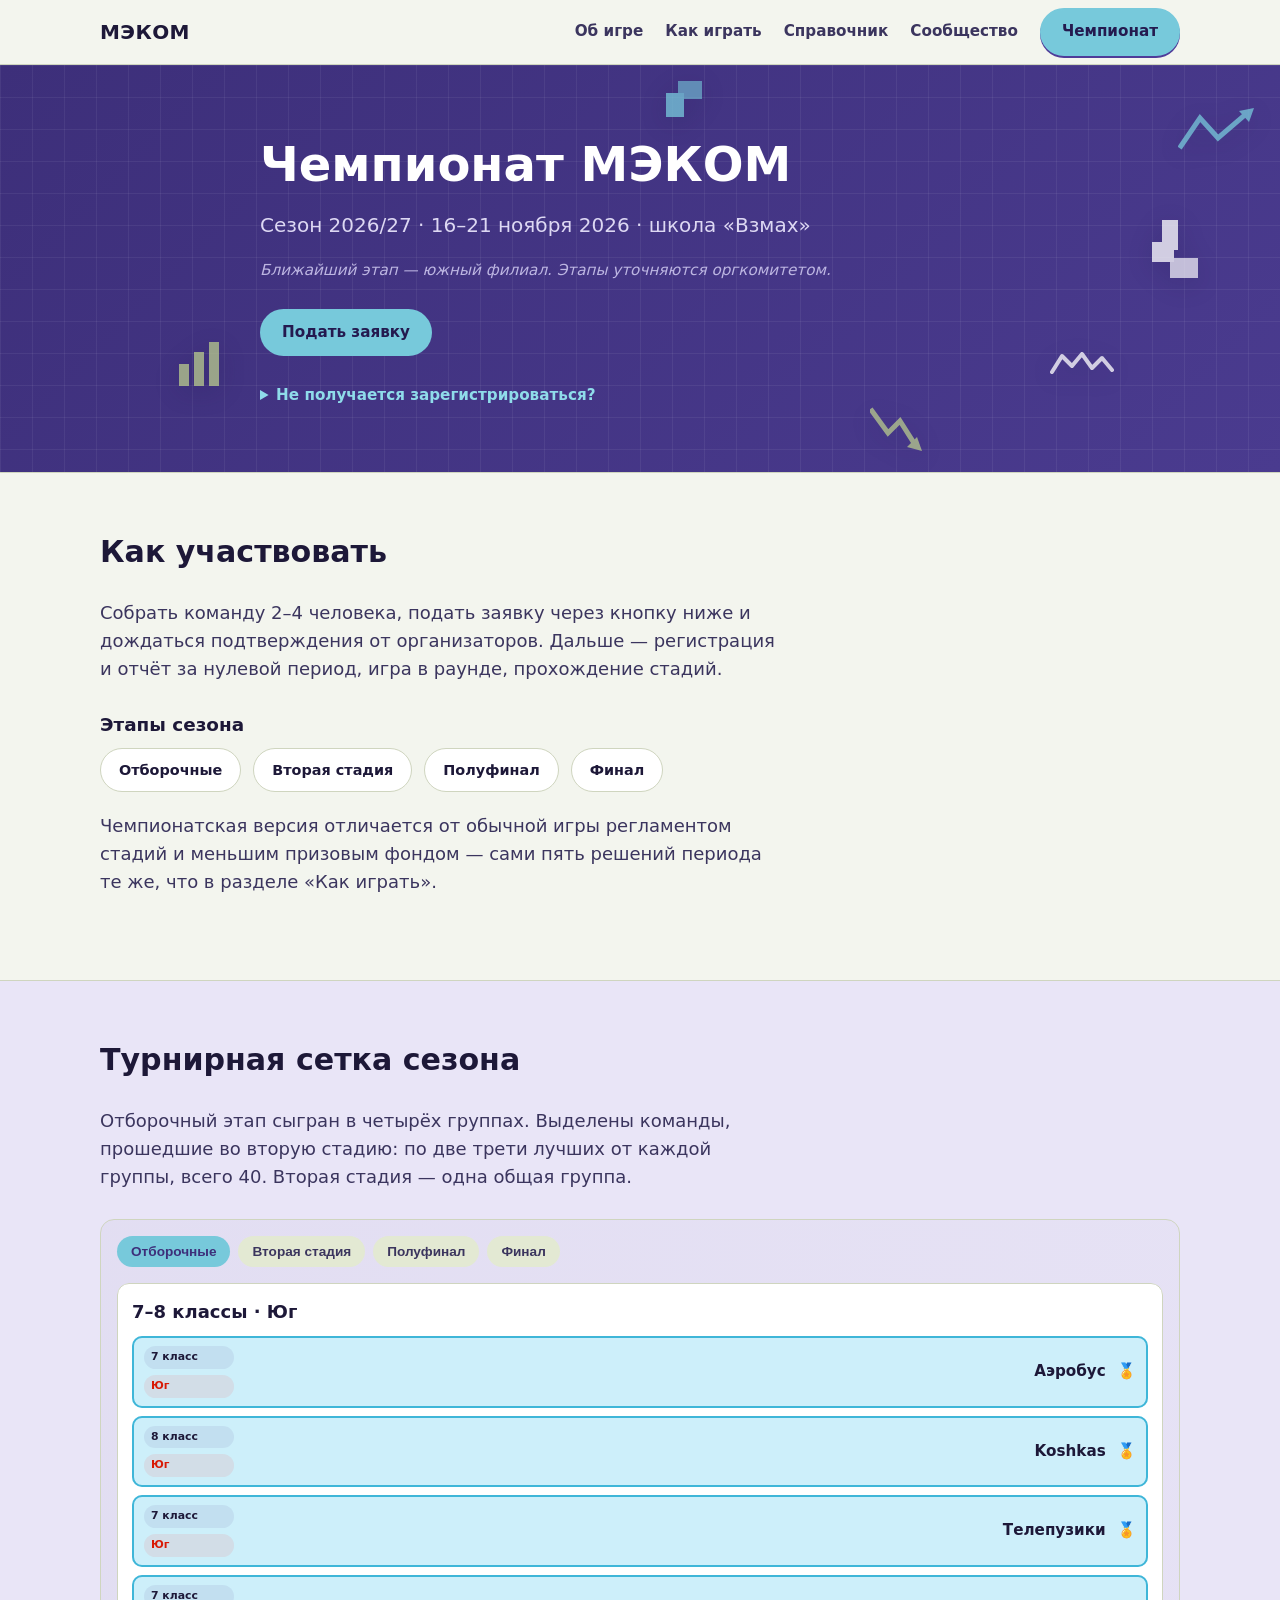
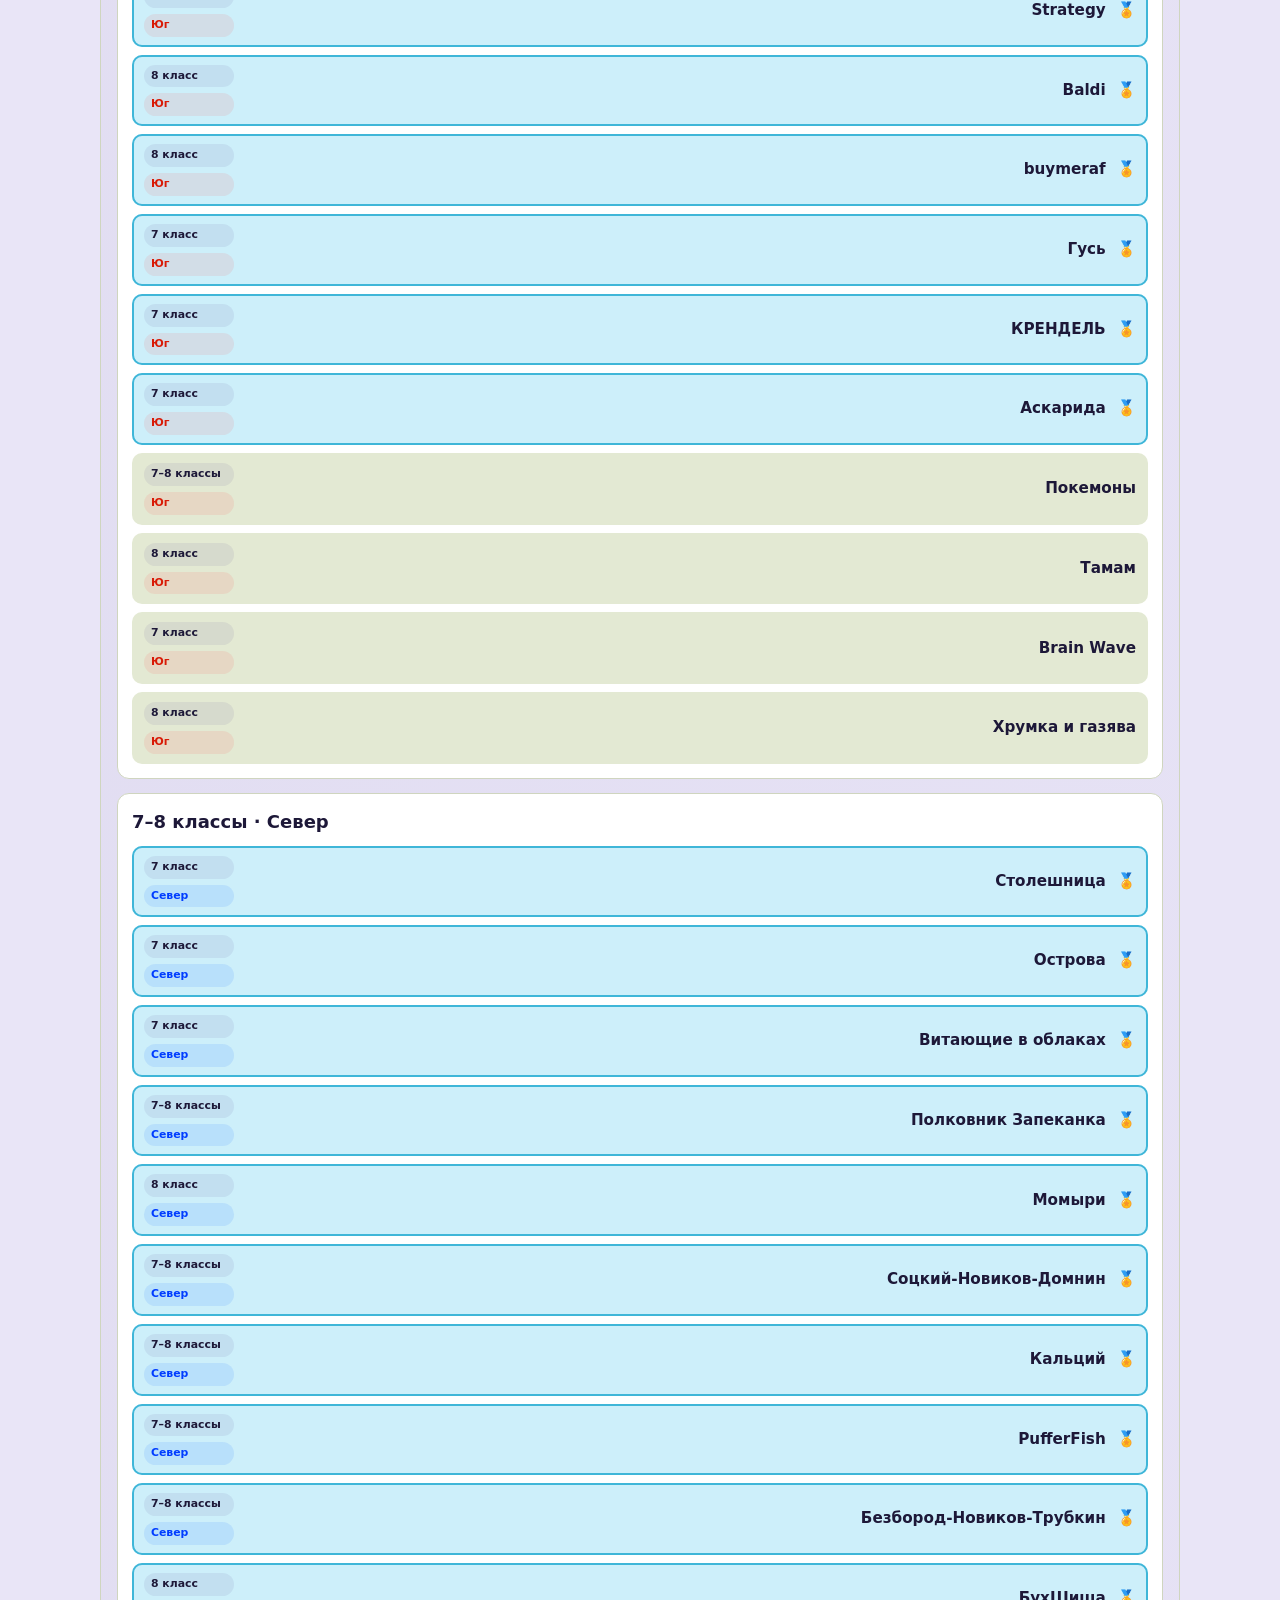
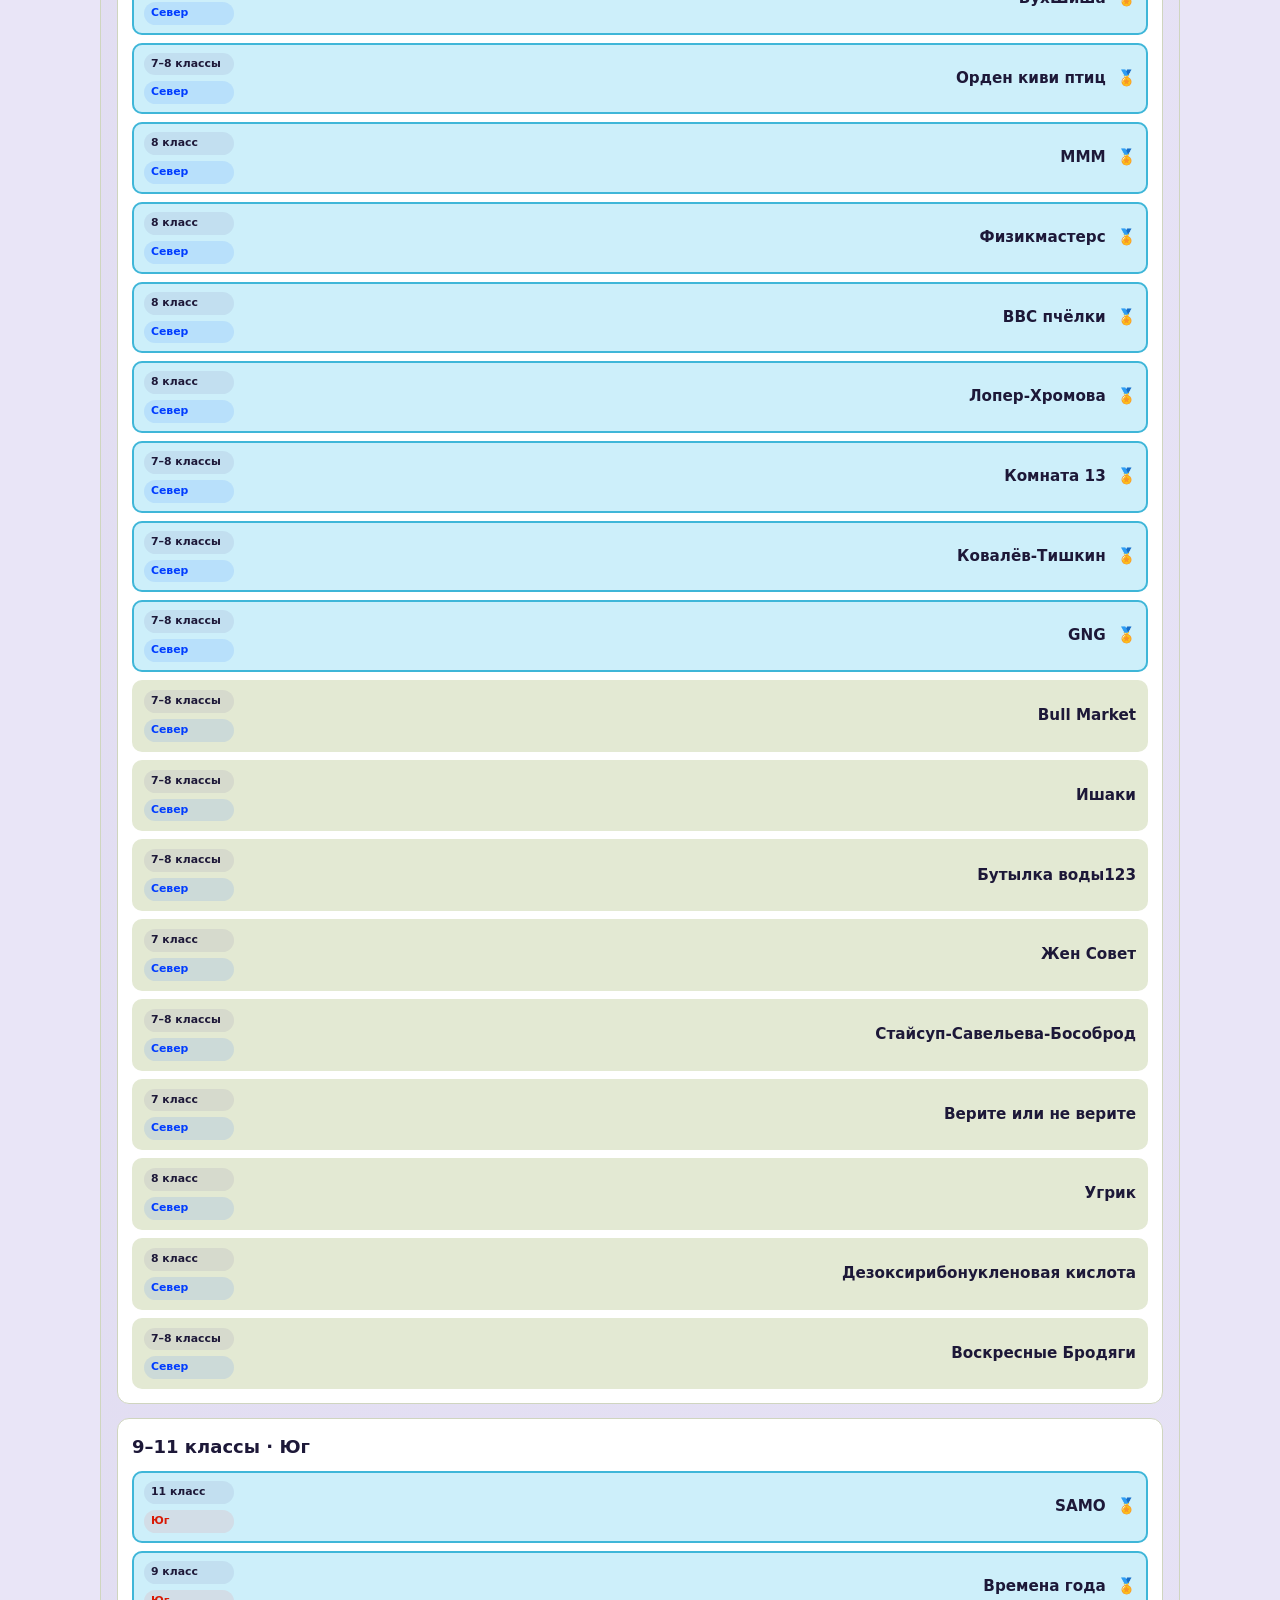
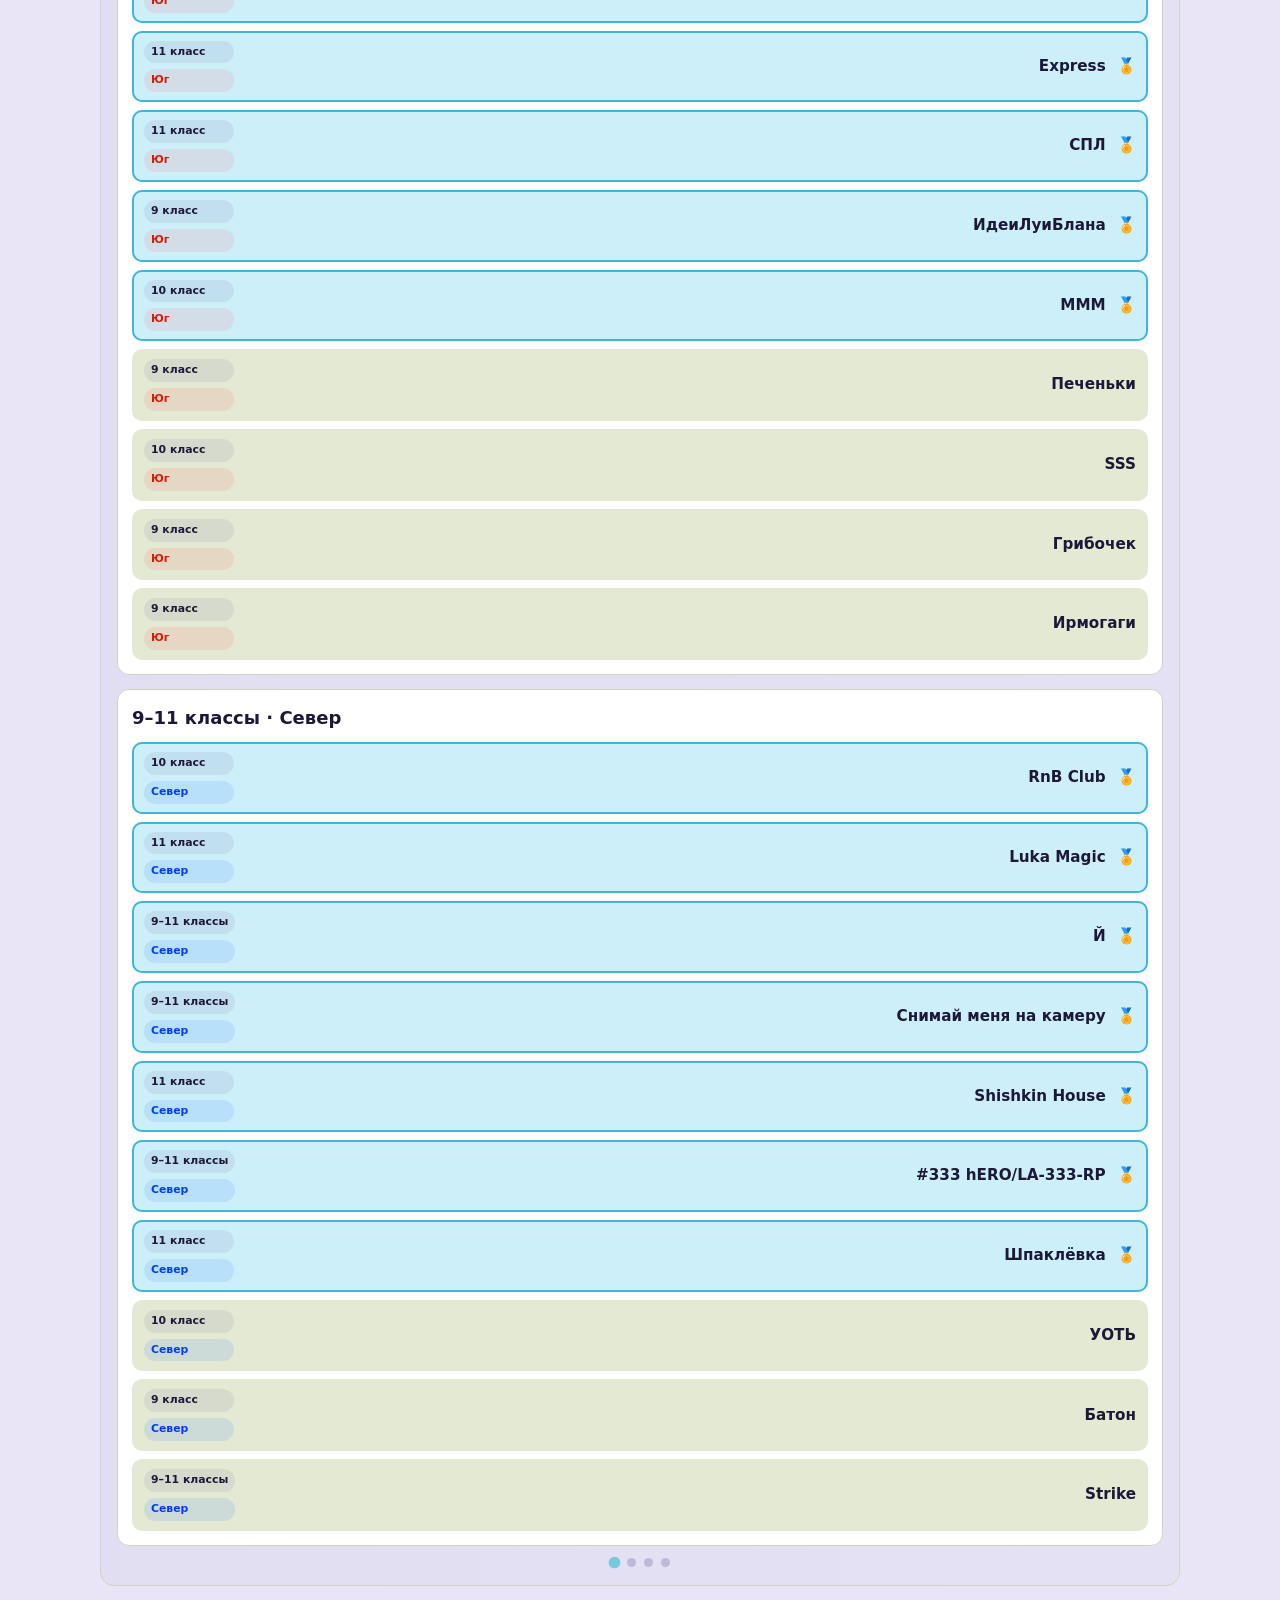
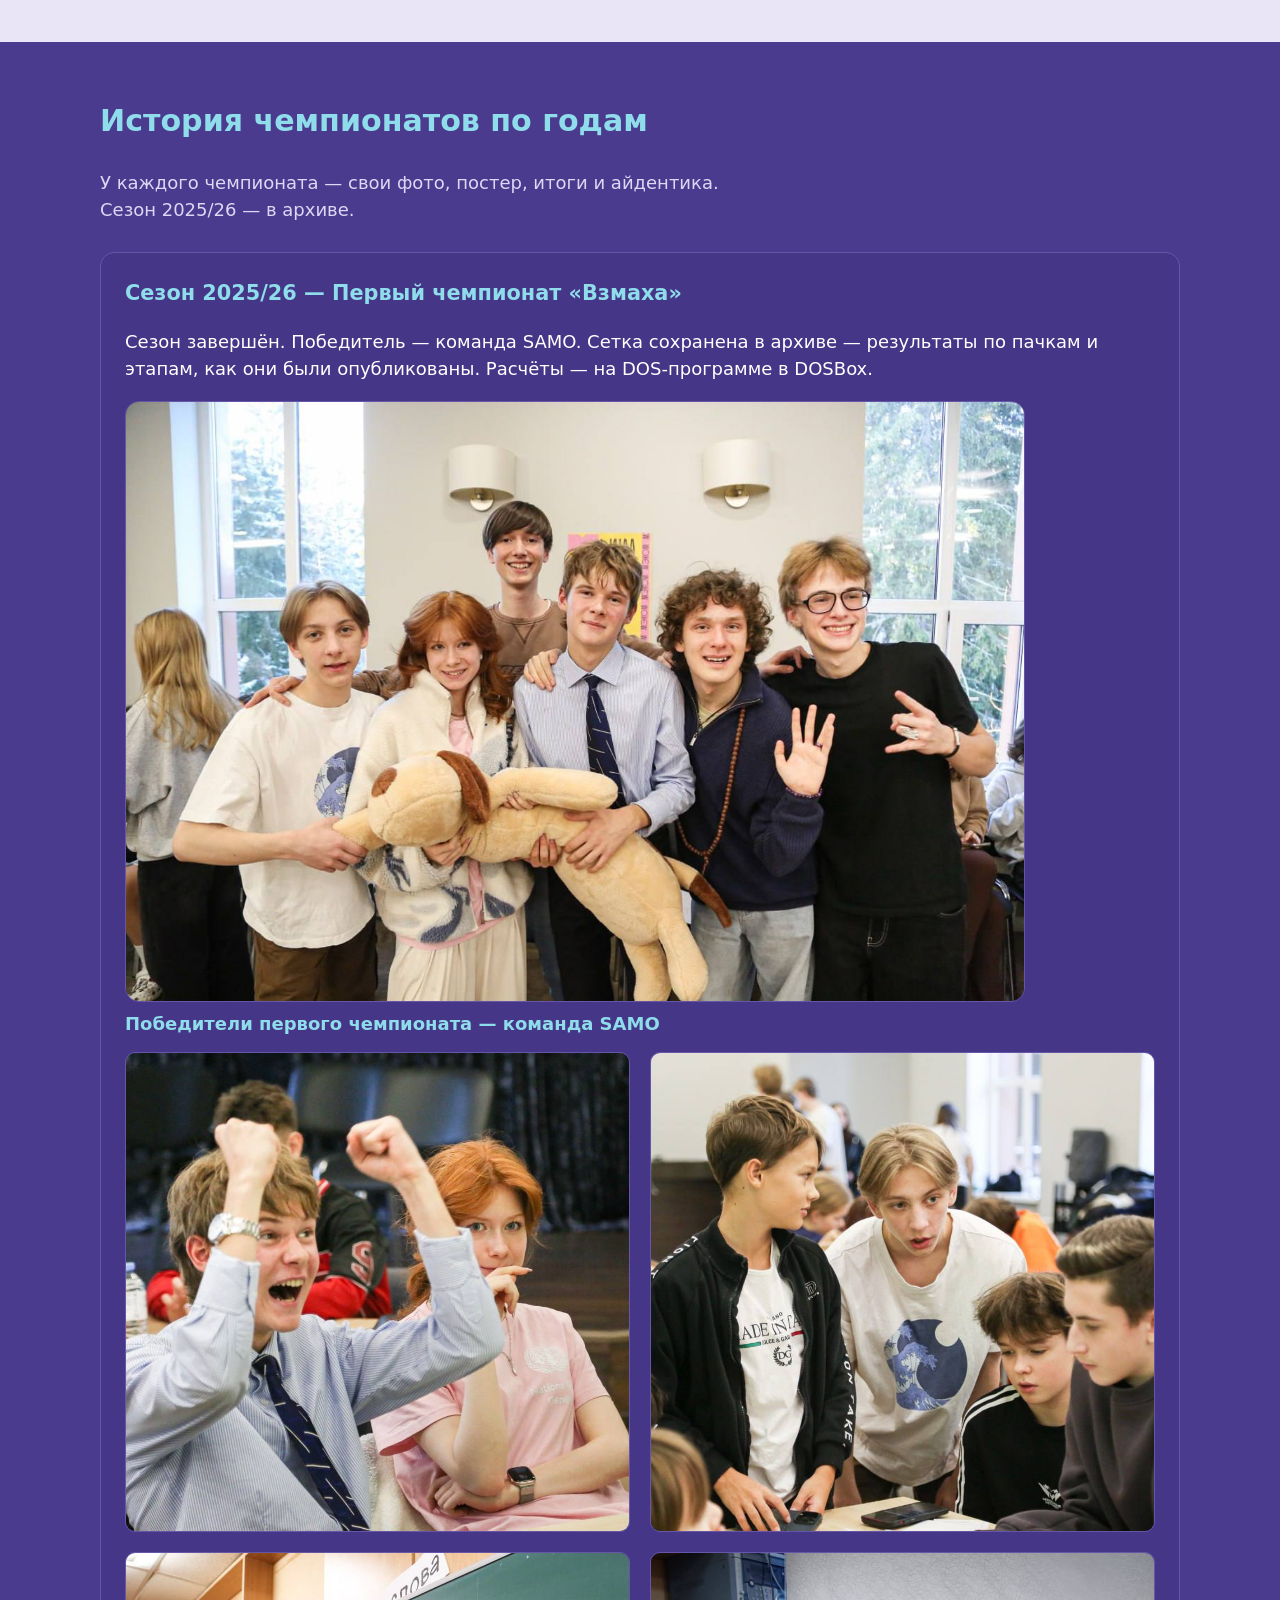
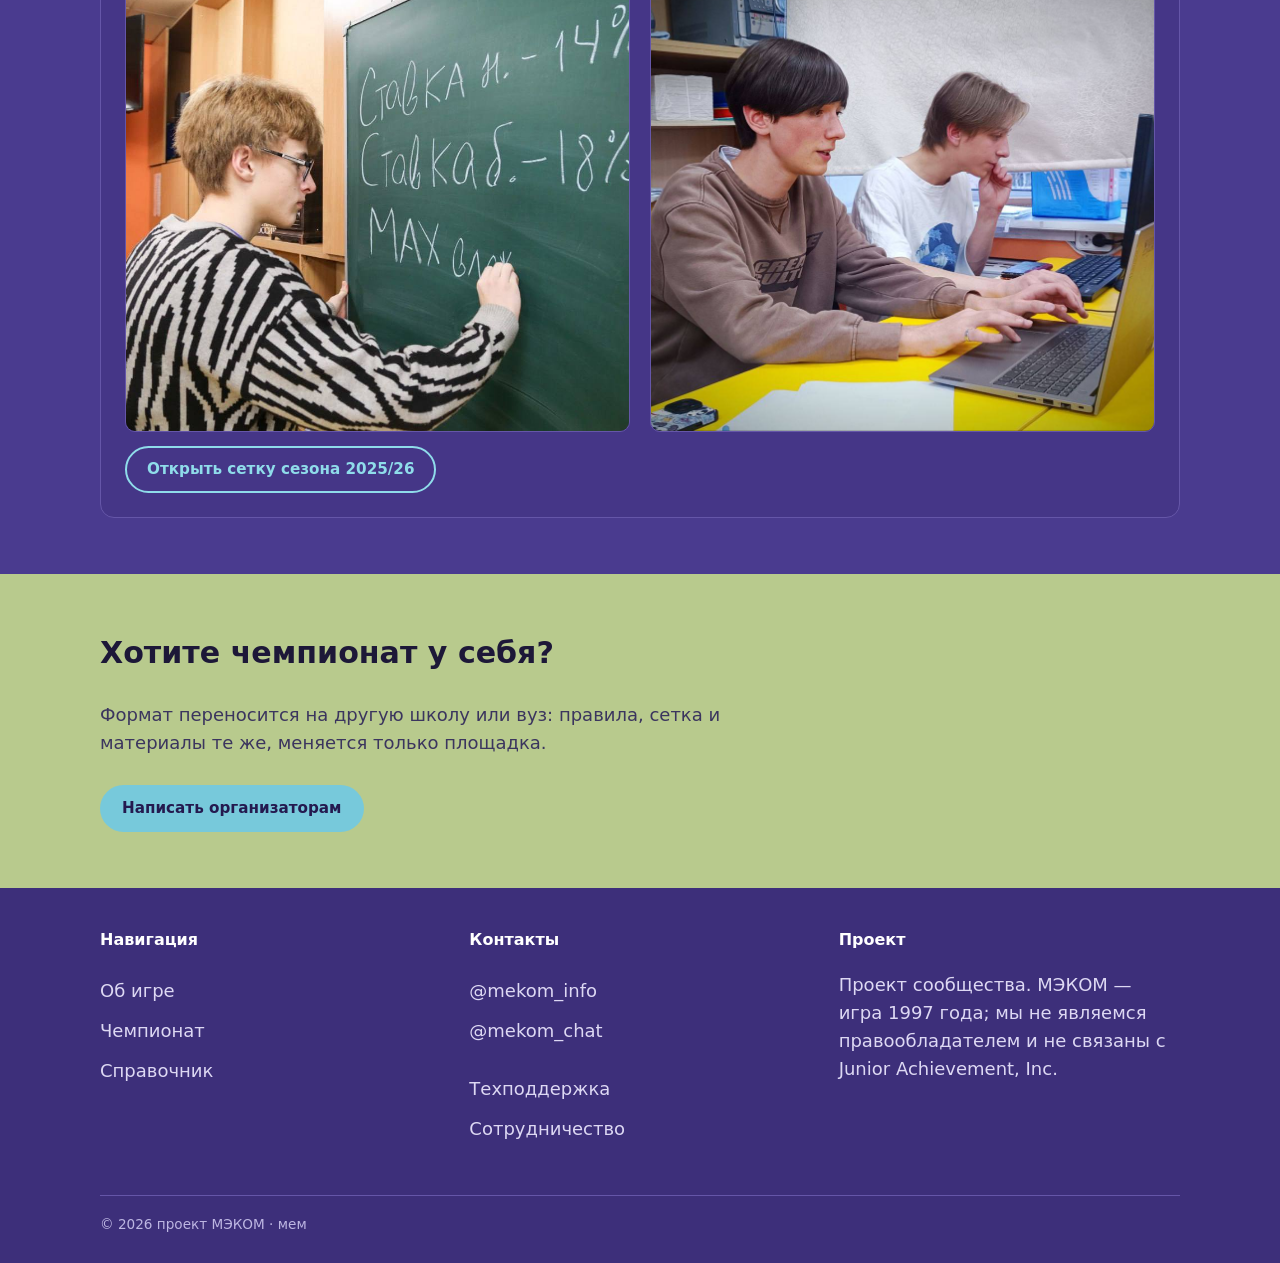
==== championship/index.html @ 0b6e0a15 "Сезон 2026/27: настоящие классы команд из формы регистрации (41 из 60)" ====
<!DOCTYPE html>
<html lang="ru">
<head>
<meta charset="UTF-8">
<meta name="viewport" content="width=device-width, initial-scale=1">
<title>Чемпионат МЭКОМ — как участвовать, история</title>
<meta name="description" content="Чемпионат МЭКОМ: как подать заявку, этапы, история турниров по годам.">
<link rel="icon" href="../assets/favicon.svg">
<link rel="stylesheet" href="../assets/css/tokens.css?v=20261115e">
<link rel="stylesheet" href="../assets/css/style.css?v=20261116a">
<link rel="stylesheet" href="../assets/css/archive-2025-26.css?v=20261116b">
</head>
<body>

<header class="site-header">
  <div class="wrap">
    <a class="logo" href="../">МЭКОМ</a>
    <button type="button" class="nav-toggle" aria-expanded="false" aria-controls="main-nav" aria-label="Открыть меню">☰</button>
    <nav class="main-nav" id="main-nav" aria-label="Основная навигация">
      <a class="btn btn-accent" href="./" aria-current="page">Чемпионат</a>
      <a href="../#about">Об игре</a>
      <a href="../#decisions">Как играть</a>
      <a href="../docs/">Справочник</a>
      <a href="../#community">Сообщество</a>
    </nav>
  </div>
</header>

<main>

  <section class="hero" aria-labelledby="champ-title">
    <div class="photo-placeholder" aria-hidden="true">
      [ФОТО: кадр чемпионата для шапки раздела, горизонтальное, ≥1600px]
    </div>
    <div class="floaters" aria-hidden="true">
      <svg class="floater" width="46" height="58" viewBox="0 0 46 58" aria-hidden="true"><rect x="10" y="0" width="16" height="30" fill="#ffffff"/><rect x="0" y="22" width="22" height="20" fill="#ffffff"/><rect x="18" y="38" width="28" height="20" fill="#ffffff" opacity="0.9"/></svg>
      <svg class="floater" width="78" height="46" viewBox="0 0 78 46" aria-hidden="true"><polyline points="3,40 22,12 40,32 68,8" fill="none" stroke="#77c9db" stroke-width="5" stroke-linejoin="miter" stroke-linecap="square"/><polygon points="76,2 61,5 71,16" fill="#77c9db"/></svg>
      <svg class="floater" width="40" height="44" viewBox="0 0 40 44" aria-hidden="true"><rect x="0" y="22" width="10" height="22" fill="#b8ca8d"/><rect x="15" y="10" width="10" height="34" fill="#b8ca8d"/><rect x="30" y="0" width="10" height="44" fill="#b8ca8d"/></svg>
      <svg class="floater" width="64" height="26" viewBox="0 0 64 26" aria-hidden="true"><polyline points="2,22 12,6 22,16 32,4 42,18 52,8 62,20" fill="none" stroke="#ffffff" stroke-width="4" stroke-linejoin="round" stroke-linecap="round"/></svg>
      <svg class="floater" width="36" height="36" viewBox="0 0 36 36" aria-hidden="true"><rect x="0" y="12" width="18" height="24" fill="#77c9db"/><rect x="12" y="0" width="24" height="18" fill="#77c9db" opacity="0.8"/></svg>
      <svg class="floater" width="54" height="46" viewBox="0 0 54 46" aria-hidden="true"><polyline points="2,4 18,26 30,14 44,36" fill="none" stroke="#b8ca8d" stroke-width="5" stroke-linecap="square"/><polygon points="52,44 37,40 47,30" fill="#b8ca8d"/></svg>
    </div>
    <div class="wrap">
      <h1 id="champ-title">Чемпионат МЭКОМ</h1>
      <p data-season>Сезон — загрузка…</p>
      <p class="fine" data-season-note></p>
      <div class="cta-row">
        <a class="btn btn-primary" data-reg-cta  href="https://docs.google.com/forms/d/e/1FAIpQLSedo7W8tZlgb4xTniDwnhxRV82AyKRjl4vc0ACAYrjb_h3Oyg/viewform" target="_blank" rel="noopener">Подать заявку</a>
      </div>
      <details class="fallback-reg">
        <summary>Не получается зарегистрироваться?</summary>
        <p class="fine">1. <span data-site="fallback-note">Если Google Форма не открывается — подайте заявку через бота @mecom_tgk_bot.</span></p>
        <p class="fine">2. Не сработало и это — напишите в <a data-site="support-bot" href="https://t.me/mecom_tgk_bot?start=support" target="_blank" rel="noopener">техподдержку</a>, организаторы запишут вручную.</p>
      </details>
    </div>
  </section>


  <section id="how-to-join" aria-labelledby="how-to-join-title" data-reveal>
    <div class="wrap">
      <h2 id="how-to-join-title">Как участвовать</h2>
      <p class="section-lead" data-how-to-join>Загрузка…</p>
      <h3>Этапы сезона</h3>
      <div class="stage-row" role="group" aria-label="Этапы чемпионата" data-stages>
        <span class="stage-pill">Отборочные</span>
        <span class="stage-pill">Вторая стадия</span>
        <span class="stage-pill">Полуфинал</span>
        <span class="stage-pill">Финал</span>
      </div>
      <p class="section-lead mt-20" data-ruleset-note></p>
    </div>
  </section>

  <section id="bracket" class="section-lavender" aria-labelledby="bracket-title" data-reveal>
    <div class="wrap">
      <h2 id="bracket-title">Турнирная сетка сезона</h2>
      <p class="section-lead" data-bracket></p>
      <div class="mc25-bracket mt-20" data-bracket-root hidden></div>
    </div>
  </section>

  <section id="history" class="section-accent" aria-labelledby="history-title" data-reveal>
    <div class="wrap">
      <h2 id="history-title">История чемпионатов по годам</h2>
      <p class="section-lead">У каждого чемпионата — свои фото, постер, итоги и айдентика. Сезон 2025/26 — в архиве.</p>
      <div data-history-root></div>
    </div>
  </section>

  <section id="host-championship" class="section-green" aria-labelledby="host-championship-title" data-reveal>
    <div class="wrap">
      <h2 id="host-championship-title">Хотите чемпионат у себя?</h2>
      <p class="section-lead">Формат переносится на другую школу или вуз: правила, сетка и материалы те же, меняется только площадка.</p>
      <div class="cta-row">
        <a class="btn btn-primary" data-site="support-bot" href="https://t.me/mecom_tgk_bot?start=support" target="_blank" rel="noopener">Написать организаторам</a>
      </div>
    </div>
  </section>

</main>

<footer class="site-footer">
  <div class="wrap">
    <div class="footer-cols">
      <div>
        <h3>Навигация</h3>
        <p><a href="../#about">Об игре</a><br><a href="./">Чемпионат</a><br><a href="../docs/">Справочник</a></p>
      </div>
      <div>
        <h3>Контакты</h3>
        <p><a data-site="channel" href="https://t.me/mekom_info" target="_blank" rel="noopener">@mekom_info</a><br><a data-site="support" href="https://t.me/mekom_chat" target="_blank" rel="noopener">@mekom_chat</a></p>
        <p><a data-site="support-bot" href="https://t.me/mecom_tgk_bot?start=support" target="_blank" rel="noopener">Техподдержка</a><br><a data-site="partner-bot" href="https://t.me/mecom_tgk_bot?start=partner" target="_blank" rel="noopener">Сотрудничество</a></p>
      </div>
      <div>
        <h3>Проект</h3>
        <p>Проект сообщества. МЭКОМ — игра 1997 года; мы не являемся правообладателем и не связаны с Junior Achievement, Inc.</p>
      </div>
    </div>
    <div class="footer-legal">© <span data-site="year">2026</span> проект МЭКОМ · <a class="credit" href="https://www.youtube.com/watch?v=HIcSWuKMwOw" target="_blank" rel="noopener" title="почему?">мем</a></div>
  </div>
</footer>

<script src="../assets/js/boot.js?v=20261115e" data-base="../"></script>
<script src="../assets/js/main.js?v=20261116a"></script>
<script src="../assets/js/bracket.js?v=20261116c"></script>
</body>
</html>
---- assets/css/tokens.css ----
/* МЭКОМ — токены оформления: цвета и шрифты.
   Палитра плакатов II чемпионата («Отборочный этап», «Вторая стадия»),
   фиолетовый, бирюзовый, шалфейно-зелёный, белый.
   Исходные цвета сняты с плакатов: бирюза #77C9DB, фиолет #523C91 / #7469AE,
   лавандово-синий #6168A2, шалфей #B8CA8D, молочный #EFF0ED.
   Оранжево-чёрная версия (2026-11-03) — в истории git.
   Все пары текст/фон ниже проверены по WCAG, контраст не ниже 4.5:1
   для обычного текста, фокус ≥3:1. */

:root {
  /* --- шрифты --- */
  --font-sans: "Inter", system-ui, -apple-system, "Segoe UI", Roboto,
    "Helvetica Neue", Arial, sans-serif;

  /* --- светлый фон страницы: молочный и шалфей --- */
  --color-bg: #f3f5ee;
  --color-bg-rgb: 243 245 238;
  --color-surface: #ffffff;
  --color-surface-2: #e3e9d3;
  --color-ink: #1d1838;
  --color-ink-soft: #3b355e;
  --color-muted: #57536f;
  --color-border: #cfd5bf;

  /* --- тёмные секции: шапка, герой, подвал — глубокий фиолетовый --- */
  --color-dark: #3d2f7a;
  --color-dark-rgb: 61 47 122;
  --color-dark-soft: #4a3b8f;
  --color-on-dark: #ffffff;
  --color-on-dark-soft: #ddd8f3;
  --color-on-dark-muted: #bdb6e2;
  --color-on-dark-border: #6556a8;

  /* --- акцент: бирюза с плаката, тёмный акцент — фиолет --- */
  --color-accent: #77c9db;
  --color-accent-dark: #4f3c99;
  --color-accent-soft: #8fdcea;
  --color-on-accent: #ffffff;

  /* шалфей — второй цвет плаката, только для декора и подложек */
  --color-sage: #b8ca8d;
  --color-sage-dark: #6c7d57;

  --color-focus: #2a93ab;

  /* Цвет текста акцентной кнопки (.btn-primary/.btn-accent/.main-nav
     a.btn-accent в style.css): отдельный токен, а не --color-dark напрямую,
     потому что в теме champ-2025 ниже --color-dark сам становится светлым
     розовым и на --color-accent не читается (2026-11-07,
     контраст ≥4.5:1 пересчитан для каждой темы отдельно). */
  --color-accent-text: #241a4f; /* на бирюзе 8.36:1 */

  /* --- форма --- */
  --radius: 14px;
  --maxw: 1120px;
}

/* Розовая тема «Цвет чемпионата 2025/26» (розово-
   белая версия — 2026-11-07). Живёт только на странице
   архива сезона championship/2025-26/: никаких тёмных/чёрных/
   тёмно-фиолетовых поверхностей — только розовый и белый, как на старом
   сайте сезона (mecom-info.github.io/MEKOM: --blue:#FF1493, --blue-2:#FF69B4,
   --bg:#f7fbff). «Тёмные» секции (шапка-заглушка, подвал, hero) здесь не
   чёрные, а тёмно-розовые — тот же оттенок ~330°, что у ленты МЭКОМ, просто
   темнее. Все текстовые пары ≥4.5:1, нетекстовые индикаторы (фокус) ≥3:1
   (WCAG relative luminance). */
html[data-theme="champ-2025"] {
  --color-bg: #f8f2f5;
  --color-bg-rgb: 248 242 245;
  --color-surface-2: #f0e4ea;

  --color-dark: #9c1457;
  --color-dark-rgb: 156 20 87;
  --color-dark-soft: #b01863;
  --color-on-dark: #ffffff;
  --color-on-dark-soft: #f6c9de;
  --color-on-dark-muted: #efd0e1;
  --color-on-dark-border: #c2487e;

  --color-accent: #e7589f;
  --color-accent-dark: #a62364;
  --color-accent-soft: #f8cbe1;
  --color-on-accent: #fcf6f9;

  /* #45102c на #e7589f = 4.62:1 (было --color-dark #9c1457 = 2.37:1, блокер Б1) */
  --color-accent-text: #45102c;

  /* #a62364 (= --color-accent-dark) на фоне f8f2f5 = 6.24:1, на белых
     карточках = 6.89:1 (было #f8cbe1 = 1.30:1/1.44:1, важное В1) */
  --color-focus: var(--color-accent-dark);
}
---- assets/css/style.css ----
/* МЭКОМ — общая таблица стилей лендинга, страниц «Чемпионат» и «Справочник».
   Все цвета и шрифты — в assets/css/tokens.css, здесь только var(). */

* {
  box-sizing: border-box;
}

html {
  scroll-behavior: smooth;
}

body {
  margin: 0;
  font-family: var(--font-sans);
  color: var(--color-ink);
  background: var(--color-bg);
  line-height: 1.55;
  font-size: clamp(16px, 1vw + 0.7rem, 18px);
}

img {
  max-width: 100%;
  display: block;
}

a {
  color: var(--color-accent-dark);
}

a:focus-visible,
button:focus-visible,
[tabindex]:focus-visible,
summary:focus-visible {
  outline: 3px solid var(--color-focus);
  outline-offset: 2px;
}

.wrap {
  max-width: var(--maxw);
  margin: 0 auto;
  padding: 0 20px;
}

/* --- Шапка --- */

.site-header {
  position: sticky;
  top: 0;
  z-index: 50;
  background: rgb(var(--color-bg-rgb) / 94%);
  border-bottom: 1px solid var(--color-border);
  backdrop-filter: blur(6px);
}

.site-header .wrap {
  display: flex;
  align-items: center;
  justify-content: space-between;
  min-height: 64px;
  gap: 16px;
}

.logo {
  font-weight: 800;
  font-size: 1.25rem;
  color: var(--color-ink);
  text-decoration: none;
  letter-spacing: 0.02em;
}

.main-nav {
  display: flex;
  align-items: center;
  gap: 22px;
}

/* «Чемпионат» стоит первым в разметке (так он первый в мобильном меню),
   а на десктопе визуально уходит в конец строки. */
.main-nav a.btn-accent {
  order: 1;
}

.main-nav a {
  color: var(--color-ink-soft);
  text-decoration: none;
  font-weight: 600;
  font-size: 0.95rem;
  display: inline-flex;
  align-items: center;
  min-height: 44px;
}

.main-nav a:hover,
.main-nav a[aria-current="page"] {
  color: var(--color-accent-dark);
}

.btn {
  display: inline-block;
  padding: 10px 20px;
  border-radius: 999px;
  font-weight: 700;
  text-decoration: none;
  font-size: 0.95rem;
  border: 2px solid transparent;
  cursor: pointer;
}

.btn-primary {
  background: var(--color-accent);
  color: var(--color-accent-text);
}

.btn-primary:hover {
  background: var(--color-accent-dark);
  color: var(--color-on-accent);
}

.btn-ghost {
  background: transparent;
  border-color: var(--color-accent-dark);
  color: var(--color-accent-dark);
}

.btn-ghost:hover {
  background: var(--color-accent-dark);
  color: var(--color-on-accent);
}

/* Акцентная кнопка «Чемпионат» — ярче и крупнее остальных пунктов меню */
.btn-accent {
  background: var(--color-accent);
  color: var(--color-accent-text);
  border-color: var(--color-accent);
  box-shadow: 0 2px 0 var(--color-accent-dark);
}

.btn-accent:hover {
  background: var(--color-accent-dark);
  border-color: var(--color-accent-dark);
  color: var(--color-on-accent);
}

/* .main-nav a (0,1,1) иначе перебивает цвет .btn-accent (0,1,0) — здесь
   специфичность выше (0,2,1 / 0,3,1), поэтому акцентная кнопка в шапке
   держит контраст независимо от общих правил ссылок меню (В1). */
.main-nav a.btn-accent,
.main-nav a.btn-accent[aria-current="page"] {
  color: var(--color-accent-text);
}

.main-nav a.btn-accent:hover {
  color: var(--color-on-accent);
}

.nav-toggle {
  display: none;
  background: none;
  border: 2px solid var(--color-border);
  border-radius: 8px;
  padding: 8px 10px;
  font-size: 1.1rem;
  color: var(--color-ink);
}

/* --- Герой --- */

.hero {
  position: relative;
  color: var(--color-on-dark);
  background: linear-gradient(
      180deg,
      rgb(var(--color-dark-rgb) / 86%),
      rgb(var(--color-dark-rgb) / 74%)
    ),
    var(--color-dark);
  /* миллиметровка, как на плакате «Отборочный этап» */
  background-image:
    linear-gradient(rgb(255 255 255 / 6%) 1px, transparent 1px),
    linear-gradient(90deg, rgb(255 255 255 / 6%) 1px, transparent 1px),
    linear-gradient(135deg, var(--color-dark) 0%, var(--color-dark-soft) 100%);
  background-size: 32px 32px, 32px 32px, auto;
  padding: 72px 0 64px;
}

.hero .wrap {
  display: flex;
  flex-direction: column;
  gap: 18px;
  max-width: 800px;
}

.hero h1 {
  font-size: clamp(1.9rem, 3.2vw + 1rem, 3rem);
  line-height: 1.15;
  margin: 0;
}

.hero p {
  font-size: clamp(1.05rem, 0.5vw + 1rem, 1.25rem);
  color: var(--color-on-dark-soft);
  margin: 0;
}

/* Ряд кнопок: раньше общий стиль был только у героя, и в остальных секциях
   кнопки на телефоне ложились друг на друга вплотную. */
.cta-row {
  display: flex;
  flex-wrap: wrap;
  gap: 14px;
  align-items: center;
}

.hero .cta-row {
  display: flex;
  gap: 14px;
  flex-wrap: wrap;
  margin-top: 8px;
  align-items: center;
}

.hero .fine {
  font-style: italic;
  color: var(--color-on-dark-muted);
  font-size: 0.95rem;
}

/* На тёмном фоне героя --color-accent-dark даёт недостаточный контраст (М2) —
   здесь те же элементы читаются светлой бирюзой. */
.hero .btn-ghost {
  border-color: var(--color-accent-soft);
  color: var(--color-accent-soft);
}

.hero .btn-ghost:hover {
  background: var(--color-accent-soft);
  color: var(--color-dark);
}

.hero .fallback-reg summary {
  color: var(--color-accent-soft);
}

.hero .fallback-reg a {
  color: var(--color-accent-soft);
}

.photo-placeholder {
  display: flex;
  align-items: center;
  justify-content: center;
  text-align: center;
  background: repeating-linear-gradient(
    135deg,
    var(--color-surface-2),
    var(--color-surface-2) 12px,
    var(--color-border) 12px,
    var(--color-border) 24px
  );
  color: var(--color-ink-soft);
  border-radius: var(--radius);
  font-weight: 600;
  font-size: 0.95rem;
  overflow-wrap: anywhere;
  padding: 16px;
}

.hero .photo-placeholder {
  position: absolute;
  inset: 0;
  z-index: -1;
  border-radius: 0;
}

/* --- Секции --- */

main section {
  padding: 56px 0;
  border-bottom: 1px solid var(--color-border);
}

main section:last-of-type {
  border-bottom: none;
}

h2 {
  font-size: clamp(1.5rem, 1.1vw + 1rem, 2rem);
  margin: 0 0 24px;
}

h3 {
  font-size: 1.15rem;
  margin: 0 0 8px;
}

.section-lead {
  color: var(--color-ink-soft);
  max-width: 680px;
  margin-bottom: 28px;
}

.grid {
  display: grid;
  gap: 20px;
  grid-template-columns: repeat(3, minmax(0, 1fr));
}

.grid.cols-5 {
  grid-template-columns: repeat(6, minmax(0, 1fr));
}

/* Пять в ряд на компьютере дают колонки по ~150px: слова рвутся посередине,
   карточки вытягиваются в длинные столбики. Раскладка 3 + 2, нижний ряд по центру. */
.grid.cols-5 > * { grid-column: span 2; }
.grid.cols-5 > :nth-child(4) { grid-column: 2 / span 2; }
.grid.cols-5 > :nth-child(5) { grid-column: 4 / span 2; }

.grid.cols-4 {
  grid-template-columns: repeat(4, minmax(0, 1fr));
}

.grid.cols-2 {
  grid-template-columns: repeat(2, minmax(0, 1fr));
}

.card {
  background: var(--color-surface);
  border: 1px solid var(--color-border);
  border-radius: var(--radius);
  padding: 22px;
  overflow-wrap: break-word;
  hyphens: manual;
}

.card p {
  color: var(--color-ink-soft);
  margin: 8px 0 0;
}

.card .num {
  font-weight: 800;
  color: var(--color-accent-dark);
}

/* Заглушка под цену */
.price-tbd {
  color: var(--color-accent-dark);
  font-weight: 700;
}

/* --- Чемпионат (тизер на главной и отдельная страница) --- */

.section-accent {
  background: var(--color-dark-soft);
  color: var(--color-on-dark);
}

.section-accent .section-lead {
  color: var(--color-on-dark-soft);
}

.section-accent h2 {
  color: var(--color-accent-soft);
}

.stage-row {
  display: flex;
  gap: 12px;
  flex-wrap: wrap;
}

.stage-pill {
  background: var(--color-surface);
  border: 1px solid var(--color-border);
  border-radius: 999px;
  padding: 10px 18px;
  font-weight: 700;
  font-size: 0.9rem;
}

.section-accent .stage-pill {
  background: rgb(var(--color-dark-rgb) / 40%);
  border-color: var(--color-on-dark-border);
  color: var(--color-on-dark);
}

.prize-table {
  width: 100%;
  border-collapse: collapse;
  margin-top: 16px;
}

.prize-table caption {
  text-align: left;
  font-weight: 700;
  margin-bottom: 8px;
}

.prize-table th,
.prize-table td {
  text-align: left;
  padding: 10px 14px;
  border-bottom: 1px solid var(--color-border);
}

.section-accent .prize-table th,
.section-accent .prize-table td {
  border-bottom: 1px solid var(--color-on-dark-border);
}

.prize-table tr.highlight td {
  font-weight: 800;
  color: var(--color-accent-dark);
}

.section-accent .prize-table tr.highlight td {
  color: var(--color-accent-soft);
}

/* --- История чемпионата по годам --- */

.history-year {
  background: rgb(var(--color-dark-rgb) / 35%);
  border: 1px solid var(--color-on-dark-border);
  border-radius: var(--radius);
  padding: 24px;
  margin-top: 20px;
}

.history-year h3 {
  color: var(--color-accent-soft);
  font-size: 1.3rem;
}

.history-identity {
  display: flex;
  flex-wrap: wrap;
  gap: 10px;
  margin-top: 14px;
}

.history-identity li {
  list-style: none;
  background: rgb(var(--color-dark-rgb) / 50%);
  border: 1px solid var(--color-on-dark-border);
  border-radius: 999px;
  padding: 6px 14px;
  font-size: 0.85rem;
}

.history-photos {
  display: grid;
  grid-template-columns: repeat(4, minmax(0, 1fr));
  gap: 10px;
  margin-top: 14px;
}

.history-photos .photo-placeholder {
  aspect-ratio: 1;
  font-size: 0.8rem;
}

.history-photos a {
  display: block;
}

.history-photos img {
  width: 100%;
  aspect-ratio: 1;
  object-fit: cover;
  border-radius: 10px;
  border: 1px solid var(--color-on-dark-border);
}

.history-winner {
  margin-top: 16px;
  max-width: 420px;
}

/* Крупнее на большом экране — тот же приём, что у .mc25-photo-grid в
   assets/css/archive-2025-26.css: 2 колонки и фиксированная высота кадра
   вместо квадратной пропорции, иначе кадр на широком мониторе растягивается
   по высоте без меры. */
@media (min-width: 1024px) {
  .history-winner {
    max-width: 900px;
  }

  .history-photos {
    grid-template-columns: repeat(2, minmax(0, 1fr));
    gap: 20px;
  }

  .history-photos img {
    aspect-ratio: auto;
    height: 480px;
  }
}

.history-winner a {
  display: block;
}

.history-winner img {
  width: 100%;
  border-radius: var(--radius);
  border: 1px solid var(--color-on-dark-border);
}

.history-winner-caption {
  margin: 8px 0 0;
  font-weight: 700;
  color: var(--color-accent-soft);
}

/* --- Демо «Сыграй один период» --- */

.demo-widget {
  background: var(--color-surface);
  border: 1px solid var(--color-border);
  border-radius: var(--radius);
  padding: 24px;
  max-width: 560px;
}

.demo-controls {
  display: flex;
  gap: 16px;
  flex-wrap: wrap;
  align-items: end;
}

.demo-field {
  display: flex;
  flex-direction: column;
  gap: 6px;
  font-weight: 600;
  font-size: 0.9rem;
}

.demo-field select {
  padding: 8px 10px;
  border-radius: 8px;
  border: 1px solid var(--color-border);
  font-size: 1rem;
  background: var(--color-surface);
  color: var(--color-ink);
}

.demo-result {
  margin-top: 20px;
  display: grid;
  grid-template-columns: repeat(4, minmax(0, 1fr));
  gap: 12px;
}

.demo-result .stat-box {
  background: var(--color-surface-2);
  border-radius: 10px;
  padding: 12px;
  text-align: center;
}

.demo-result .stat-box .num {
  display: block;
  font-size: 1.3rem;
  font-weight: 800;
  color: var(--color-accent-dark);
}

.demo-result .stat-box .lbl {
  font-size: 0.78rem;
  color: var(--color-ink-soft);
}

/* --- Запасной способ записи --- */

.fallback-reg {
  margin-top: 10px;
}

.fallback-reg summary {
  cursor: pointer;
  color: var(--color-accent-dark);
  font-weight: 600;
  font-size: 0.95rem;
}

.fallback-reg[open] summary {
  margin-bottom: 10px;
}

.fallback-reg .fine {
  display: block;
  margin-top: 6px;
}

/* --- Форма регистрации (championship/index.html) --- */

.reg-form-inner {
  max-width: 640px;
}

.reg-form {
  display: flex;
  flex-direction: column;
  gap: 18px;
  margin-top: 20px;
  background: var(--color-surface);
  border: 1px solid var(--color-border);
  border-radius: var(--radius);
  padding: 24px;
}

.reg-track,
.reg-field-group {
  border: 0;
  padding: 0;
  margin: 0;
  display: flex;
  gap: 10px;
  flex-wrap: wrap;
  align-items: center;
}

.reg-track legend,
.reg-field-group legend {
  font-weight: 700;
  font-size: 0.9rem;
  width: 100%;
  margin-bottom: 4px;
  padding: 0;
}

.reg-radio-pill {
  display: inline-flex;
  align-items: center;
  gap: 6px;
  padding: 8px 14px;
  border-radius: 999px;
  border: 1px solid var(--color-border);
  font-weight: 600;
  font-size: 0.9rem;
  cursor: pointer;
}

.reg-radio-pill input {
  margin: 0;
}

.reg-grid {
  display: grid;
  grid-template-columns: repeat(2, minmax(0, 1fr));
  gap: 16px;
}

.reg-field {
  display: flex;
  flex-direction: column;
  gap: 6px;
  font-weight: 600;
  font-size: 0.9rem;
}

.reg-field input,
.reg-field select,
.reg-field textarea {
  padding: 10px 12px;
  border-radius: 8px;
  border: 1px solid var(--color-border);
  font-size: 1rem;
  font-family: inherit;
  background: var(--color-surface);
  color: var(--color-ink);
}

.reg-member {
  border: 1px solid var(--color-border);
  border-radius: var(--radius);
  padding: 16px;
  margin: 0 0 16px;
  display: grid;
  grid-template-columns: repeat(2, minmax(0, 1fr));
  gap: 16px;
}

.reg-member legend {
  grid-column: 1 / -1;
  font-weight: 700;
  font-size: 0.9rem;
  padding: 0;
  margin-bottom: 4px;
}

.reg-field input:disabled,
.reg-field textarea:disabled,
.reg-field-group input:disabled {
  opacity: 0.4;
}

/* Специфичность класса перебивает display:flex/grid того же элемента —
   без этого JS-переключение .hidden на школьных/открытых полях не прячет
   их визуально (В-лист предпросмотра). */
.reg-field[hidden],
.reg-field-group[hidden] {
  display: none;
}

.reg-field-error {
  color: #b3261e;
  font-size: 0.82rem;
  font-weight: 600;
  min-height: 1.1em;
  display: block;
}

.reg-consent {
  display: flex;
  align-items: flex-start;
  gap: 10px;
  font-weight: 600;
  font-size: 0.9rem;
}

.reg-honeypot {
  position: absolute;
  left: -9999px;
  width: 1px;
  height: 1px;
  overflow: hidden;
}

.reg-status {
  font-weight: 700;
  min-height: 1.3em;
}

.reg-status-success {
  color: #1a7f37;
}

.reg-status-error {
  color: #b3261e;
}

.reg-status-pending {
  color: var(--color-muted);
}

/* --- Статистика «Где уже играли» --- */

.stat-row {
  display: flex;
  gap: 28px;
  flex-wrap: wrap;
  align-items: baseline;
}

.stat {
  font-size: clamp(1.6rem, 1.4vw + 1rem, 2.2rem);
  font-weight: 800;
  color: var(--color-accent-dark);
}

.stat-label {
  font-size: 1rem;
  font-weight: 600;
  color: var(--color-ink-soft);
}

.disclaimer {
  font-style: italic;
  color: var(--color-muted);
  margin-top: 14px;
}

/* --- Фото-полоса --- */

.photo-strip {
  display: grid;
  gap: 16px;
  grid-template-columns: repeat(3, minmax(0, 1fr));
  margin-top: 24px;
}

.photo-strip .photo-placeholder {
  aspect-ratio: 4 / 3;
}

.photo-strip a {
  display: block;
}

.photo-strip img {
  display: block;
  width: 100%;
  height: auto;
  aspect-ratio: 3 / 2;
  object-fit: cover;
  border-radius: 10px;
  border: 1px solid var(--color-on-dark-border);
}

/* --- Справочник --- */

.handbook-layout {
  display: grid;
  grid-template-columns: 220px 1fr;
  gap: 40px;
  align-items: start;
}

/* Грид-колонка по умолчанию не сжимается уже контента (min-width: auto) —
   широкая картинка-пример внутри раздувала бы весь столбец и страницу. */
.handbook-article {
  min-width: 0;
}

.handbook-nav {
  position: sticky;
  top: 84px;
}

.handbook-nav ul {
  list-style: none;
  padding: 0;
  margin: 0;
  display: flex;
  flex-direction: column;
  gap: 6px;
}

.handbook-nav a {
  display: block;
  padding: 8px 12px;
  border-radius: 8px;
  text-decoration: none;
  color: var(--color-ink-soft);
  font-weight: 600;
  font-size: 0.95rem;
}

.handbook-nav a:hover,
.handbook-nav a[aria-current="page"] {
  background: var(--color-surface-2);
  color: var(--color-ink);
  font-weight: 800;
}

.handbook-article table {
  width: 100%;
  border-collapse: collapse;
  margin: 18px 0;
}

.handbook-article th,
.handbook-article td {
  text-align: left;
  padding: 8px 12px;
  border-bottom: 1px solid var(--color-border);
}

.handbook-article th {
  background: var(--color-surface-2);
}

.handbook-article .fact-box {
  background: var(--color-surface-2);
  border-left: 4px solid var(--color-accent);
  border-radius: var(--radius);
  padding: 16px 20px;
  margin: 20px 0;
}

/* Пример отчёта шире мобильного экрана: лист остаётся читаемым в натуральную
   величину, а не сжимается в кашу — вместо этого скроллится по горизонтали. */
.report-sample {
  display: block;
  max-width: 100%;
  overflow-x: auto;
}

.report-sample img {
  display: block;
  max-width: none;
  border: 1px solid var(--color-border);
  border-radius: var(--radius);
}

/* --- Аккордеон --- */

.accordion-item {
  border: 1px solid var(--color-border);
  border-radius: 10px;
  margin-bottom: 10px;
  overflow: hidden;
}

.accordion-trigger {
  width: 100%;
  text-align: left;
  background: var(--color-surface);
  color: var(--color-ink);
  border: none;
  padding: 14px 16px;
  font-weight: 700;
  font-size: 1rem;
  cursor: pointer;
  display: flex;
  justify-content: space-between;
  align-items: center;
}

.accordion-content {
  padding: 0 16px;
  max-height: 0;
  overflow: hidden;
  transition: max-height 0.2s ease;
}

.accordion-item.open .accordion-content {
  max-height: 600px;
  padding: 0 16px 16px;
}

/* --- Подвал --- */

.site-footer {
  background: var(--color-dark);
  color: var(--color-on-dark-soft);
  padding: 40px 0 28px;
}

.footer-cols {
  display: grid;
  grid-template-columns: repeat(3, minmax(0, 1fr));
  gap: 28px;
}

.footer-cols h2,
.footer-cols h3 {
  color: var(--color-on-dark);
  margin: 0 0 10px;
  font-size: 1rem;
}

.footer-cols a {
  color: var(--color-on-dark-soft);
  text-decoration: none;
  display: inline-block;
  padding: 6px 0;
}

.footer-cols a:hover {
  color: var(--color-on-dark);
}

.footer-legal {
  margin-top: 28px;
  padding-top: 18px;
  border-top: 1px solid var(--color-on-dark-border);
  font-size: 0.85rem;
  color: var(--color-on-dark-muted);
}

.footer-legal .credit {
  color: inherit;
  text-decoration: none;
}

/* --- Утилиты отступов и мелких вариаций --- */

.mt-10 { margin-top: 10px; }
.mt-14 { margin-top: 14px; }
.mt-16 { margin-top: 16px; }
.mt-20 { margin-top: 20px; }
.mt-20-mb-0 { margin-top: 20px; margin-bottom: 0; }
.mt-24 { margin-top: 24px; }

.muted-heading { color: var(--color-muted); }

.soon-tight { padding: 0; }

.photo-report {
  aspect-ratio: 3 / 4;
  max-width: 420px;
}

.report-sheet {
  display: flex;
  align-items: center;
  justify-content: center;
  overflow: visible;
}

.report-sheet img {
  width: 100%;
  height: 100%;
  object-fit: contain;
  border-radius: 4px;
  box-shadow: 0 10px 24px rgba(0, 0, 0, 0.18);
  transform: rotate(-1.5deg);
}

.report-explainer {
  display: flex;
  flex-direction: column;
  gap: 24px;
}

.report-explainer .photo-report {
  margin: 0 auto;
}

.report-explainer-text h3 {
  margin-bottom: 12px;
}

.report-explainer-text ul {
  margin: 0;
  padding-left: 20px;
  display: flex;
  flex-direction: column;
  gap: 8px;
}

@media (min-width: 900px) {
  .report-explainer {
    flex-direction: row;
    align-items: center;
    gap: 40px;
  }

  .report-explainer .photo-report {
    flex: 0 0 auto;
    margin: 0;
  }

  .report-explainer-text {
    flex: 1 1 auto;
  }
}

/* Промежуточная ширина: пять карточек в ряд не помещаются на 768–1024px,
   даже с минимальной шириной колонки 0 — переходим на 2 в ряд (Н2). */
@media (max-width: 1100px) {
  .grid.cols-5 {
    grid-template-columns: repeat(2, minmax(0, 1fr));
  }
  .grid.cols-5 > *,
  .grid.cols-5 > :nth-child(4),
  .grid.cols-5 > :nth-child(5) { grid-column: auto; }
}

/* --- Мобильная ширина --- */

@media (max-width: 760px) {
  .main-nav {
    position: absolute;
    top: 64px;
    left: 0;
    right: 0;
    background: var(--color-surface);
    border-bottom: 1px solid var(--color-border);
    flex-direction: column;
    align-items: stretch;
    padding: 12px 20px 18px;
    gap: 14px;
    display: none;
  }

  .main-nav.open {
    display: flex;
  }

  .main-nav a.btn-accent {
    order: 0;
  }

  .nav-toggle {
    display: inline-flex;
  }

  .grid,
  .grid.cols-4,
  .grid.cols-5,
  .grid.cols-2 {
    grid-template-columns: minmax(0, 1fr);
  }

  /* minmax(0, 1fr), а не просто 1fr: иначе длинный текст заглушек задаёт
     минимальную ширину колонки по своему min-content и даёт горизонтальный
     скролл на 390px (В2). */
  .photo-strip,
  .history-photos {
    grid-template-columns: repeat(2, minmax(0, 1fr));
  }

  /* Три фото в две колонки: общее фото — на всю ширину, два кадра под ним. */
  .photo-strip a:first-child {
    grid-column: 1 / -1;
  }

  .demo-result {
    grid-template-columns: repeat(2, minmax(0, 1fr));
  }

  .reg-grid {
    grid-template-columns: 1fr;
  }

  .reg-form {
    padding: 18px;
  }

  .footer-cols {
    grid-template-columns: 1fr;
  }

  .handbook-layout {
    grid-template-columns: 1fr;
  }

  .handbook-nav {
    position: static;
  }

  .stat-row {
    gap: 18px;
  }
}

/* --- Анимации: отклик кнопок и карточек, появление секций при прокрутке ---
   Перенесено по смыслу со старого сайта (mecom-info.github.io/MEKOM).
   Без JS и при prefers-reduced-motion: reduce контент виден сразу. */

[data-reveal] {
  opacity: 1;
  transform: none;
}

@keyframes btn-glow {
  0% { box-shadow: 0 8px 20px rgba(119, 201, 219, 0.30); }
  50% { box-shadow: 0 14px 30px rgba(119, 201, 219, 0.45); }
  100% { box-shadow: 0 8px 20px rgba(119, 201, 219, 0.30); }
}

@keyframes logo-bob {
  0%, 100% { transform: translateY(0); }
  50% { transform: translateY(-3px); }
}

@keyframes riff-float {
  0%, 100% { transform: translate(0, 0) rotate(0); }
  33% { transform: translate(6px, -14px) rotate(4deg); }
  66% { transform: translate(-5px, -6px) rotate(-3deg); }
}

@media (prefers-reduced-motion: no-preference) {
  .btn,
  .main-nav a {
    transition: background-color 0.2s ease, color 0.2s ease, transform 0.15s ease;
  }

  .btn:active {
    transform: scale(0.97);
  }

  .btn-primary {
    animation: btn-glow 2.4s infinite;
  }

  .logo {
    display: inline-block;
    animation: logo-bob 3s ease-in-out infinite;
  }

  .card {
    transition: transform 0.28s ease, box-shadow 0.28s ease;
  }

  .card:hover {
    transform: translateY(-6px);
    box-shadow: 0 18px 40px rgba(0, 0, 0, 0.12);
  }

  .accordion-content {
    opacity: 0;
    transition: max-height 320ms cubic-bezier(0.2, 0.9, 0.2, 1), opacity 220ms ease;
  }

  .accordion-item.open .accordion-content {
    opacity: 1;
  }

  .reveal-ready [data-reveal] {
    opacity: 0;
    transform: translateY(20px);
    transition: opacity 0.6s cubic-bezier(0.25, 0.46, 0.45, 0.94),
      transform 0.6s cubic-bezier(0.25, 0.46, 0.45, 0.94);
  }

  .reveal-ready [data-reveal].is-visible {
    opacity: 1;
    transform: none;
  }

  .floater {
    animation: riff-float 9s ease-in-out infinite;
  }

  .floater:nth-child(2) { animation-duration: 11s; animation-delay: -2s; }
  .floater:nth-child(3) { animation-duration: 8s; animation-delay: -4s; }
  .floater:nth-child(4) { animation-duration: 12s; animation-delay: -1s; }
  .floater:nth-child(5) { animation-duration: 10s; animation-delay: -6s; }
  .floater:nth-child(6) { animation-duration: 9.5s; animation-delay: -3s; }
}

.floaters {
  position: absolute;
  inset: 0;
  z-index: 0;
  overflow: hidden;
  pointer-events: none;
}

.floater {
  position: absolute;
  opacity: 0.75;
  filter: drop-shadow(0 6px 14px rgb(20 12 60 / 25%));
}

.floater:nth-child(1) { left: 90%; top: 38%; }
.floater:nth-child(2) { left: 92%; top: 10%; }
.floater:nth-child(3) { left: 14%; top: 68%; }
.floater:nth-child(4) { left: 82%; top: 70%; }
.floater:nth-child(5) { left: 52%; top: 4%; }
.floater:nth-child(6) { left: 68%; top: 84%; }
.floater:nth-child(7) { left: 6%; top: 42%; }

.hero .wrap {
  position: relative;
  z-index: 1;
}

/* Планшет и телефон: текст героя занимает всю ширину, поэтому фигуры
   уходят в поля сверху и снизу и прижимаются к краям через right/left,
   а не через проценты — иначе белая пиксельная фигура вылезала за правый
   край и перекрывала кнопку «Как это работает». */
@media (max-width: 1100px) {
  .hero {
    padding: 88px 0 104px;
  }

  .floater {
    opacity: 0.6;
  }

  .floater:nth-child(n) {
    left: auto;
    right: auto;
    top: auto;
    bottom: auto;
  }

  .floater:nth-child(1) { right: 18px; bottom: 16px; }
  .floater:nth-child(2) { right: 18px; top: 18px; }
  .floater:nth-child(5) { left: 20px; top: 26px; }

  .floater:nth-child(3),
  .floater:nth-child(4),
  .floater:nth-child(6) {
    display: none;
  }
}

/* --- Ритм цвета: секции в палитре плакатов, а не сплошной белый ---
   Чередование:
   молочный → лавандовый → шалфейный → фиолетовый. Контраст текста
   пересчитан по WCAG для каждого фона (не ниже 4.5:1). */

main section.section-lavender,
main section.section-sage,
main section.section-green,
main section.section-dark,
main section.section-accent {
  border-bottom: none;
}

.section-lavender {
  background: #e9e5f7; /* --color-muted 5.9:1, --color-accent-dark 7.9:1 */
}

.section-sage {
  background: #dde6c4; /* --color-muted 5.6:1 */
}

/* Насыщенный шалфей с плаката: серый muted на нём не читается (4.1:1),
   поэтому вторичный текст здесь — --color-ink-soft (6.2:1). */
.section-green {
  background: var(--color-sage);
  --color-muted: var(--color-ink-soft);
  --color-border: #9fb274;
}

.section-green .btn-ghost {
  border-color: var(--color-dark);
  color: var(--color-dark);
}

.section-green .btn-ghost:hover {
  background: var(--color-dark);
  color: var(--color-on-dark);
}

/* Глубокий фиолетовый с миллиметровкой — как герой */
.section-dark {
  color: var(--color-on-dark);
  background-image:
    linear-gradient(rgb(255 255 255 / 5%) 1px, transparent 1px),
    linear-gradient(90deg, rgb(255 255 255 / 5%) 1px, transparent 1px),
    linear-gradient(160deg, var(--color-dark) 0%, var(--color-dark-soft) 100%);
  background-size: 32px 32px, 32px 32px, auto;
}

.section-dark h2 {
  color: var(--color-accent-soft);
}

.section-dark .stat {
  color: var(--color-accent-soft);
}

.section-dark .stat-label,
.section-dark .section-lead,
.section-dark p {
  color: var(--color-on-dark-soft);
}

.section-dark .disclaimer {
  color: var(--color-on-dark-muted);
}

.section-dark .photo-placeholder {
  background: repeating-linear-gradient(
    135deg,
    rgb(255 255 255 / 8%),
    rgb(255 255 255 / 8%) 12px,
    rgb(255 255 255 / 3%) 12px,
    rgb(255 255 255 / 3%) 24px
  );
  color: var(--color-on-dark-soft);
  border: 1px solid var(--color-on-dark-border);
}

/* Контурная кнопка на фиолетовых секциях. Раньше она была фиолетовой
   на фиолетовом и проявлялась только при наведении («Открыть сетку
   сезона 2025/26»). Теперь светлая бирюза: 7.1:1. */
.section-accent .btn-ghost,
.section-dark .btn-ghost {
  border-color: var(--color-accent-soft);
  color: var(--color-accent-soft);
}

.section-accent .btn-ghost:hover,
.section-dark .btn-ghost:hover {
  background: var(--color-accent-soft);
  border-color: var(--color-accent-soft);
  color: var(--color-dark);
}

/* Цветная полоска сверху карточек: бирюза, шалфей, лаванда по кругу */
.card {
  border-top: 4px solid var(--color-accent);
}

.card:nth-child(3n + 2) {
  border-top-color: var(--color-sage);
}

.card:nth-child(3n) {
  border-top-color: #7469ae;
}

/* Печать: секции видны всегда, даже не доскролленные. */
@media print {
  .reveal-ready [data-reveal] {
    opacity: 1;
    transform: none;
    transition: none;
  }
}
---- assets/css/archive-2025-26.css ----
/* Архив сезона 2025/26 — изолированная копия турнирной сетки со старого
   сайта. Классы с префиксом mc25- нарочно не пересекаются с style.css —
   страница только для просмотра, ничего не редактируется и не пишется
   в localStorage. */

.mc25-badge {
  display: inline-block;
  background: var(--color-surface-2);
  color: var(--color-ink-soft);
  border-radius: 999px;
  padding: 6px 14px;
  font-weight: 700;
  font-size: 0.85rem;
  margin-bottom: 14px;
}

.mc25-bracket {
  background: linear-gradient(
    90deg,
    rgb(var(--color-dark-rgb) / 4%),
    rgb(var(--color-dark-rgb) / 2%)
  );
  border: 1px solid var(--color-border);
  border-radius: var(--radius);
  padding: 16px;
}

.mc25-rounds-nav {
  display: flex;
  gap: 8px;
  flex-wrap: wrap;
  margin-bottom: 16px;
}

.mc25-chip {
  background: var(--color-surface-2);
  color: var(--color-ink-soft);
  padding: 8px 14px;
  border-radius: 999px;
  font-weight: 700;
  font-size: 0.85rem;
  border: 0;
  cursor: pointer;
}

.mc25-chip.is-active {
  background: var(--color-accent);
  color: var(--color-dark);
}

.mc25-round[hidden] {
  display: none;
}

.mc25-pack {
  background: var(--color-surface);
  border: 1px solid var(--color-border);
  border-radius: 12px;
  padding: 14px;
  margin-bottom: 14px;
}

.mc25-pack-title {
  font-weight: 800;
  color: var(--color-ink);
  margin-bottom: 10px;
}

.mc25-pack-contents {
  display: flex;
  flex-direction: column;
  gap: 8px;
}

.mc25-team {
  display: flex;
  justify-content: space-between;
  align-items: center;
  gap: 10px;
  padding: 10px 12px;
  border-radius: 10px;
  background: var(--color-surface-2);
  flex-wrap: wrap;
}

.mc25-team-left {
  display: flex;
  flex-direction: column;
  gap: 6px;
  min-width: 90px;
}

.mc25-team-name {
  font-weight: 800;
  font-size: 0.95rem;
  color: var(--color-ink);
  text-align: right;
}

.mc25-tag {
  font-size: 0.68rem;
  font-weight: 800;
  padding: 3px 7px;
  border-radius: 999px;
  display: inline-block;
}

.mc25-tag-grade {
  background: rgb(var(--color-dark-rgb) / 8%);
  color: var(--color-ink);
}

.mc25-tag-north {
  background: rgba(0, 92, 255, 0.1);
  color: #003cff;
}

.mc25-tag-south {
  background: rgba(255, 59, 59, 0.1);
  color: #d81a06;
}

.mc25-team.mc25-winner {
  background: rgb(var(--color-dark-rgb) / 4%);
  box-shadow: inset 0 0 0 1px var(--color-accent-soft);
}

.mc25-team.mc25-winner .mc25-team-name::after {
  content: " \1F3C5";
  margin-left: 6px;
}

.mc25-team.mc25-champion {
  background: linear-gradient(90deg, #fff5cc, #ffe680);
  box-shadow: inset 0 0 0 1px #e8c200;
}

.mc25-team.mc25-champion .mc25-team-name {
  color: #533f00;
}

.mc25-team.mc25-champion .mc25-team-name::after {
  content: " \1F451";
  margin-left: 6px;
}

/* --- Фото сезона, победители, айдентика --- */

.mc25-winner:not(.mc25-team) {
  max-width: 480px;
  margin-top: 16px;
}

/* height: auto обязателен: у <img> заданы width/height, и без него
   браузер берёт высоту из атрибута, а ширину из CSS — фото вытягивается. */
.mc25-winner:not(.mc25-team) img {
  width: 100%;
  height: auto;
  border-radius: var(--radius);
  display: block;
}

.mc25-winner-caption {
  margin: 10px 0 0;
  font-weight: 700;
  color: var(--color-accent-soft);
}

.mc25-photo-grid,
.mc25-identity-grid {
  display: grid;
  grid-template-columns: repeat(4, minmax(0, 1fr));
  gap: 14px;
  margin-top: 16px;
}

.mc25-photo-grid figure,
.mc25-identity-grid figure {
  margin: 0;
}

.mc25-photo-grid img,
.mc25-identity-grid img {
  width: 100%;
  height: auto;
  display: block;
  border-radius: 10px;
}

/* Фото разной пропорции (3:2, 4:3) — единая рамка, чтобы ряды и подписи
   стояли ровно. Плакаты не обрезаем: они показываются целиком. */
.mc25-photo-grid img,
.mc25-misc-grid img {
  aspect-ratio: 3 / 2;
  object-fit: cover;
}

.mc25-photo-grid figcaption,
.mc25-identity-grid figcaption {
  margin-top: 6px;
  font-size: 0.85rem;
}

@media (max-width: 760px) {
  .mc25-team {
    flex-direction: column;
    align-items: flex-end;
  }

  .mc25-team-left {
    flex-direction: row;
    align-self: flex-start;
  }

  /* minmax(0, 1fr), а не 1fr — тот же приём, что у .history-photos
     в style.css: иначе длинные подписи задают минимальную ширину колонки
     по min-content и дают горизонтальный скролл на 390px. */
  .mc25-photo-grid,
  .mc25-identity-grid {
    grid-template-columns: repeat(2, minmax(0, 1fr));
  }
}

/* На большом экране фото крупнее, но не на весь экран: 2 колонки вместо 4,
   фиксированная высота кадра вместо пропорции — иначе широкие мониторы
   делают кадр неоправданно высоким. Айдентику (значки, брелоки) не трогаем —
   крупная айдентика смотрится хуже, чем ровная сетка мелких значков. */
@media (min-width: 1024px) {
  .mc25-winner:not(.mc25-team) {
    max-width: 900px;
  }

  .mc25-photo-grid {
    grid-template-columns: repeat(2, minmax(0, 1fr));
    gap: 20px;
  }

  .mc25-photo-grid img {
    aspect-ratio: auto;
    height: 480px;
    object-fit: cover;
  }
}

/* --- Призовые 2025/26 (по мотивам .prizes-section старого сайта,
   палитра нового сайта) --- */

.prizes-section {
  background: linear-gradient(90deg, var(--color-dark), var(--color-accent-dark));
  color: var(--color-on-dark);
  border-radius: var(--radius);
  padding: 16px;
  box-shadow: 0 12px 34px rgb(var(--color-dark-rgb) / 18%);
  margin-top: 16px;
}

.prizes-heading {
  font-weight: 800;
  font-size: 1.15rem;
  margin: 4px 0 12px;
  color: var(--color-on-dark);
}

.prizes-group {
  font-size: 0.8rem;
  font-weight: 800;
  letter-spacing: 0.06em;
  text-transform: uppercase;
  color: var(--color-accent-soft);
  margin: 14px 0 8px;
}

.prizes-table {
  display: flex;
  flex-direction: column;
  gap: 10px;
}

.prize-row {
  display: flex;
  justify-content: space-between;
  align-items: center;
  gap: 12px;
  padding: 11px 14px;
  border-radius: 10px;
  background: rgba(255, 255, 255, 0.08);
  font-weight: 700;
}

.prize-row .value {
  font-weight: 800;
  text-align: right;
  font-variant-numeric: tabular-nums;
  white-space: nowrap;
}

.prize-row.highlight {
  background: linear-gradient(90deg, #fff5cc, #ffe680);
  color: #533f00;
  box-shadow: 0 10px 30px rgba(255, 193, 7, 0.18);
}

.prize-row.place-2 {
  box-shadow: inset 0 0 0 1px rgba(220, 224, 230, 0.55);
}

.prize-row.place-3 {
  box-shadow: inset 0 0 0 1px rgba(205, 140, 90, 0.6);
}

@keyframes prizeRowIn {
  from { opacity: 0; transform: translateY(8px); }
  to { opacity: 1; transform: none; }
}

@media (prefers-reduced-motion: no-preference) {
  .prizes-section.is-armed .prize-row { opacity: 0; }

  .prizes-section.is-played .prize-row {
    animation: prizeRowIn 420ms ease both;
    animation-delay: calc(var(--i, 0) * 60ms);
  }

  .prizes-section.is-played .prizes-heading {
    animation: prizeRowIn 520ms cubic-bezier(0.2, 0.9, 0.2, 1) both;
  }
}

/* --- Сетка по стадиям: трек со слайдами, точки, свайп --- */

.mc25-chip { white-space: nowrap; }

.mc25-swiper {
  position: relative;
  overflow: hidden;
  border-radius: 12px;
  touch-action: pan-y pinch-zoom;
  cursor: grab;
  outline-offset: 3px;
  transition: height 0.26s ease;
}

.mc25-swiper.is-dragging { cursor: grabbing; user-select: none; }

.mc25-track {
  display: flex;
  align-items: flex-start;
  will-change: transform;
  transition: transform 0.26s ease;
}

.mc25-slide {
  flex: 0 0 100%;
  min-width: 0;
  box-sizing: border-box;
}

.mc25-slide .mc25-pack:last-child { margin-bottom: 0; }

.mc25-empty {
  margin: 0;
  padding: 18px 14px;
  text-align: center;
  color: var(--color-muted);
  font-weight: 700;
  border: 1px dashed var(--color-border);
  border-radius: 12px;
}

.mc25-dots {
  display: flex;
  justify-content: center;
  gap: 8px;
  padding: 12px 0 2px;
}

.mc25-dot {
  width: 9px;
  height: 9px;
  padding: 0;
  border: 0;
  border-radius: 50%;
  background: rgb(var(--color-dark-rgb) / 22%);
  cursor: pointer;
  transition: background 0.2s, transform 0.2s;
}

.mc25-dot.is-active {
  background: var(--color-accent);
  transform: scale(1.3);
}

@media (prefers-reduced-motion: reduce) {
  .mc25-swiper,
  .mc25-track,
  .mc25-dot { transition: none; }
}

.mc25-sr {
  position: absolute;
  width: 1px;
  height: 1px;
  overflow: hidden;
  clip: rect(0 0 0 0);
  white-space: nowrap;
}

/* Печать до анимации: строки видны, вместо счётчика — итоговое число. */
@media print {
  .prizes-section.is-armed .prize-row { opacity: 1; animation: none; }
  .prizes-section .counter[aria-hidden="true"] { display: none; }
  .prizes-section .mc25-sr {
    position: static;
    width: auto;
    height: auto;
    overflow: visible;
    clip: auto;
  }
}

/* Сезон 2026/27: прошедшие дальше — голубые, не прошедшие остаются зелёными. */
[data-bracket-root] .mc25-team.mc25-winner {
  background: #cdeffa;
  box-shadow: inset 0 0 0 2px #3fb6d8;
}
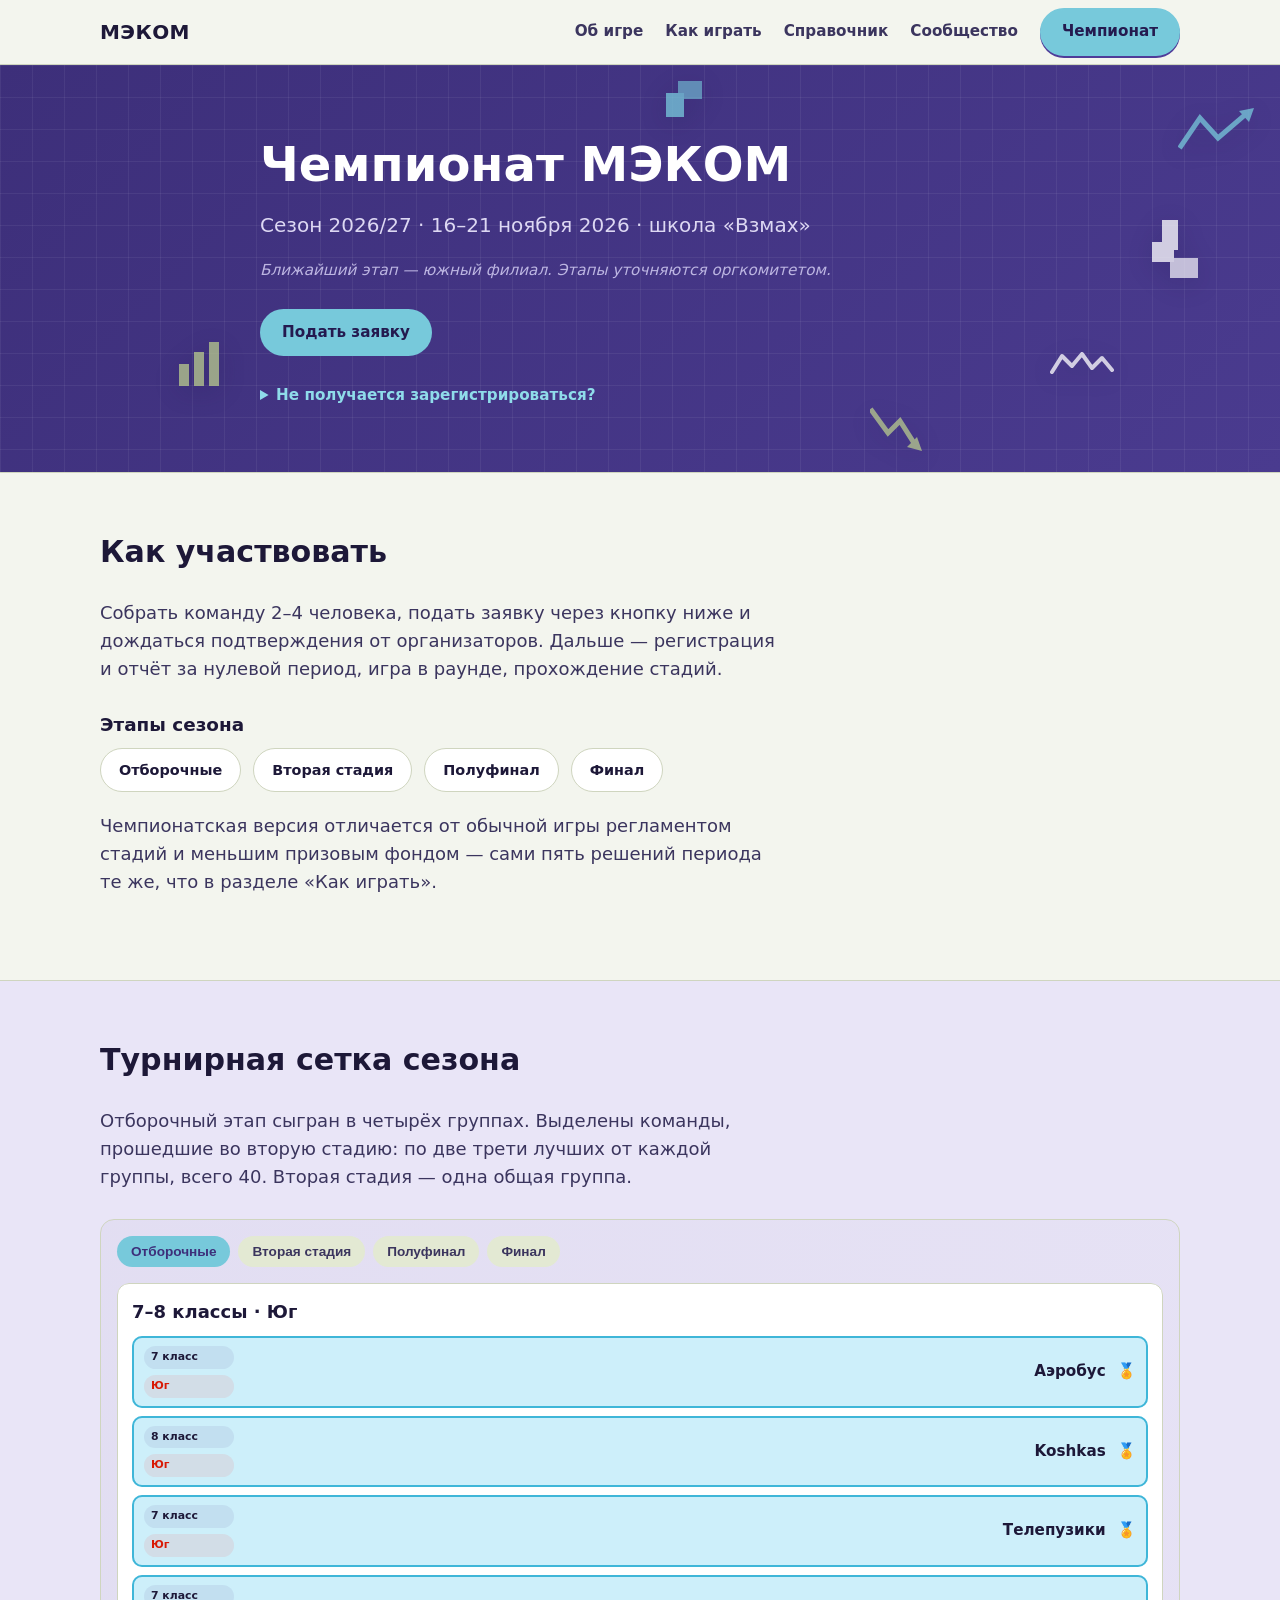
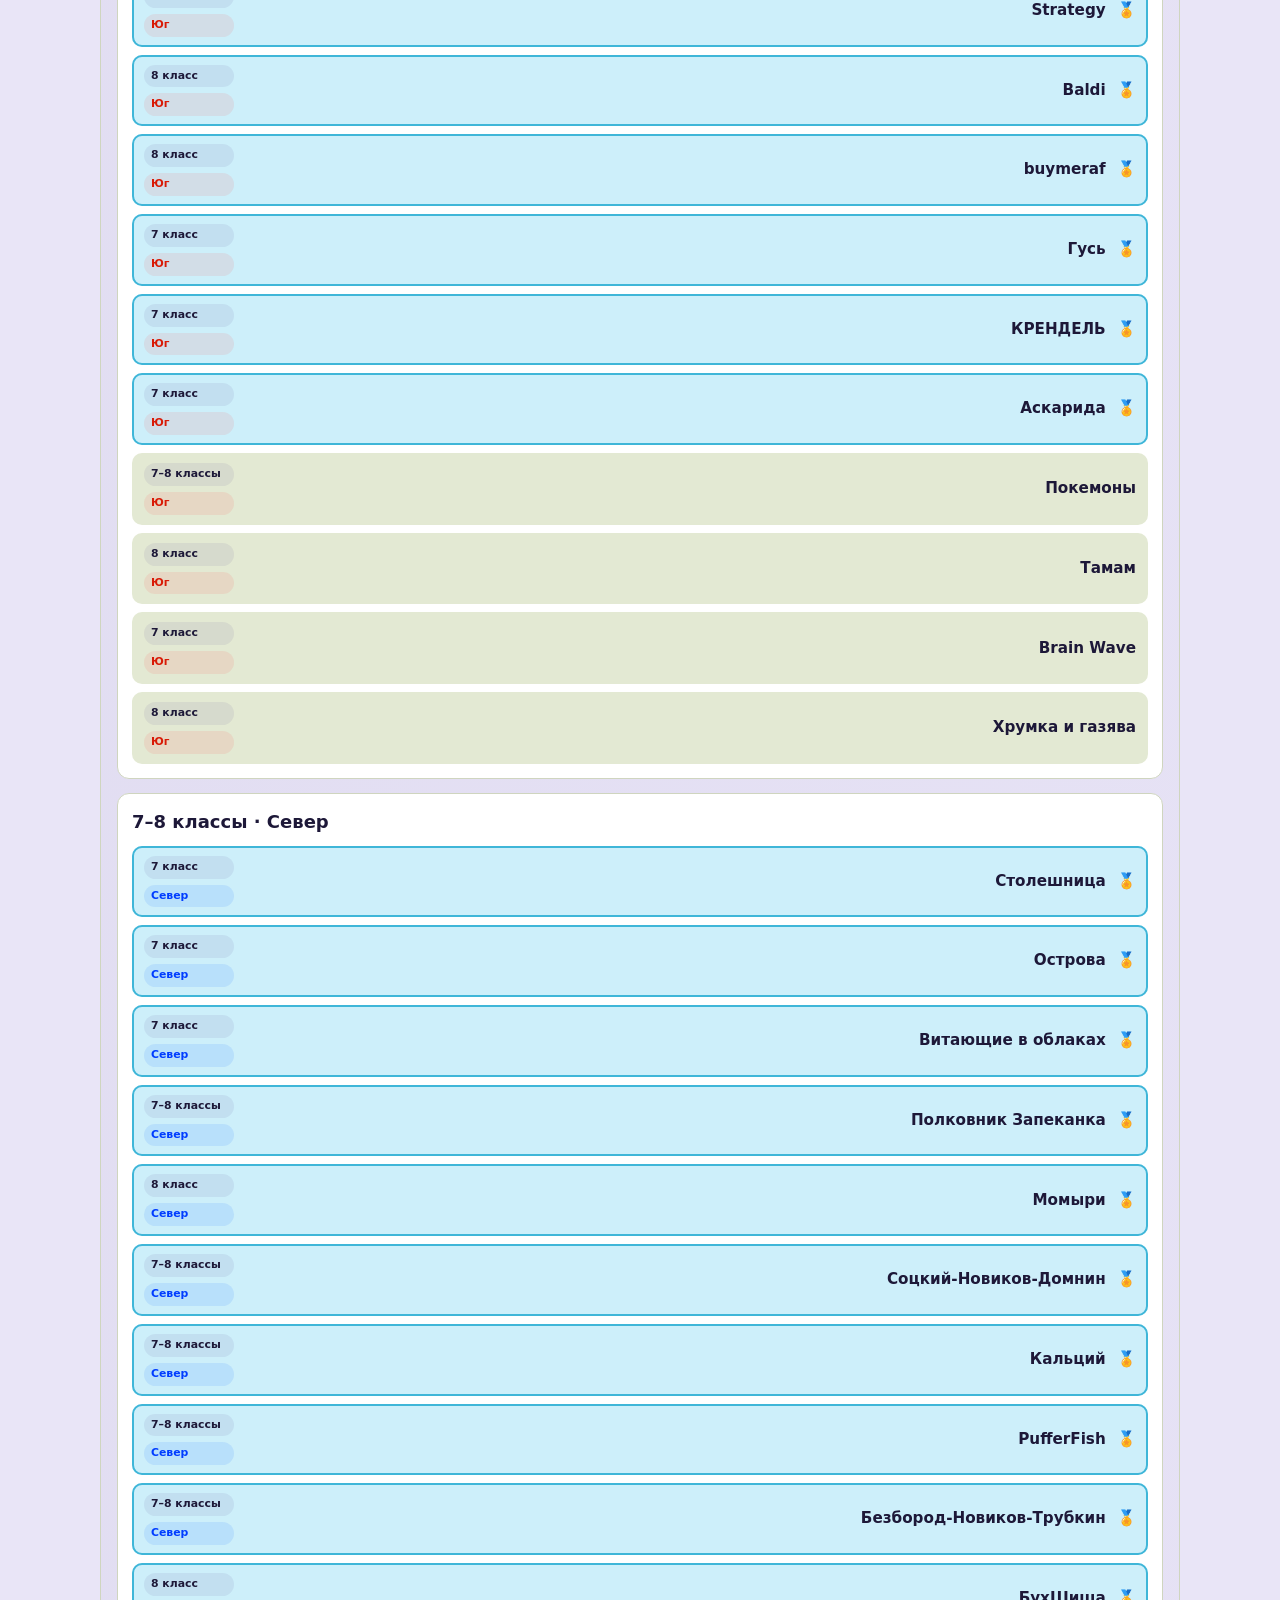
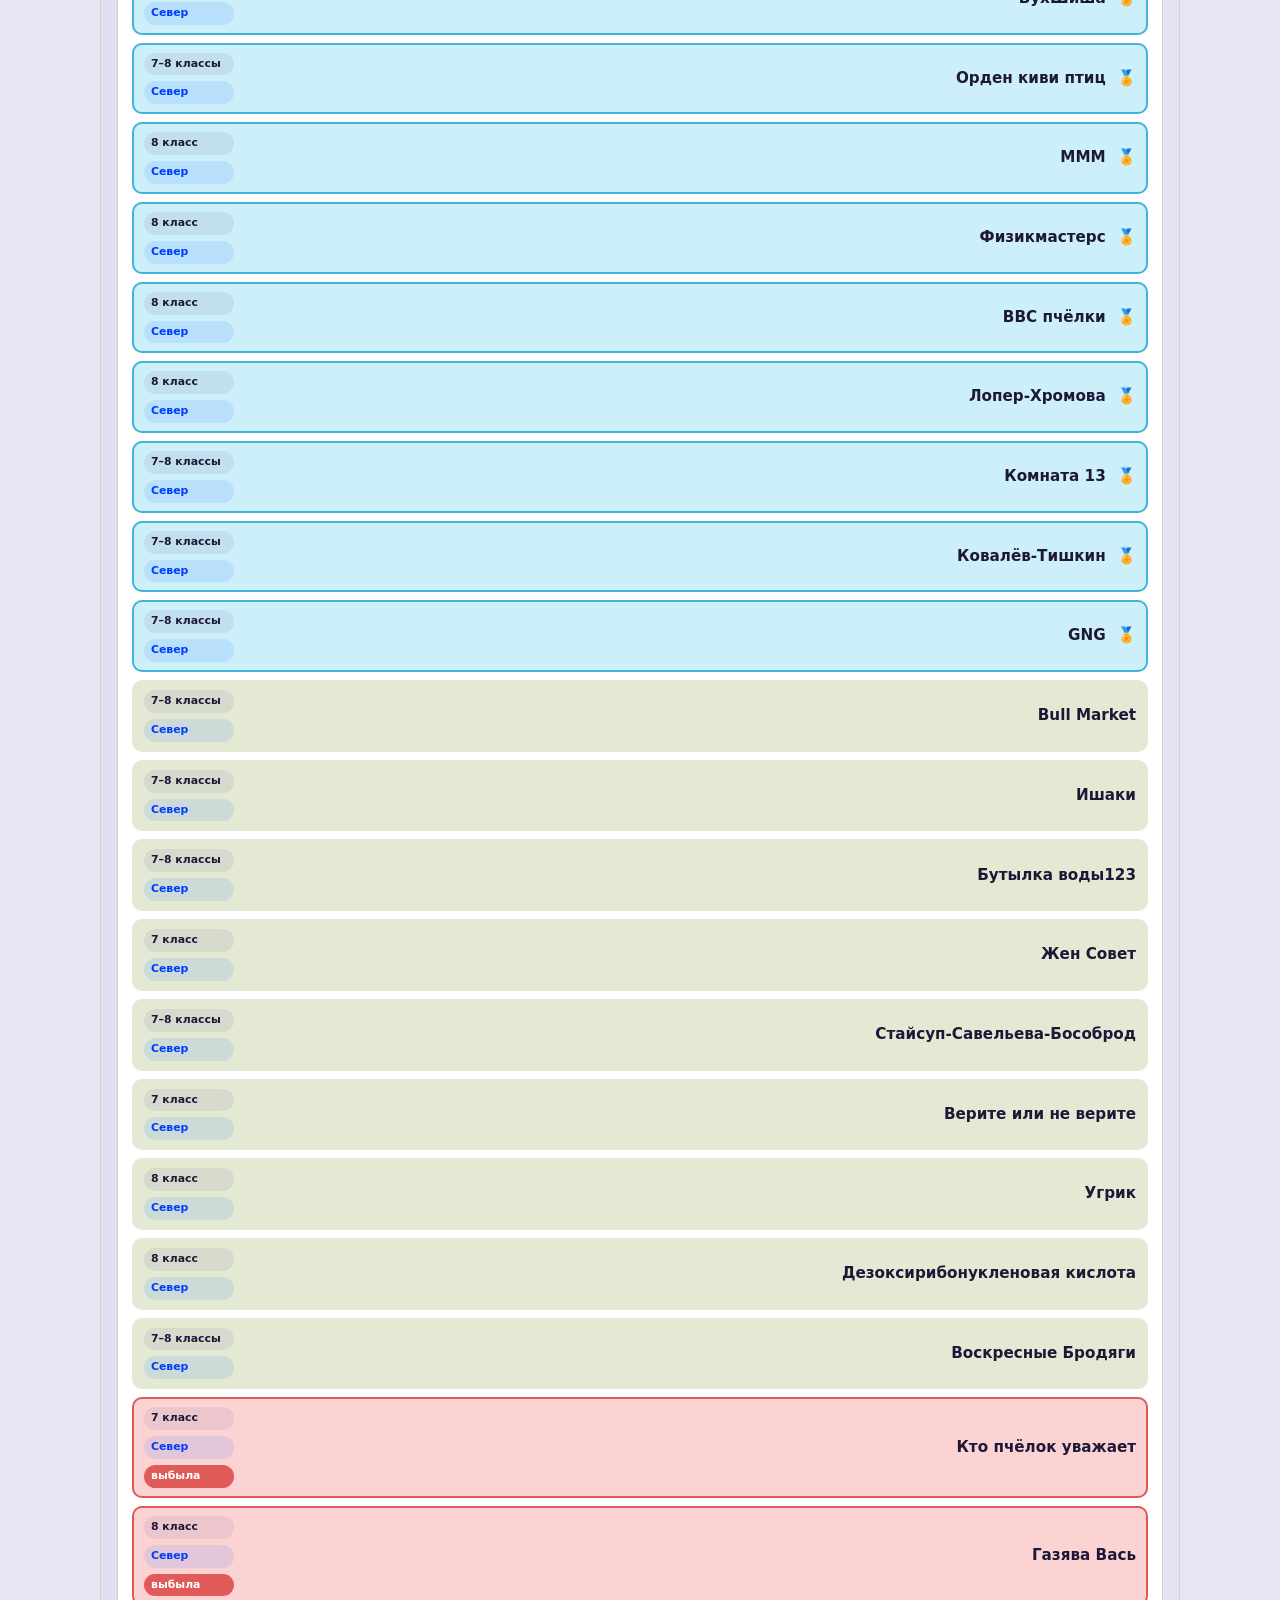
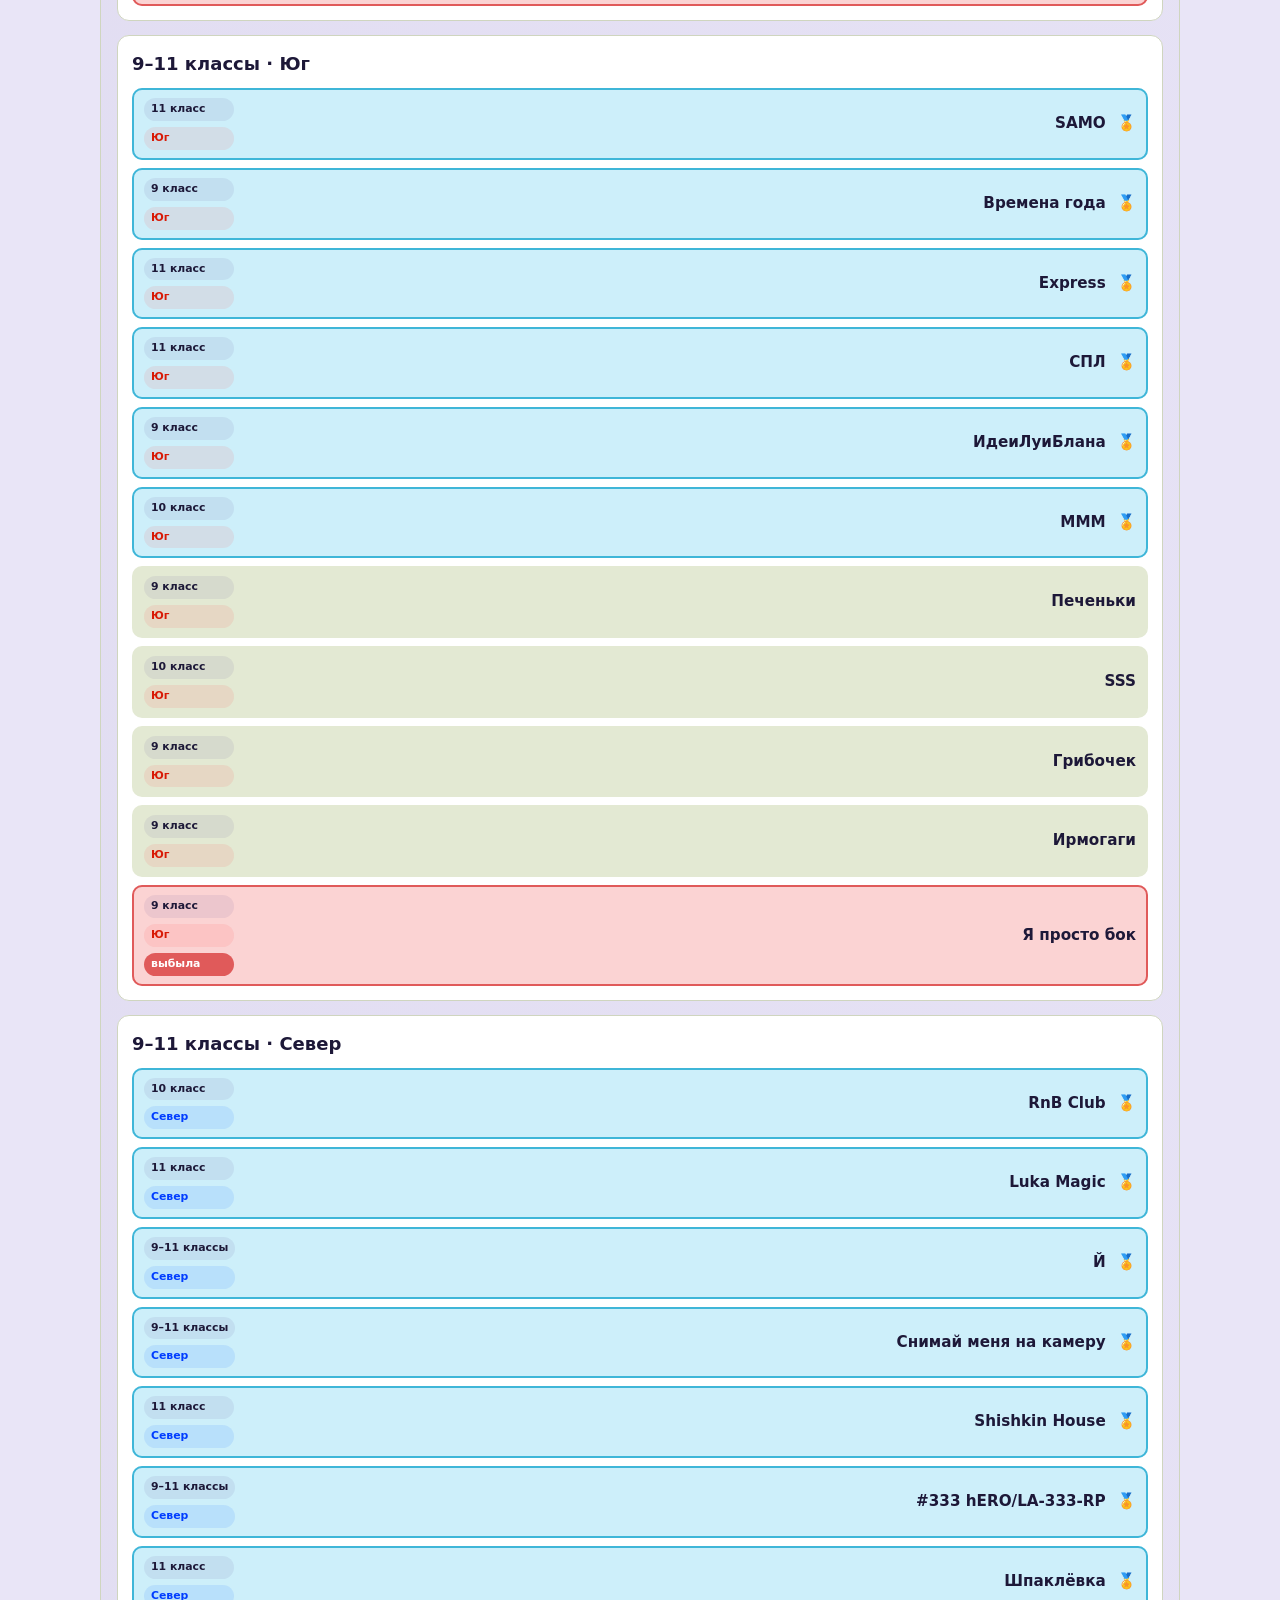
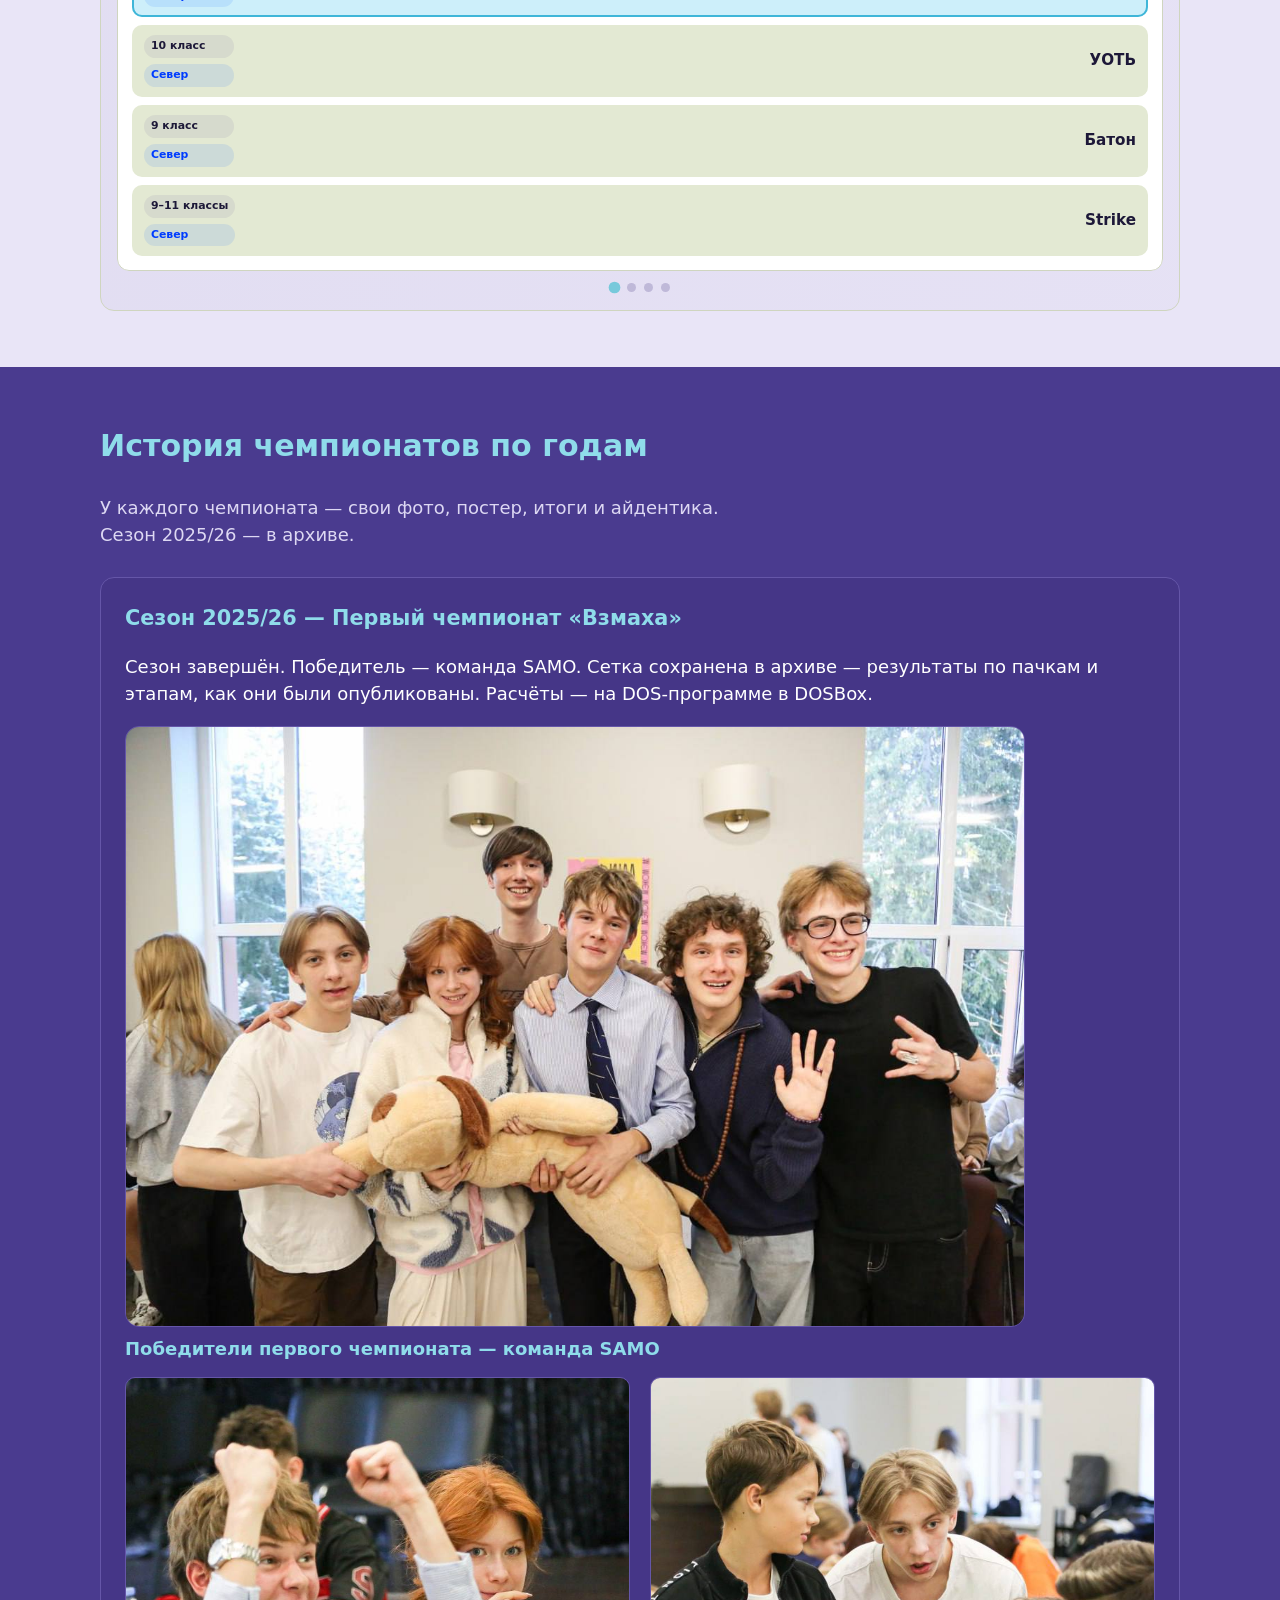
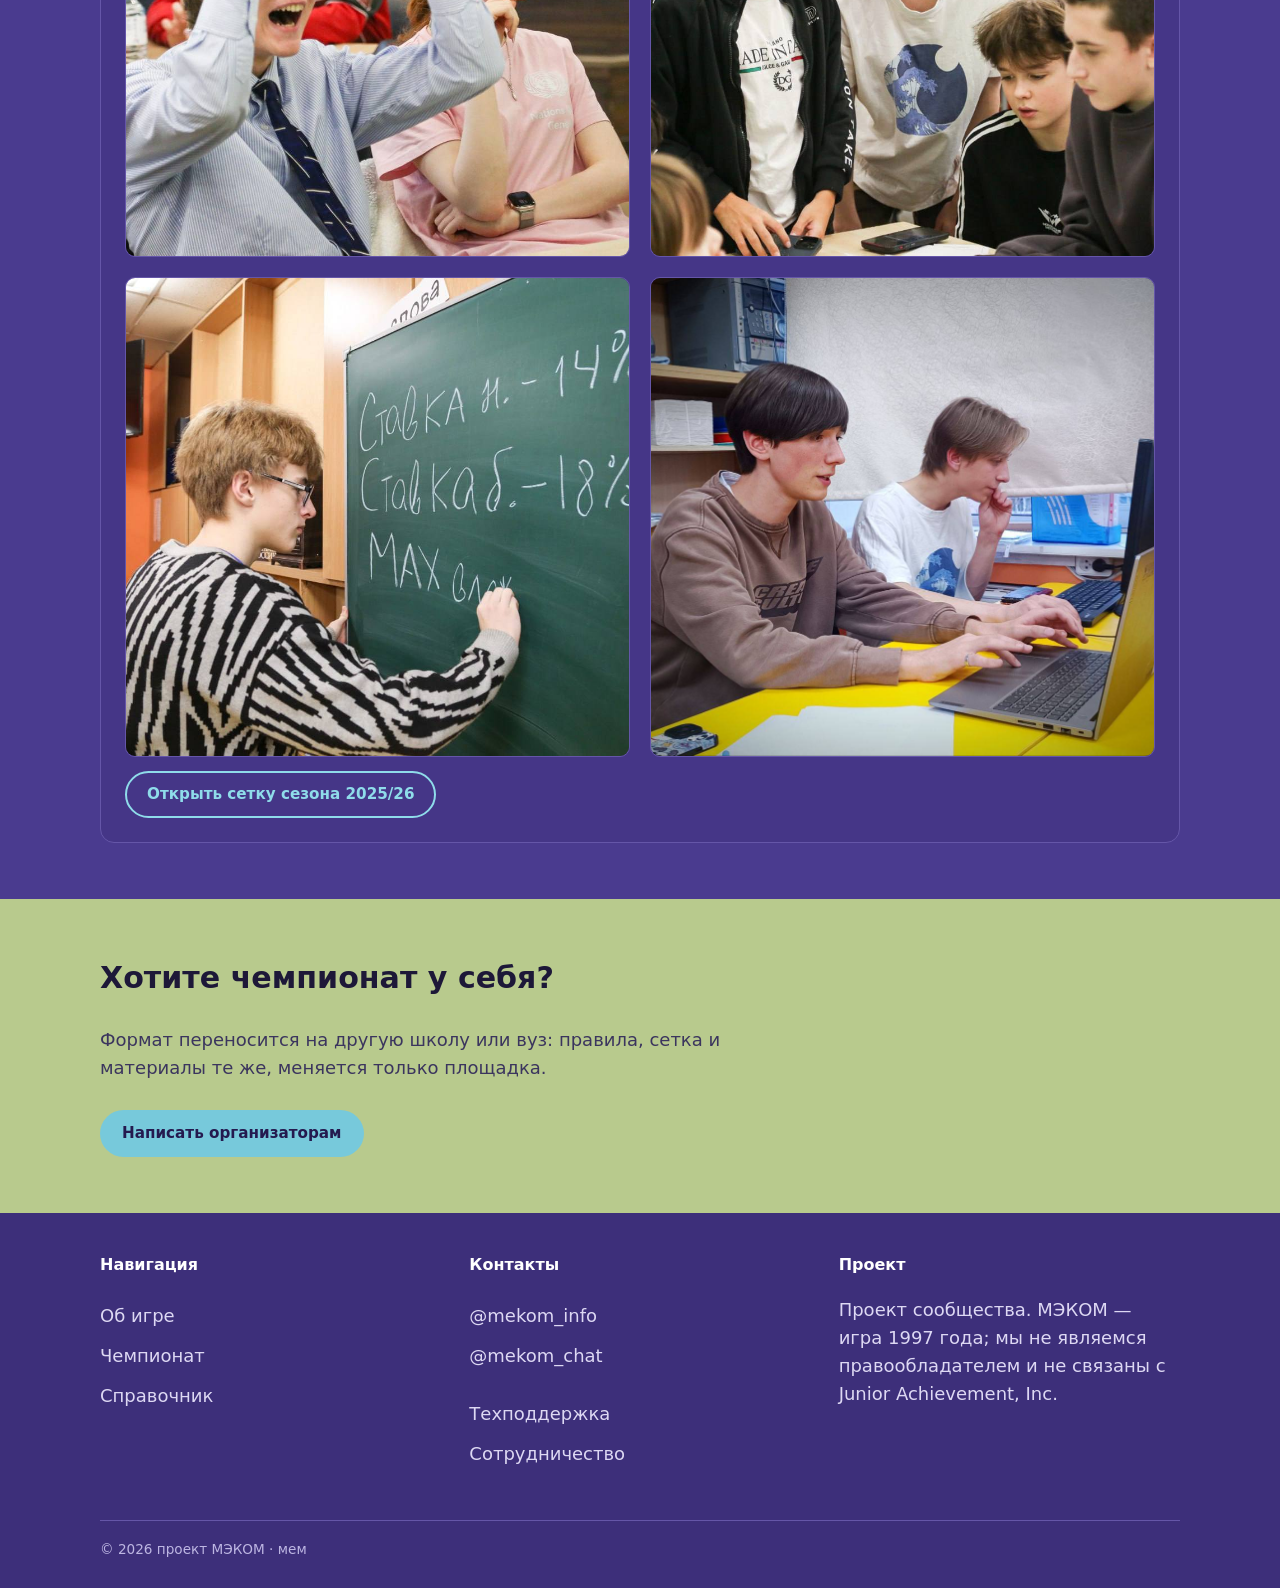
==== commit 038a04ff: "Сезон 2026/27: снятые по ходу игры команды — красные, с пометкой «выбыла»" ====
--- a/championship/index.html
+++ b/championship/index.html
@@ -8,7 +8,7 @@
 <link rel="icon" href="../assets/favicon.svg">
 <link rel="stylesheet" href="../assets/css/tokens.css?v=20261115e">
 <link rel="stylesheet" href="../assets/css/style.css?v=20261116a">
-<link rel="stylesheet" href="../assets/css/archive-2025-26.css?v=20261116b">
+<link rel="stylesheet" href="../assets/css/archive-2025-26.css?v=20261116c">
 </head>
 <body>
 
@@ -122,6 +122,6 @@
 
 <script src="../assets/js/boot.js?v=20261115e" data-base="../"></script>
 <script src="../assets/js/main.js?v=20261116a"></script>
-<script src="../assets/js/bracket.js?v=20261116c"></script>
+<script src="../assets/js/bracket.js?v=20261116d"></script>
 </body>
 </html>
--- a/assets/css/archive-2025-26.css
+++ b/assets/css/archive-2025-26.css
@@ -423,3 +423,13 @@
   background: #cdeffa;
   box-shadow: inset 0 0 0 2px #3fb6d8;
 }
+
+/* Сезон 2026/27: команды, выбывшие по ходу игры, — красные. */
+[data-bracket-root] .mc25-team.mc25-out {
+  background: #fbd3d3;
+  box-shadow: inset 0 0 0 2px #e05a5a;
+}
+[data-bracket-root] .mc25-tag-out {
+  background: #e05a5a;
+  color: #fff;
+}
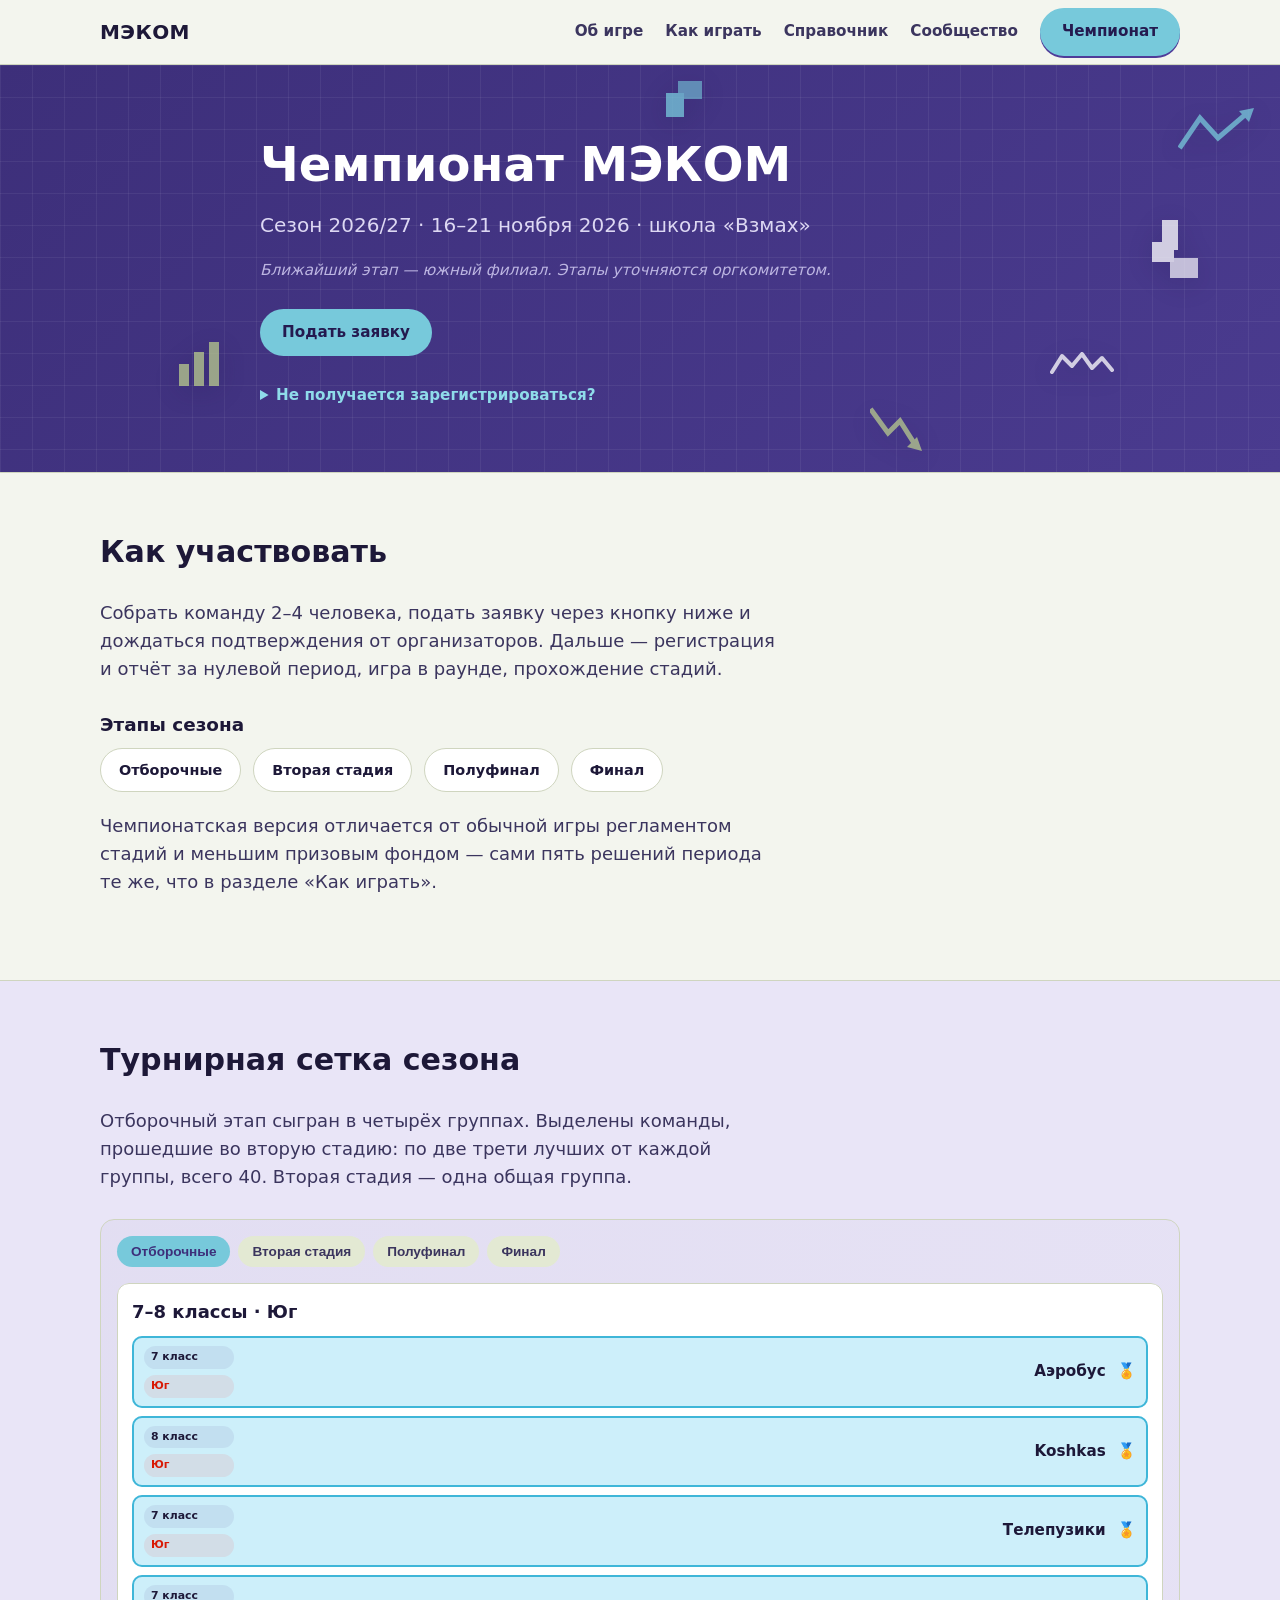
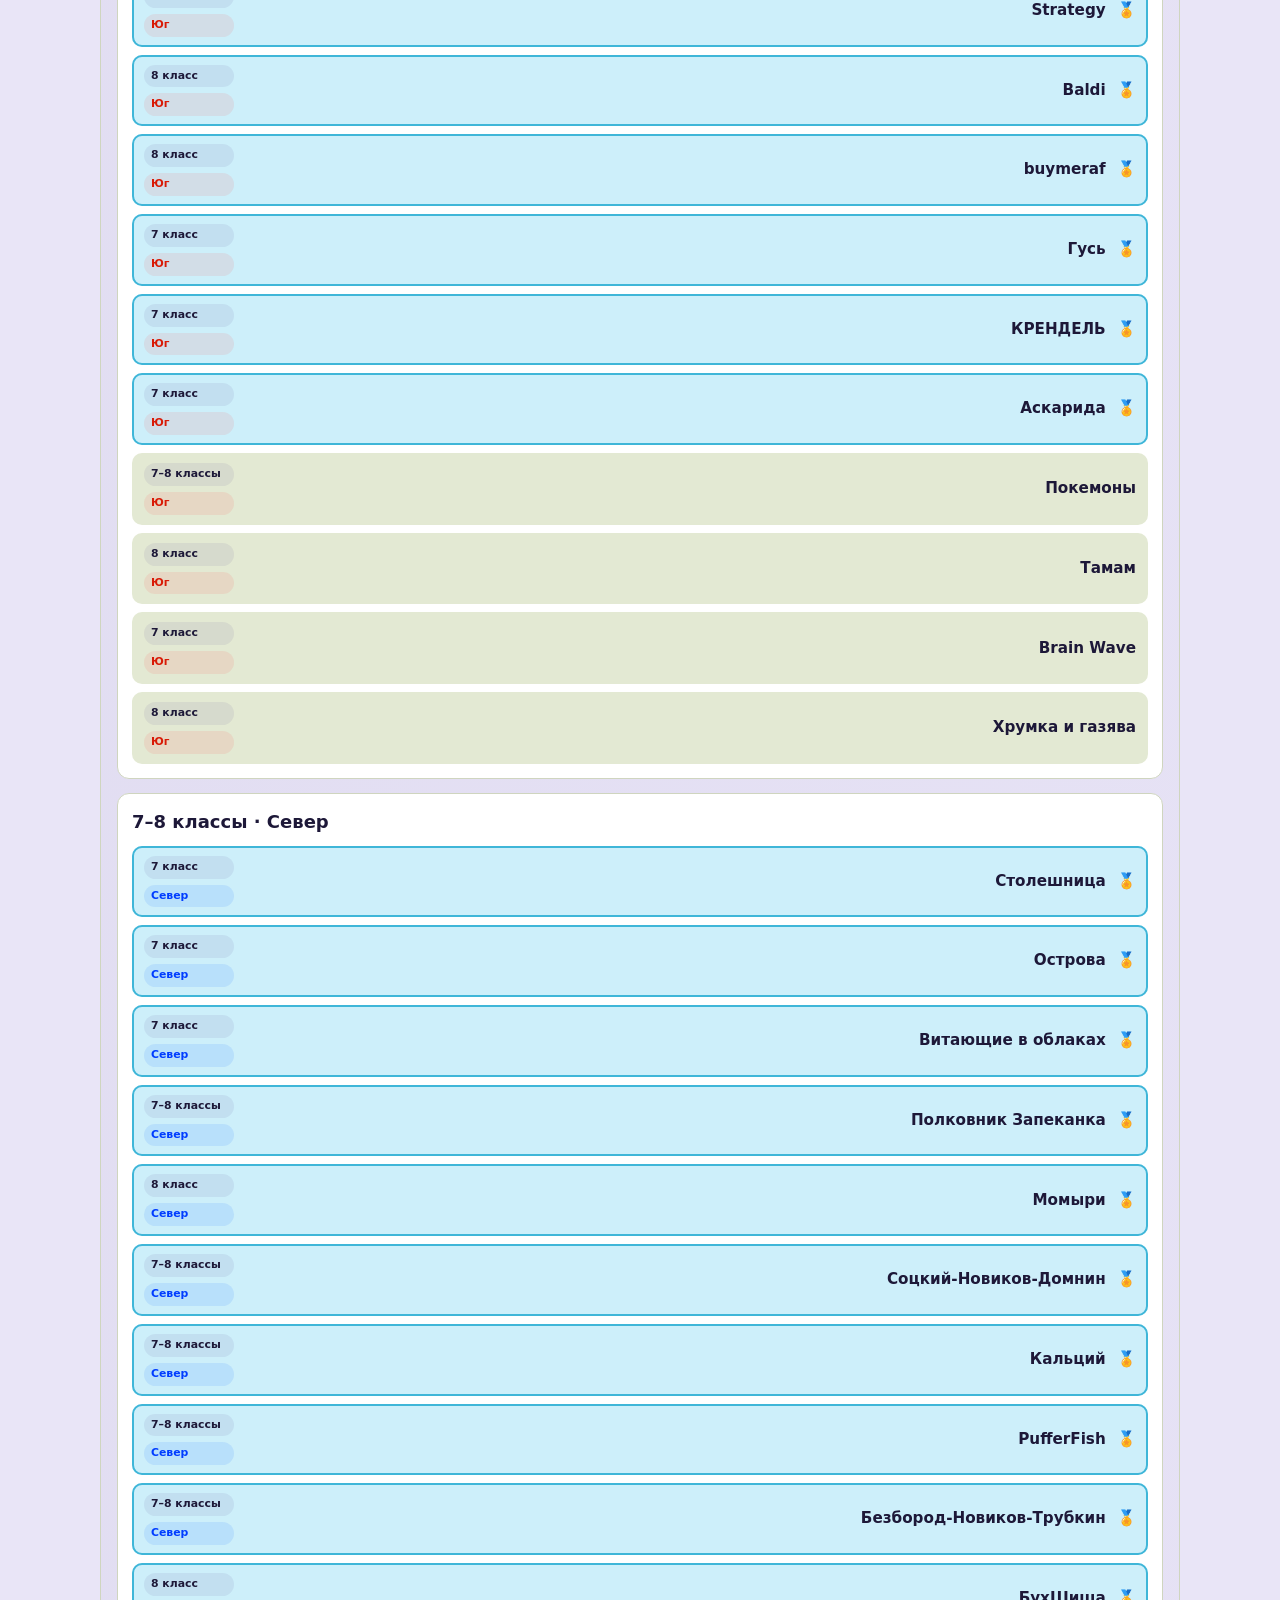
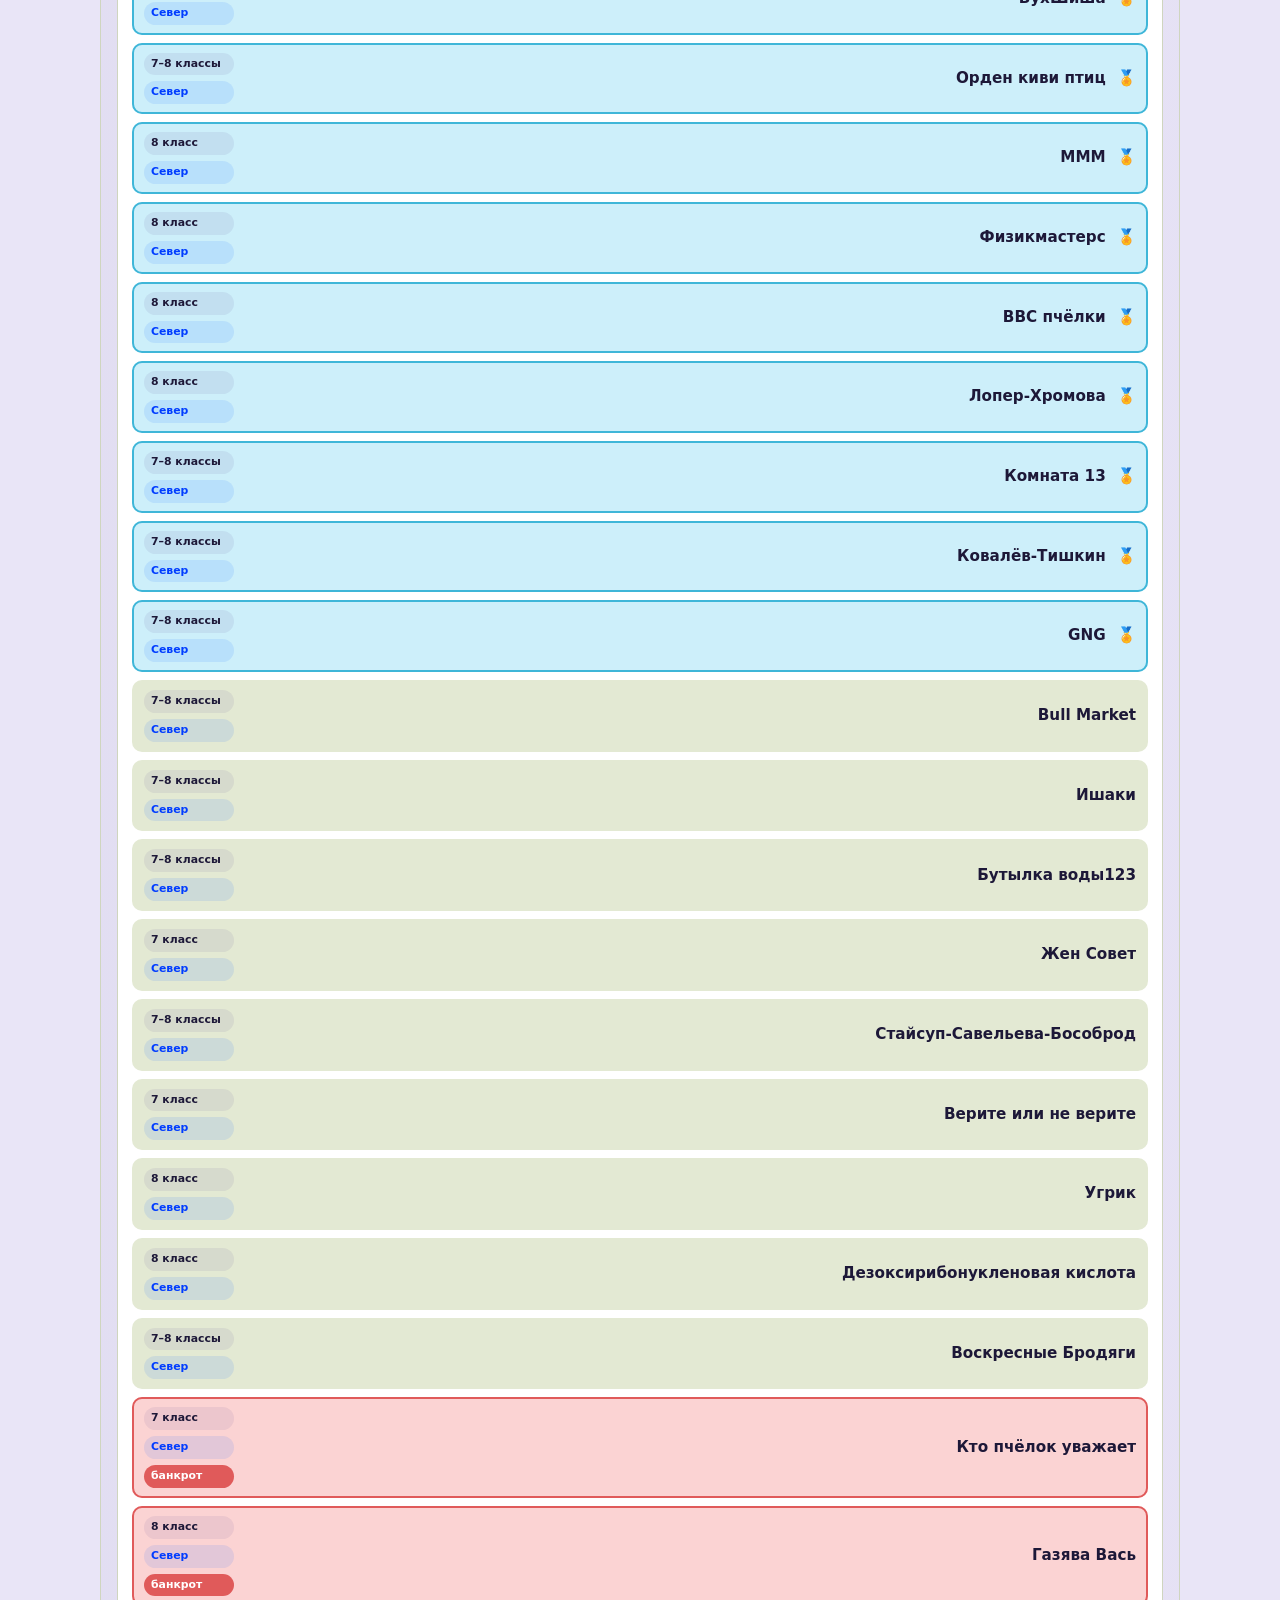
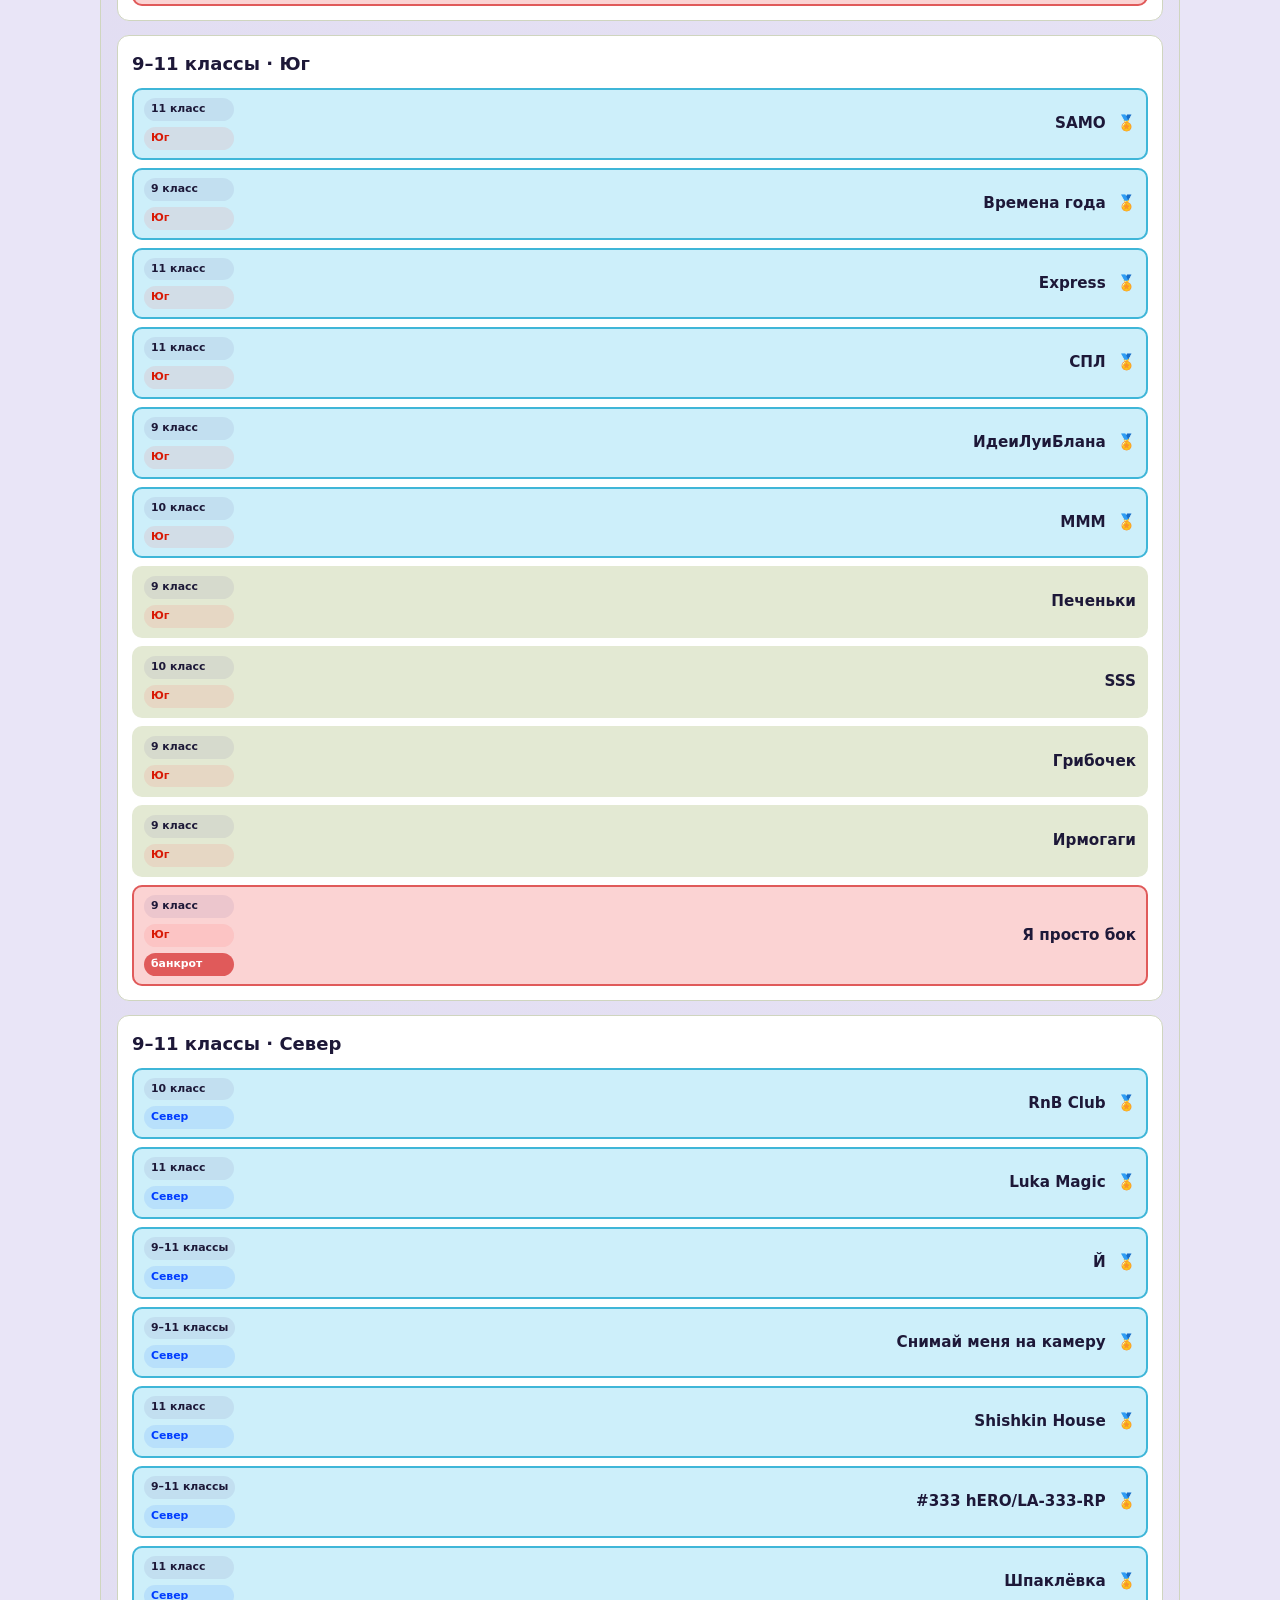
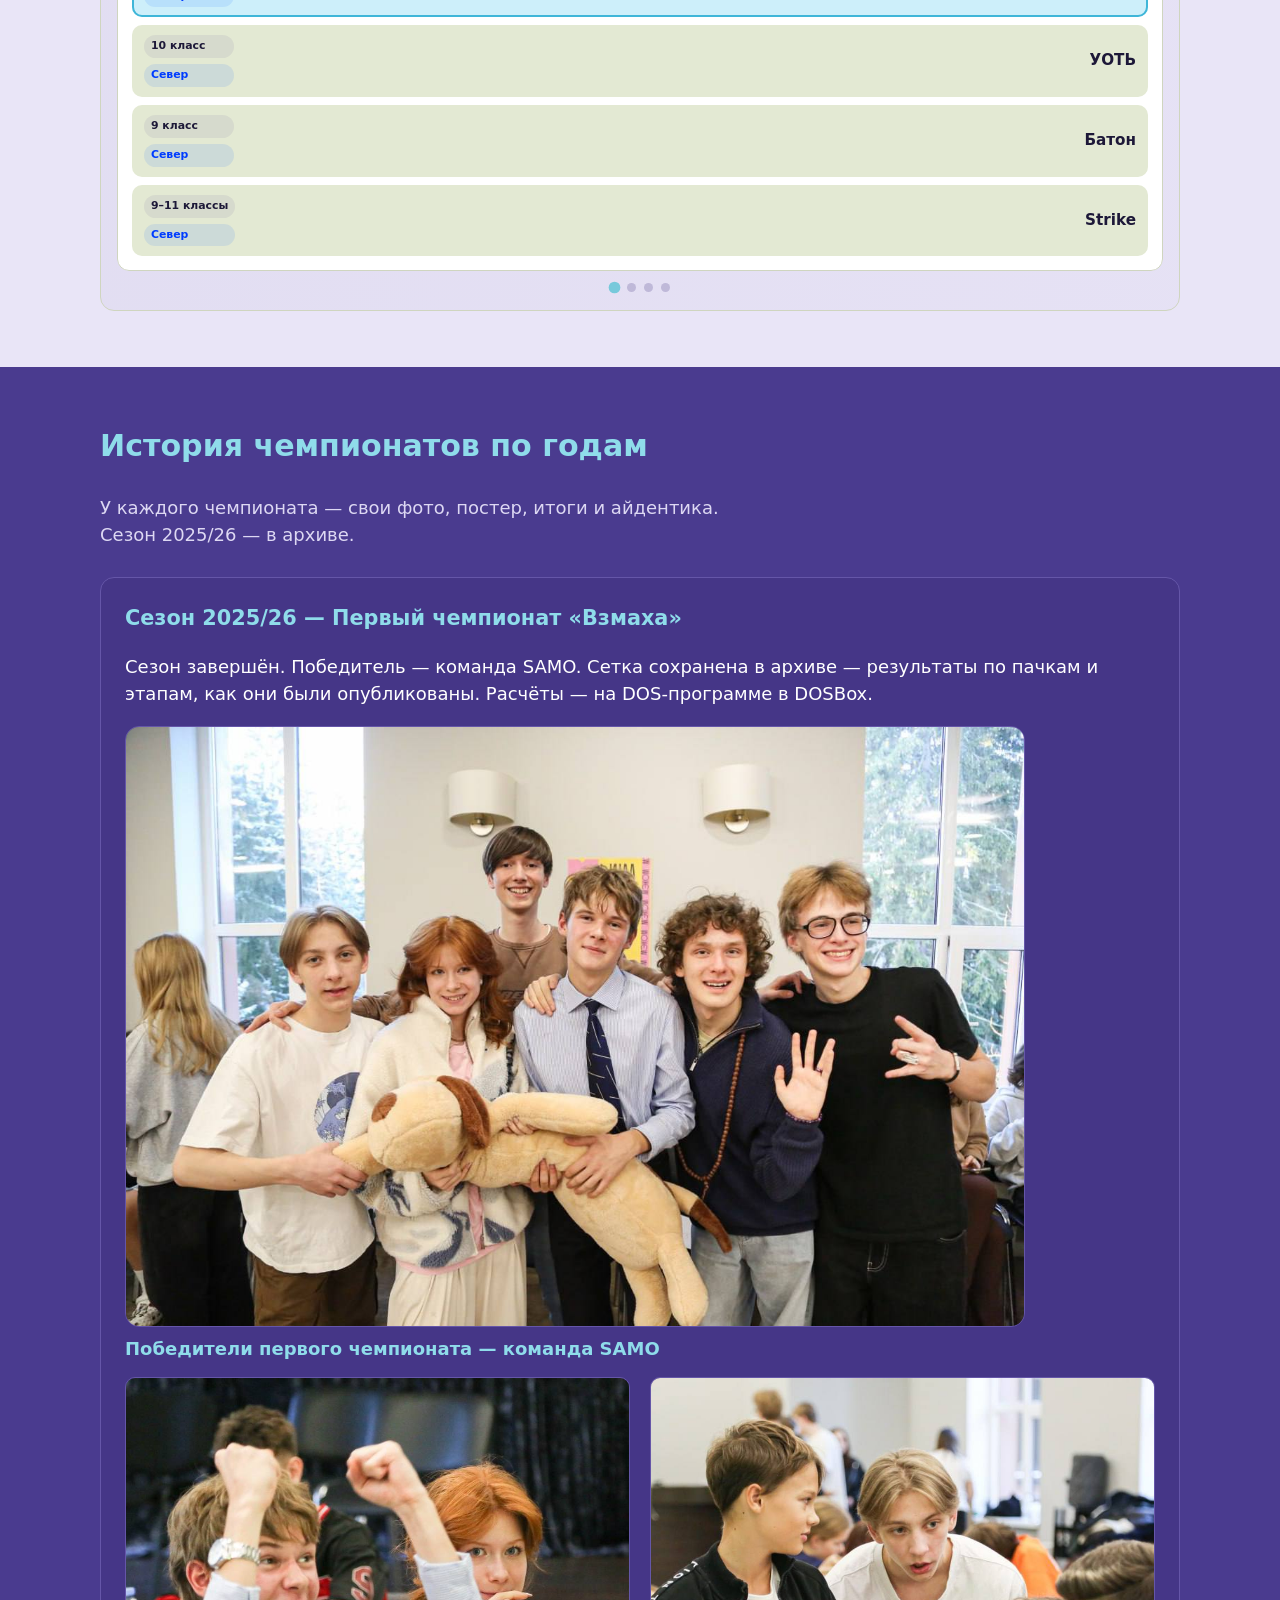
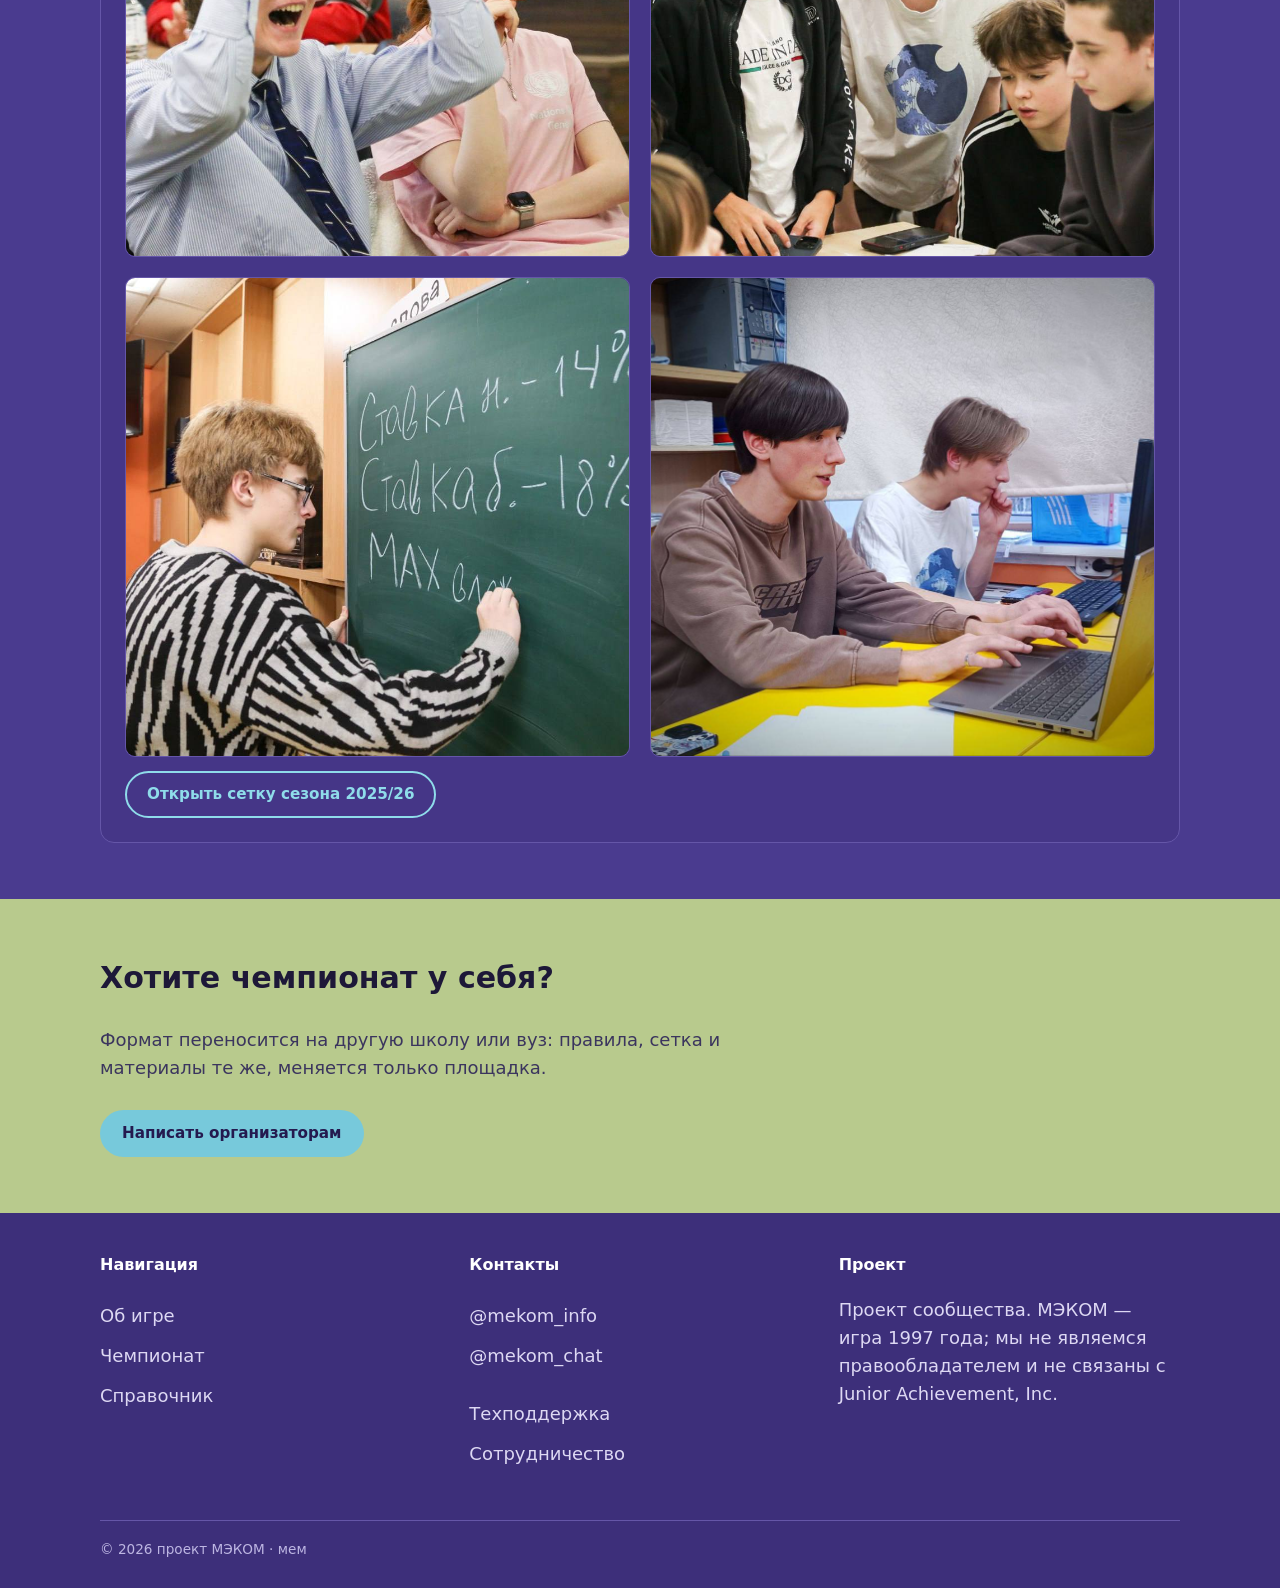
==== commit 53c831ec: "Сезон 2026/27: снятые команды подписаны «банкрот» вместо «выбыла»" ====
--- a/championship/index.html
+++ b/championship/index.html
@@ -122,6 +122,6 @@
 
 <script src="../assets/js/boot.js?v=20261115e" data-base="../"></script>
 <script src="../assets/js/main.js?v=20261116a"></script>
-<script src="../assets/js/bracket.js?v=20261116d"></script>
+<script src="../assets/js/bracket.js?v=20261116e"></script>
 </body>
 </html>
--- a/assets/css/archive-2025-26.css
+++ b/assets/css/archive-2025-26.css
@@ -424,7 +424,7 @@
   box-shadow: inset 0 0 0 2px #3fb6d8;
 }
 
-/* Сезон 2026/27: команды, выбывшие по ходу игры, — красные. */
+/* Сезон 2026/27: команды-банкроты, снятые по ходу игры, — красные, с пометкой «банкрот». */
 [data-bracket-root] .mc25-team.mc25-out {
   background: #fbd3d3;
   box-shadow: inset 0 0 0 2px #e05a5a;
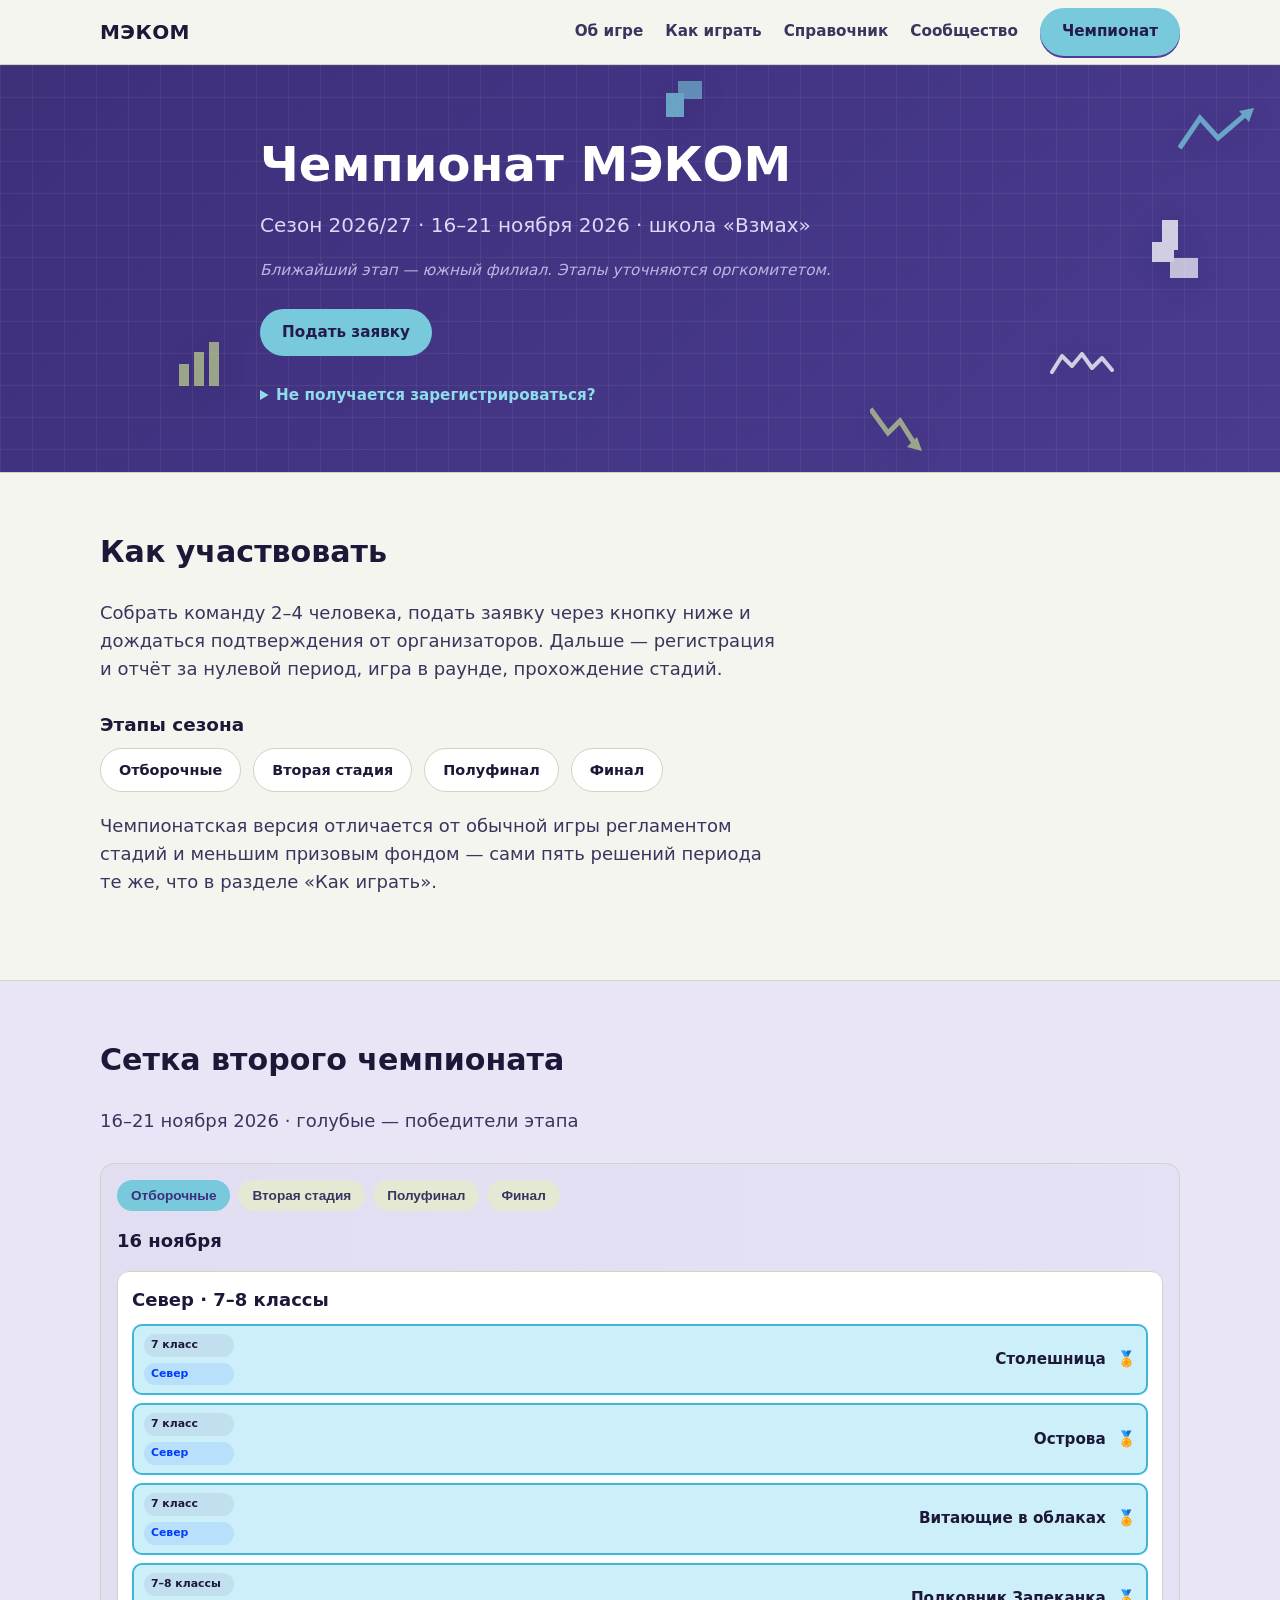
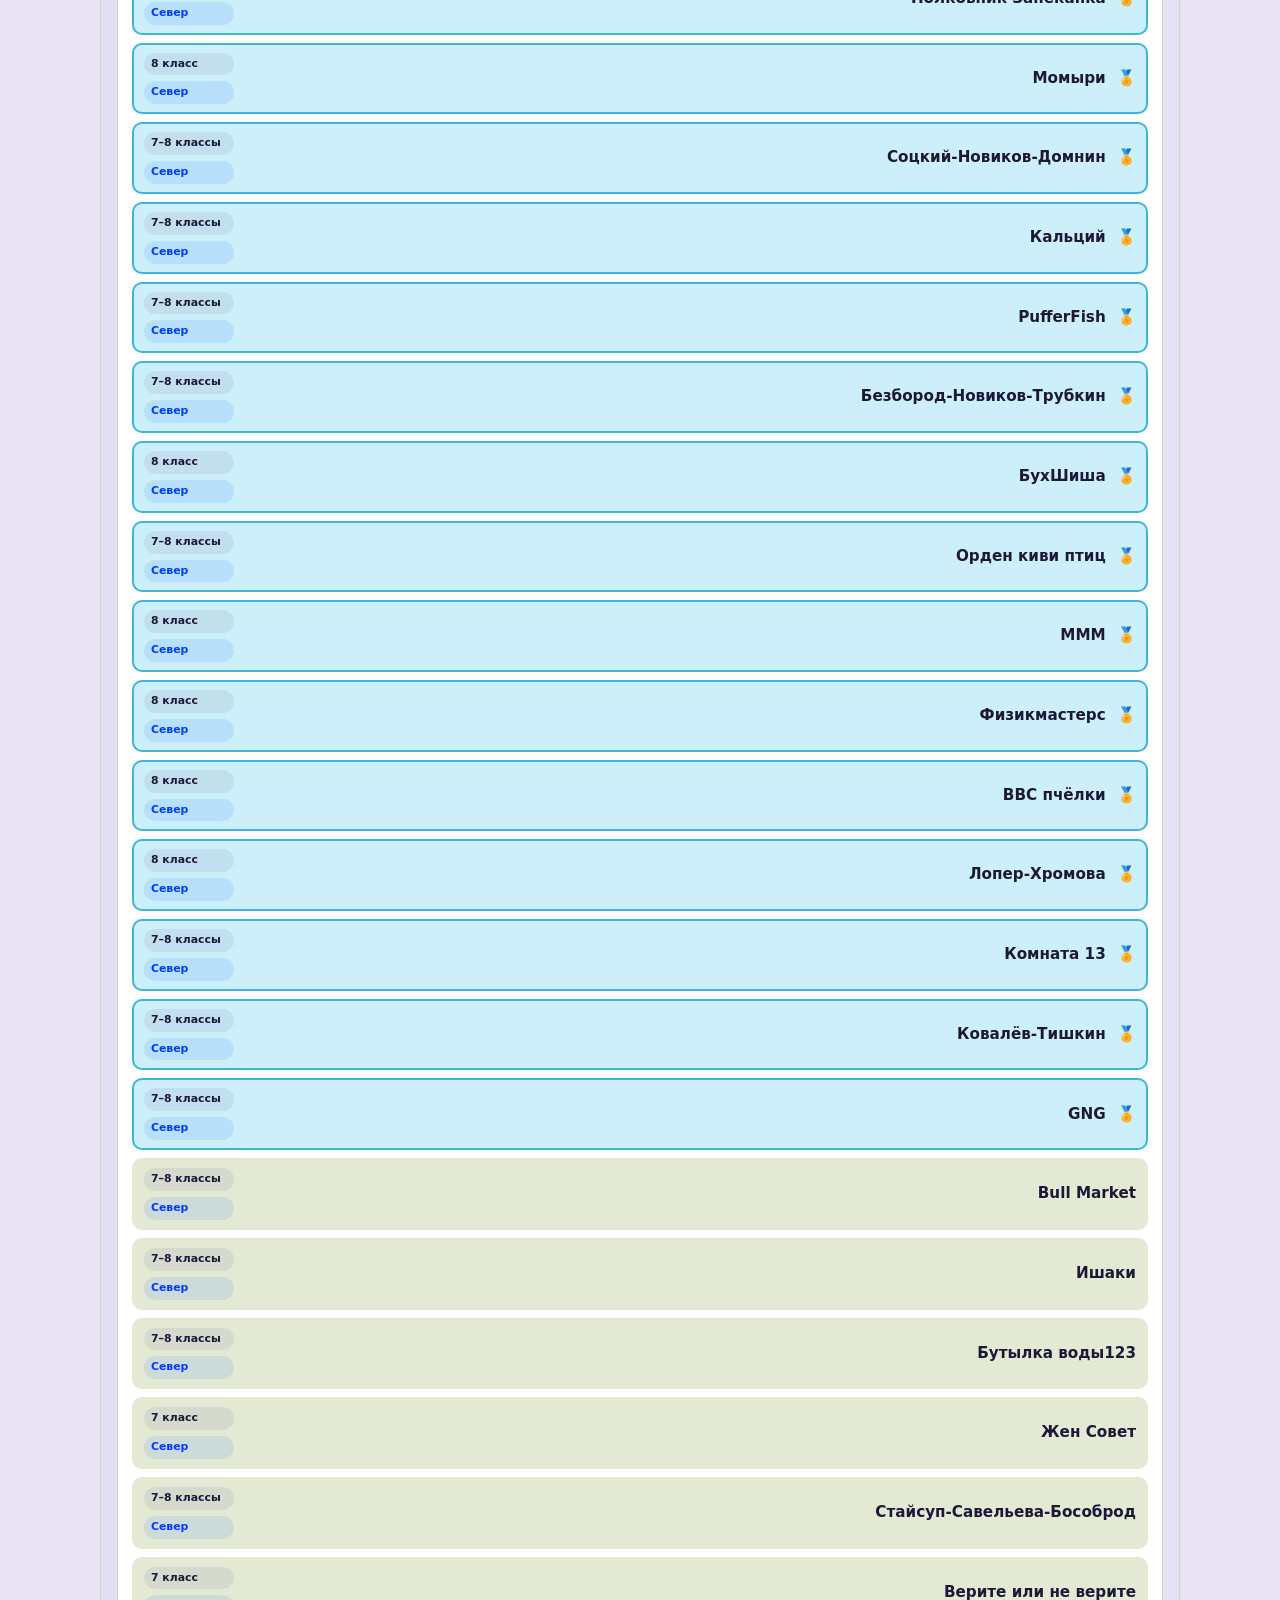
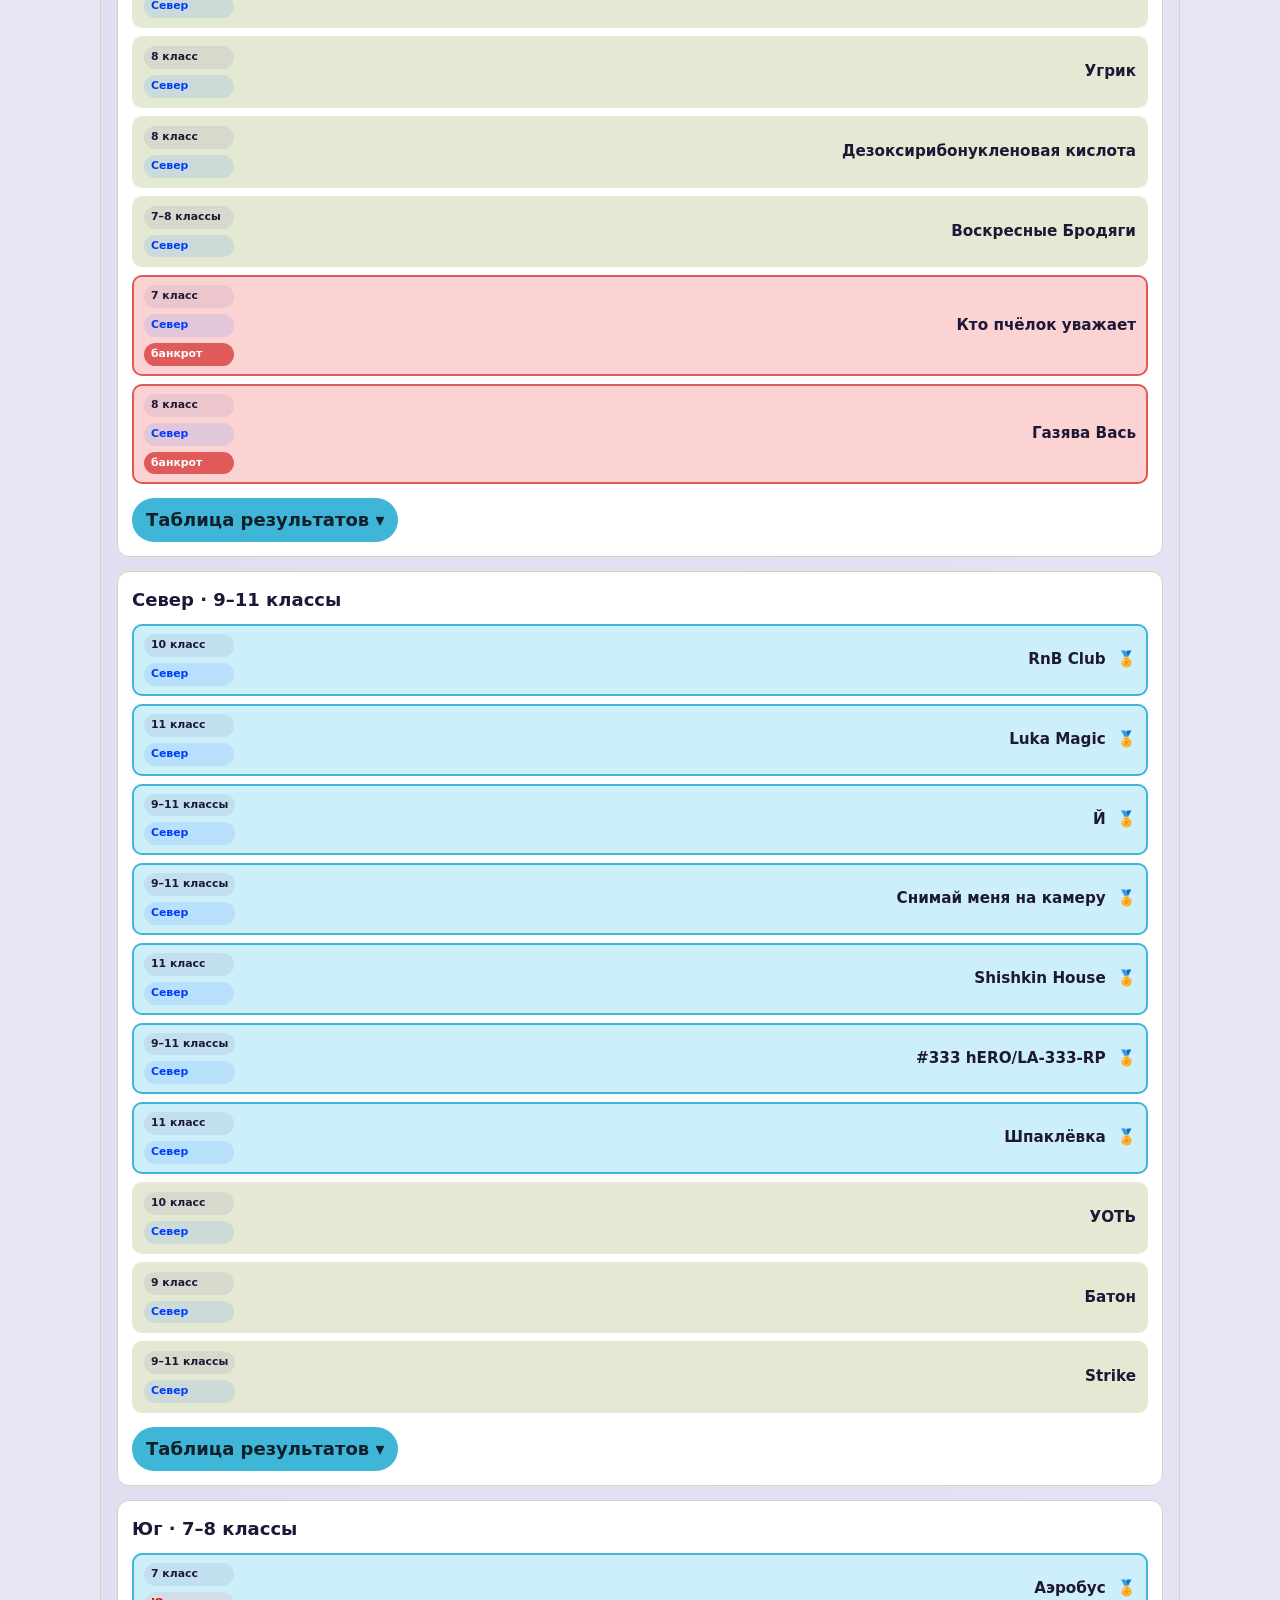
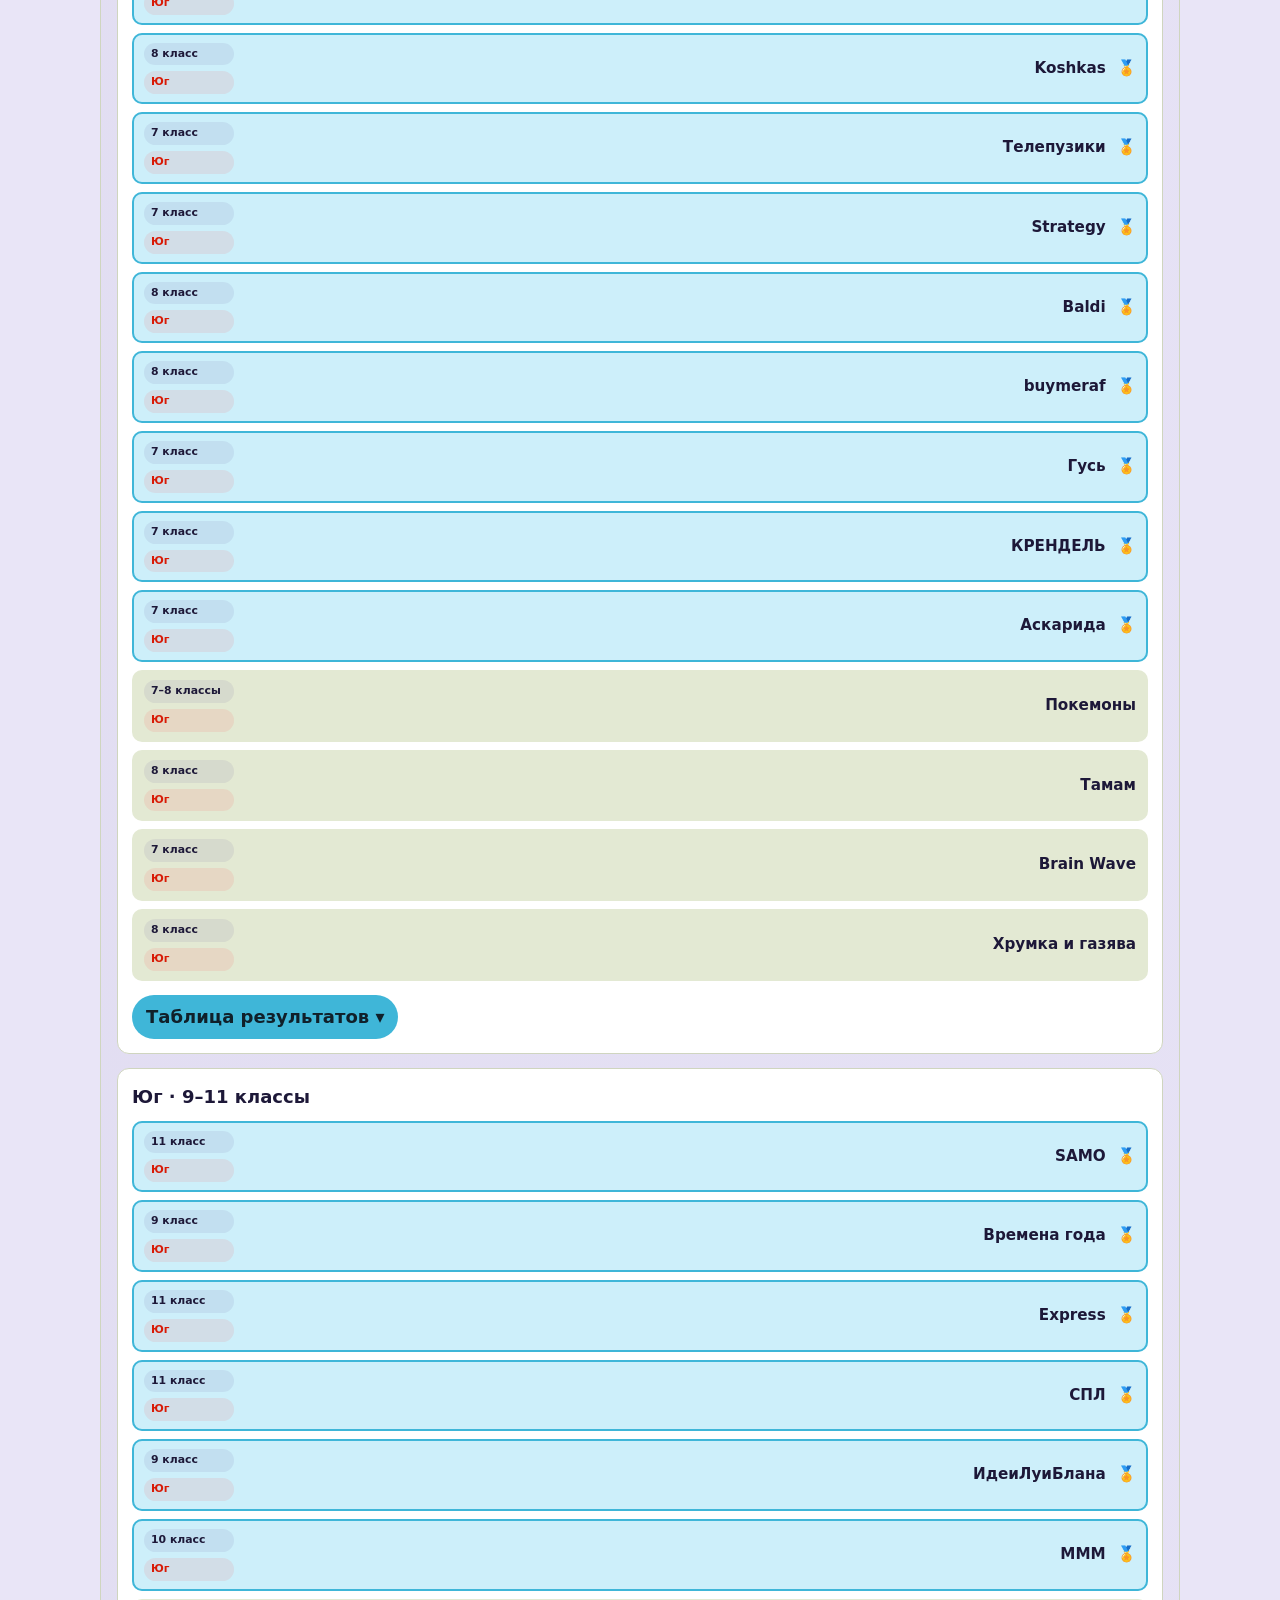
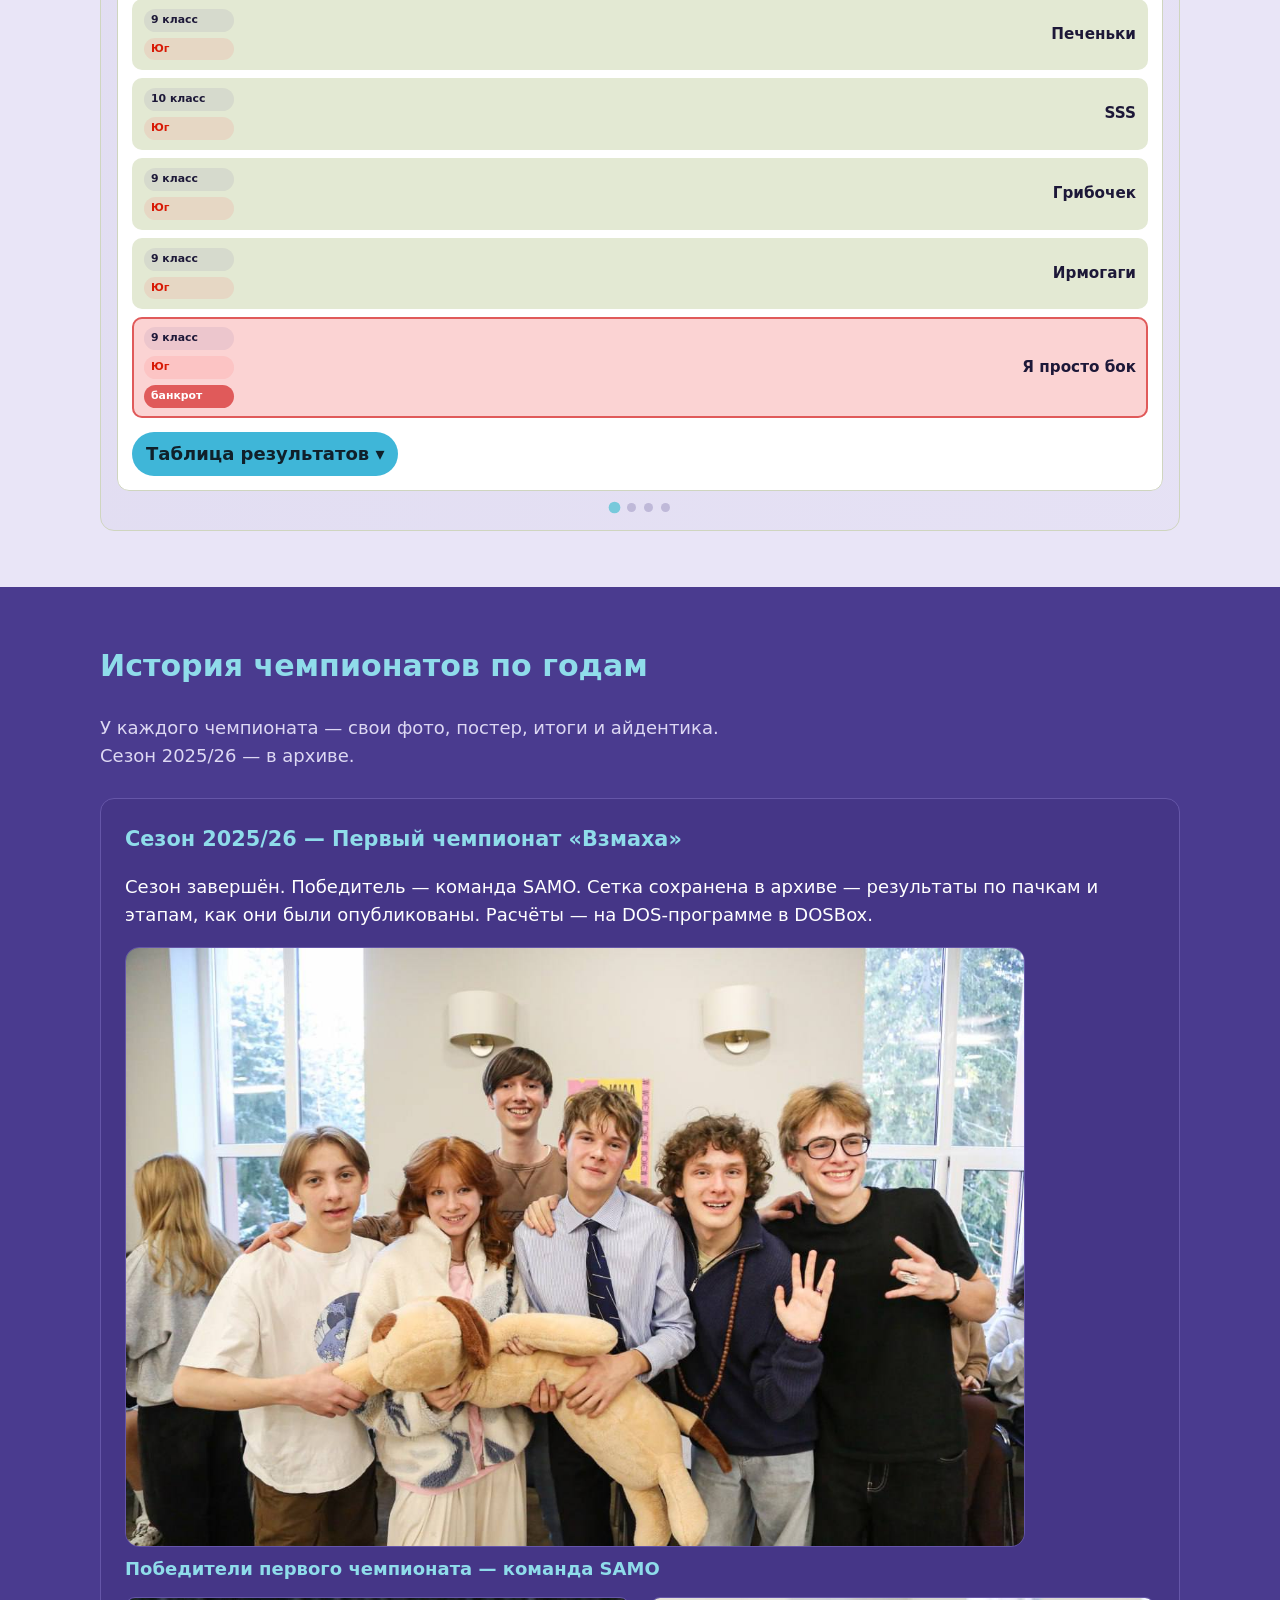
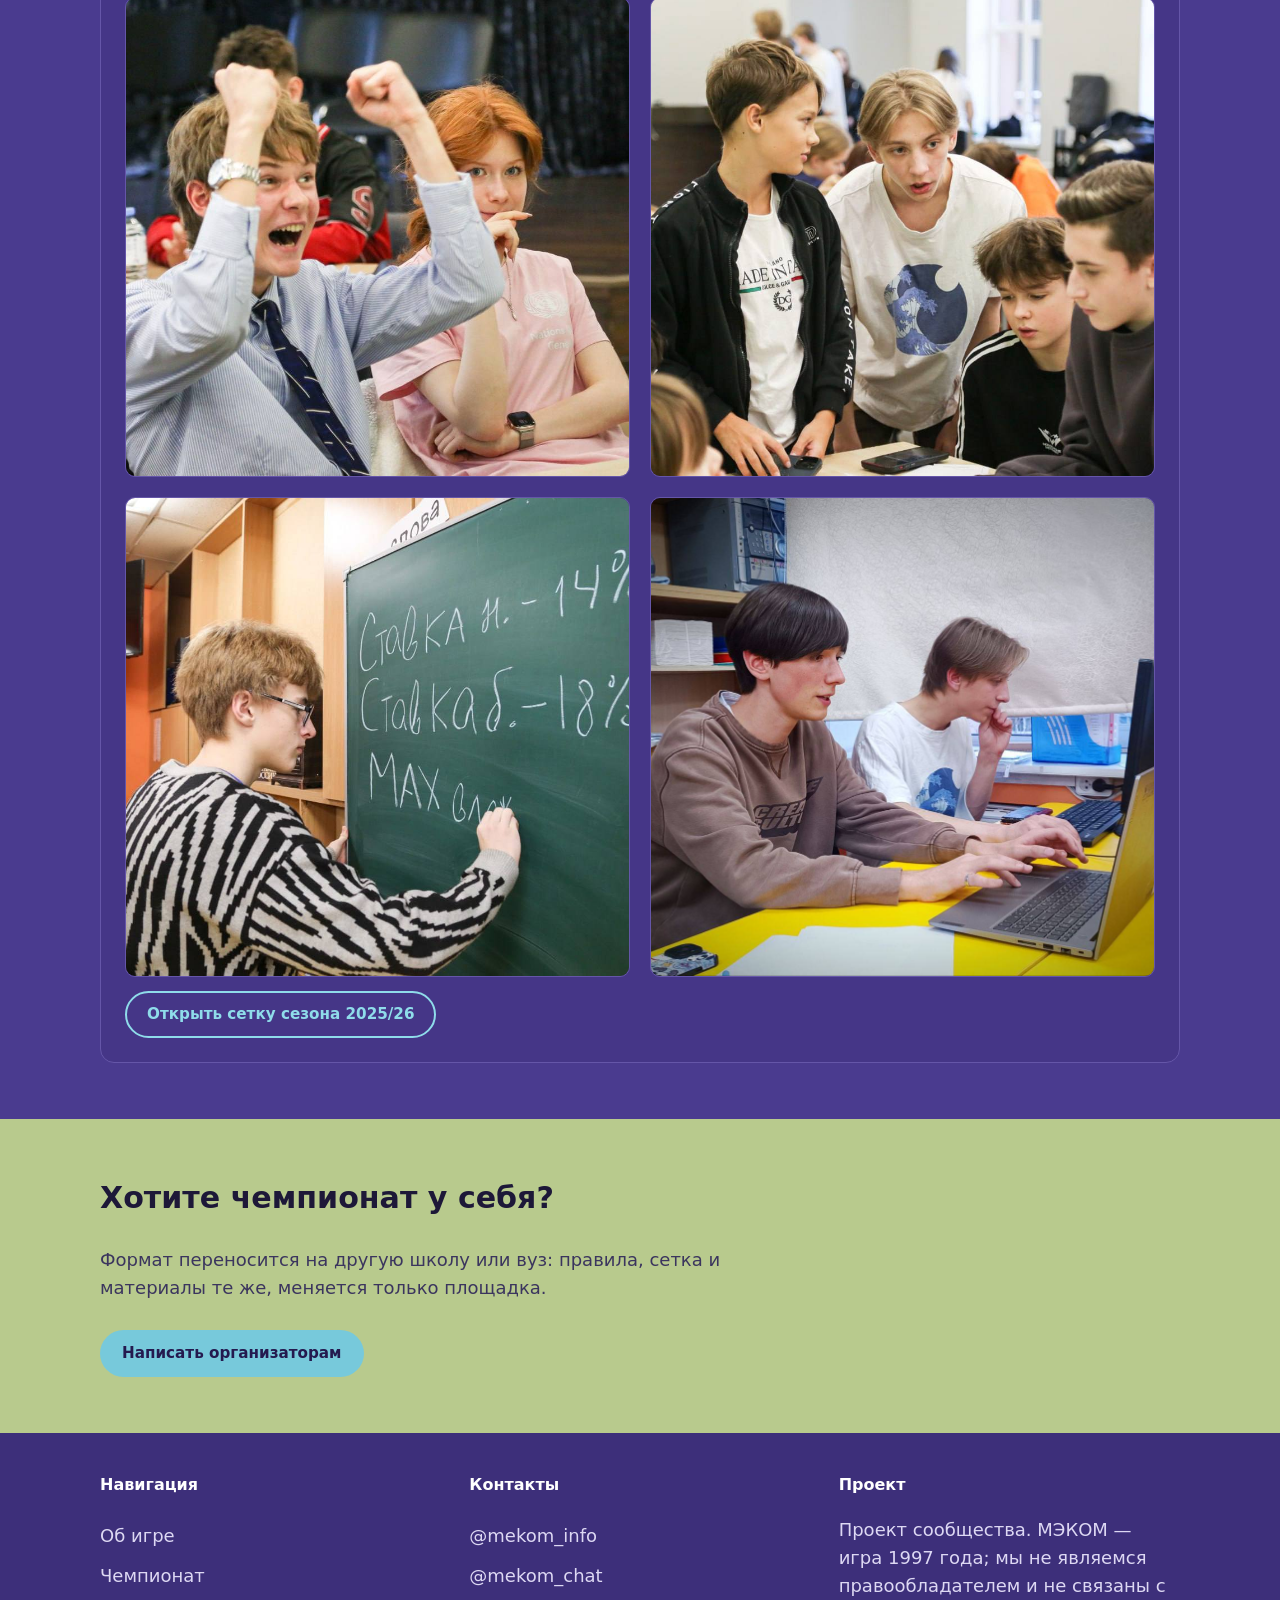
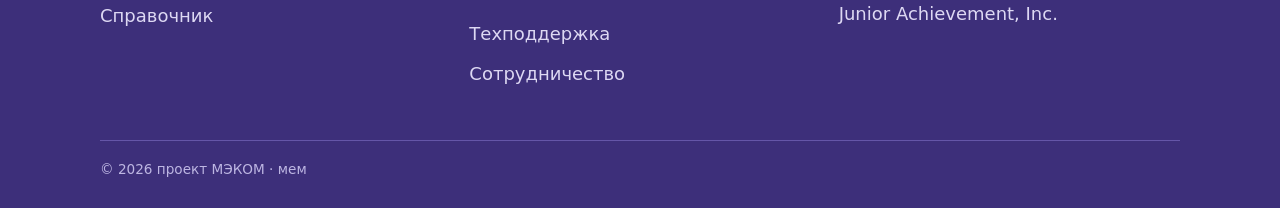
==== commit 47e9ee6d: "Сетка 2026/27: «Сетка второго чемпионата», отбор 16.11 с таблицами РИФ и прибыли, вторая стадия двум" ====
--- a/championship/index.html
+++ b/championship/index.html
@@ -8,7 +8,7 @@
 <link rel="icon" href="../assets/favicon.svg">
 <link rel="stylesheet" href="../assets/css/tokens.css?v=20261115e">
 <link rel="stylesheet" href="../assets/css/style.css?v=20261116a">
-<link rel="stylesheet" href="../assets/css/archive-2025-26.css?v=20261116c">
+<link rel="stylesheet" href="../assets/css/archive-2025-26.css?v=20261117d">
 </head>
 <body>
 
@@ -73,7 +73,7 @@
 
   <section id="bracket" class="section-lavender" aria-labelledby="bracket-title" data-reveal>
     <div class="wrap">
-      <h2 id="bracket-title">Турнирная сетка сезона</h2>
+      <h2 id="bracket-title">Сетка второго чемпионата</h2>
       <p class="section-lead" data-bracket></p>
       <div class="mc25-bracket mt-20" data-bracket-root hidden></div>
     </div>
@@ -121,7 +121,7 @@
 </footer>
 
 <script src="../assets/js/boot.js?v=20261115e" data-base="../"></script>
-<script src="../assets/js/main.js?v=20261116a"></script>
-<script src="../assets/js/bracket.js?v=20261116e"></script>
+<script src="../assets/js/main.js?v=20261117d"></script>
+<script src="../assets/js/bracket.js?v=20261117d"></script>
 </body>
 </html>
--- a/assets/css/archive-2025-26.css
+++ b/assets/css/archive-2025-26.css
@@ -433,3 +433,59 @@
   background: #e05a5a;
   color: #fff;
 }
+
+/* Сезон 2026/27: дата и сценарий этапа, таблица результатов группы. */
+.mc25-round-note {
+  margin: 0 0 16px;
+  font-weight: 600;
+}
+.mc25-pack-note {
+  margin: -4px 0 10px;
+  font-size: 0.9em;
+  opacity: 0.75;
+}
+.mc25-table {
+  margin-top: 14px;
+}
+.mc25-table summary {
+  display: inline-block;
+  padding: 8px 14px;
+  border-radius: 999px;
+  background: #3fb6d8;
+  color: #10202a;
+  font-weight: 700;
+  cursor: pointer;
+  list-style: none;
+}
+.mc25-table summary::-webkit-details-marker { display: none; }
+.mc25-table summary::after { content: " ▾"; }
+.mc25-table[open] summary::after { content: " ▴"; }
+.mc25-table-wrap {
+  margin-top: 10px;
+  overflow-x: auto;
+}
+.mc25-table table {
+  width: 100%;
+  border-collapse: collapse;
+  background: #fff;
+  border-radius: 12px;
+  overflow: hidden;
+  font-size: 0.95em;
+}
+.mc25-table th,
+.mc25-table td {
+  padding: 7px 10px;
+  text-align: left;
+  border-bottom: 1px solid rgb(var(--color-dark-rgb) / 10%);
+}
+.mc25-table th { background: rgb(var(--color-dark-rgb) / 6%); }
+.mc25-table td.num,
+.mc25-table th:nth-child(n+3) { text-align: right; white-space: nowrap; }
+.mc25-table tr.is-winner td { background: #e6f7fd; }
+.mc25-table tr.is-out td { background: #fde8e8; color: #a33; }
+@media (max-width: 520px) {
+  .mc25-table table { font-size: 0.82em; }
+  .mc25-table th,
+  .mc25-table td { padding: 6px 5px; }
+  .mc25-table td:nth-child(2) { word-break: break-word; }
+}
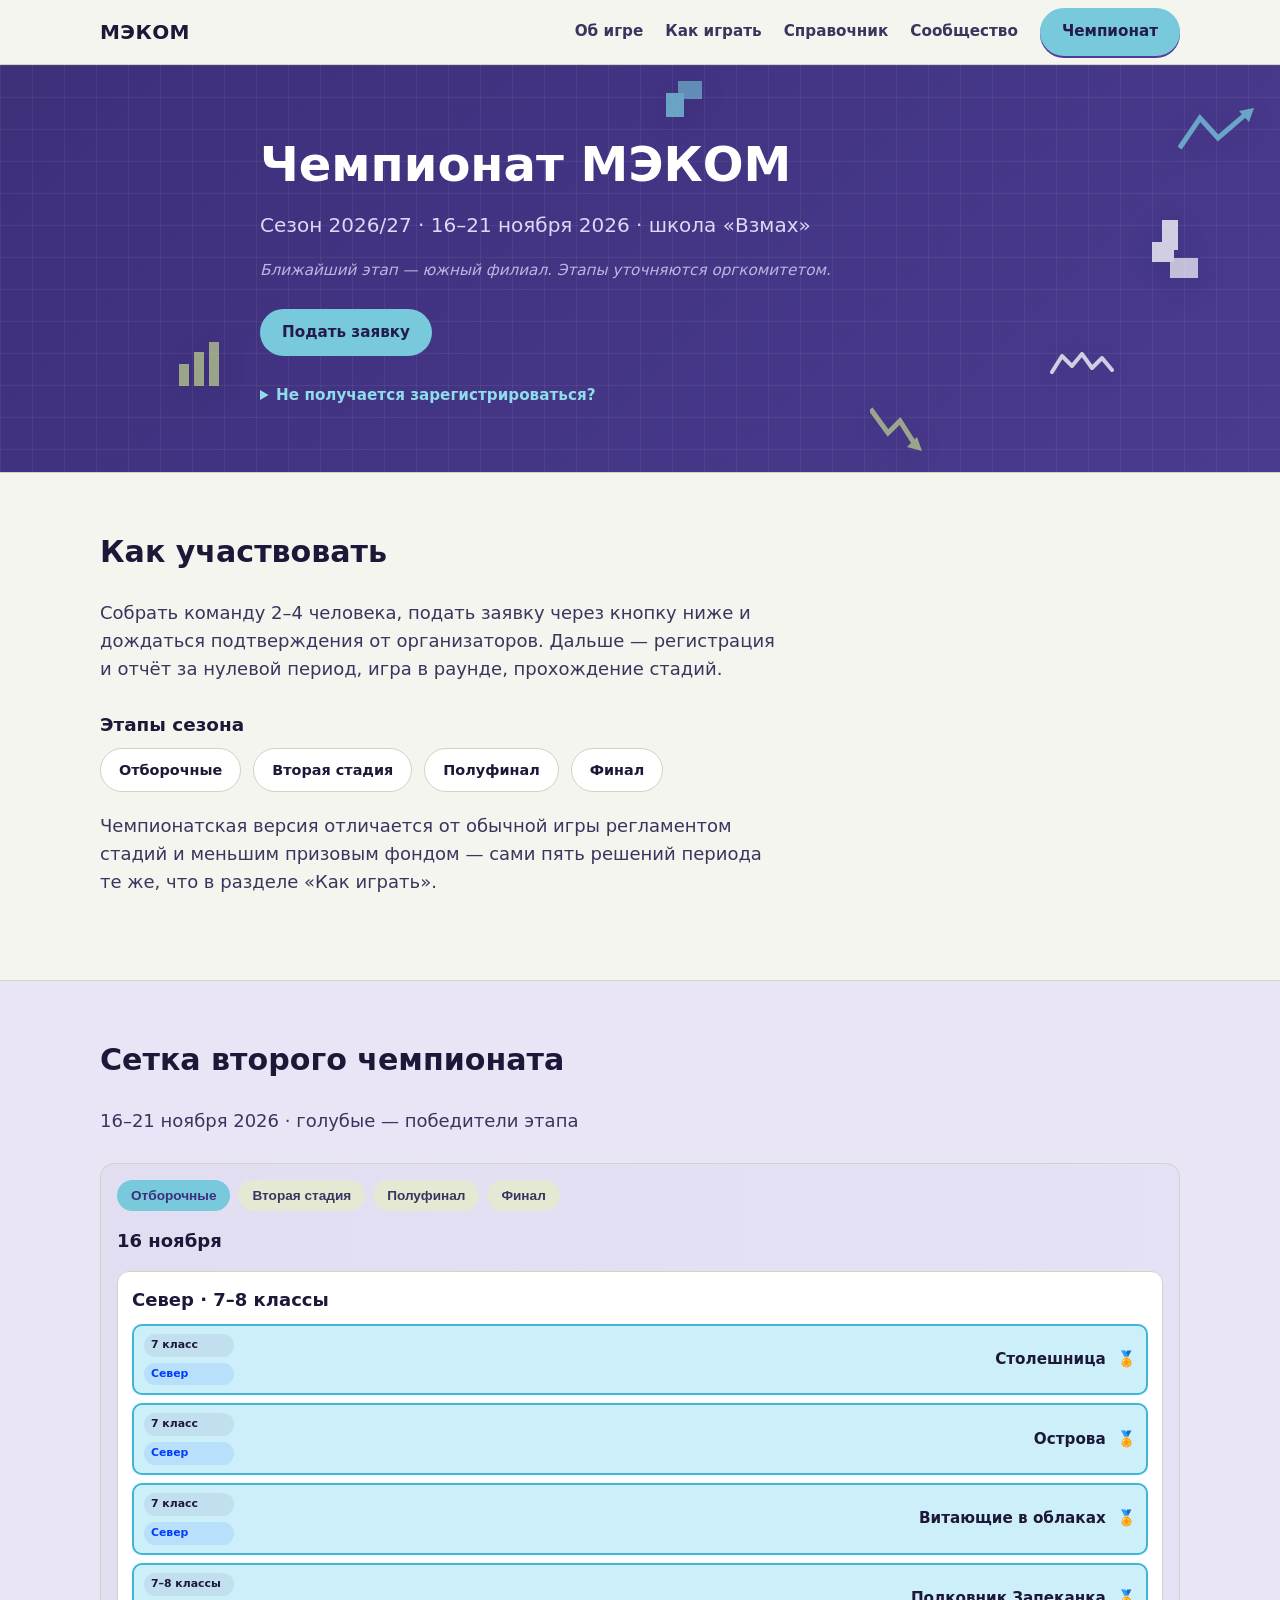
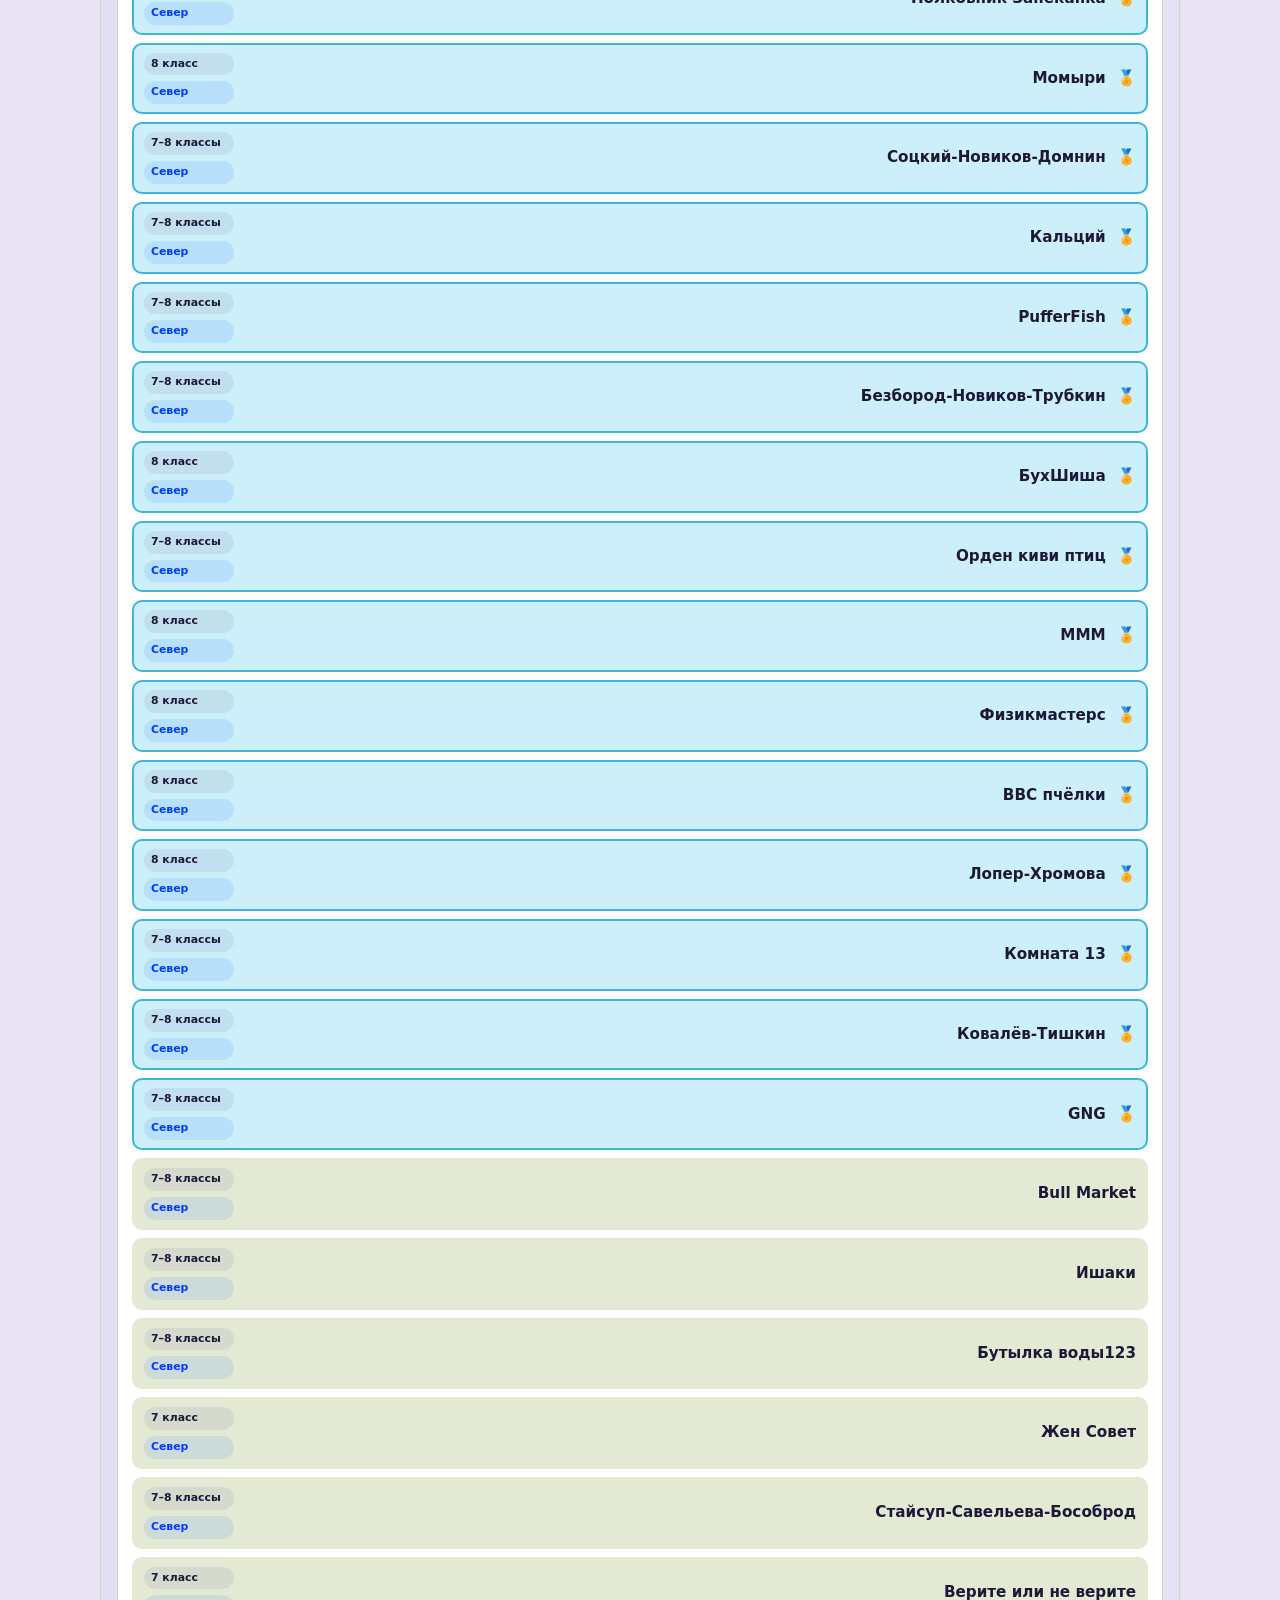
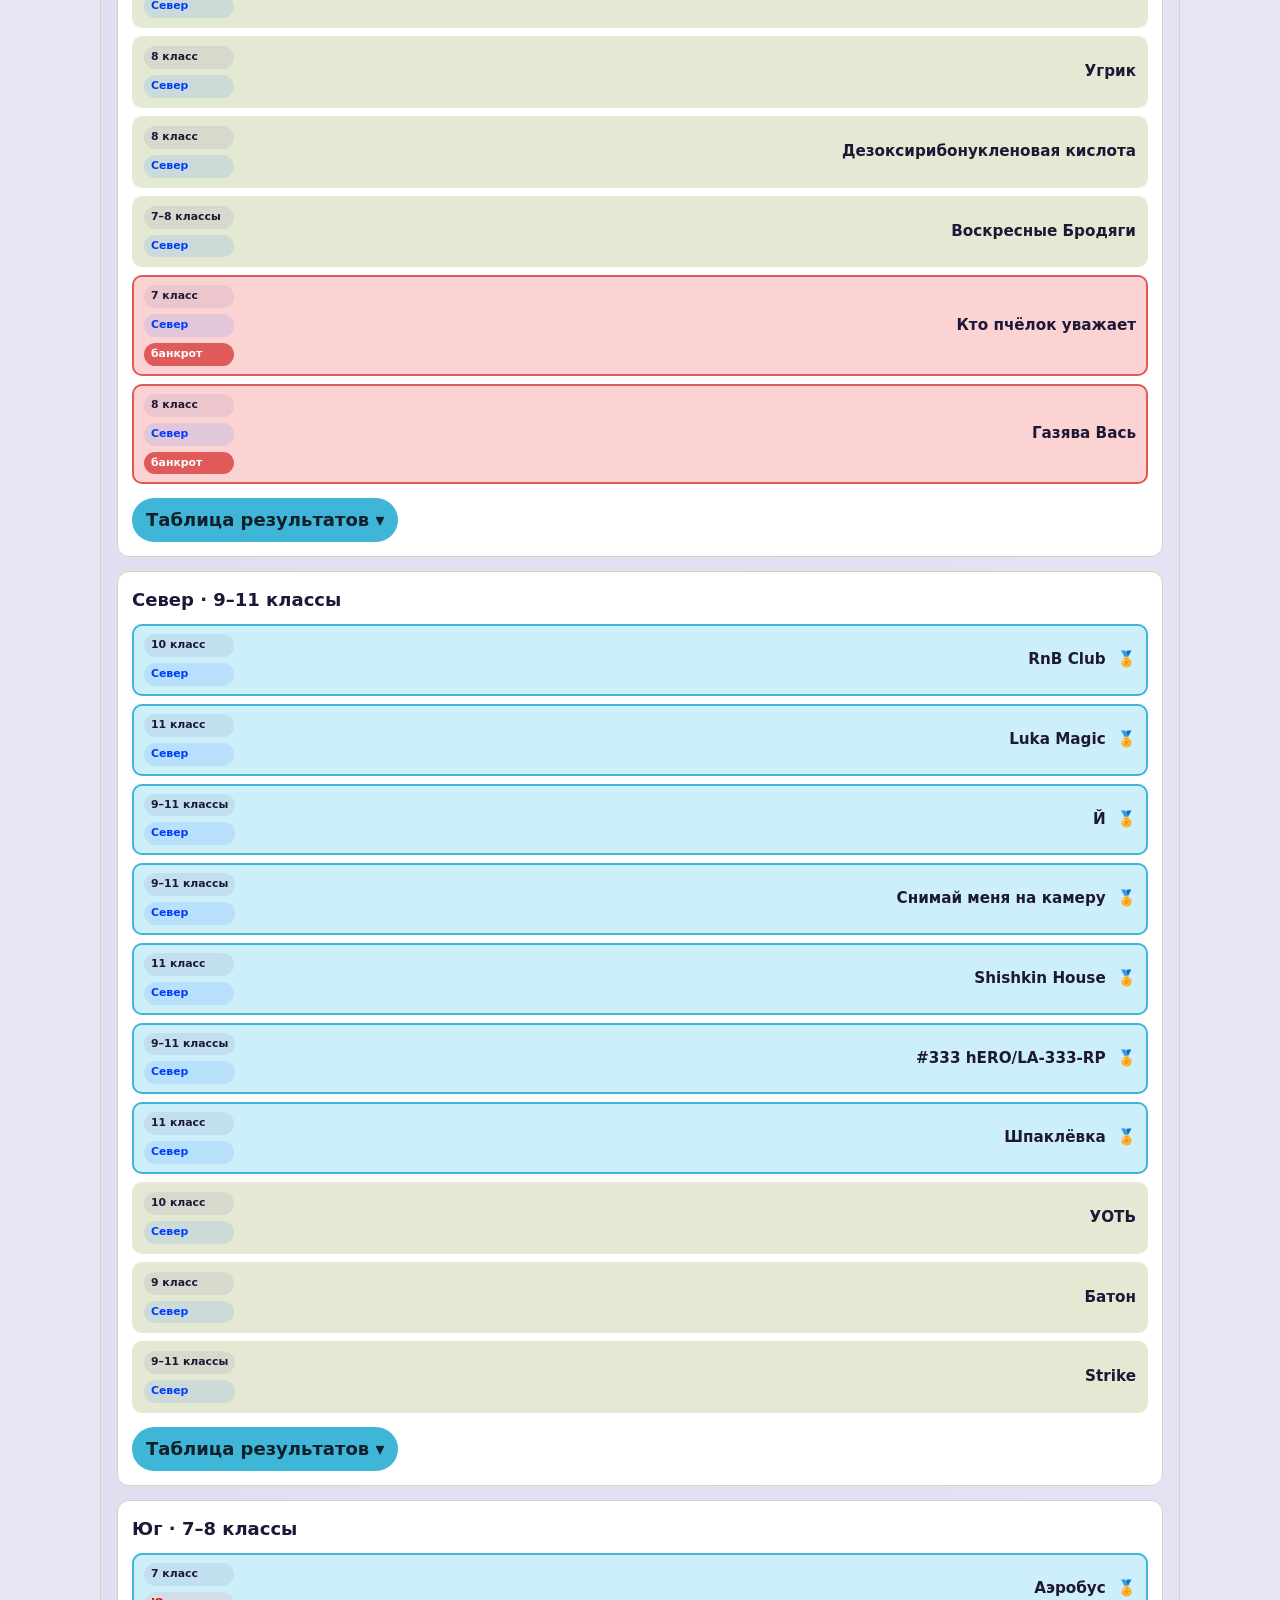
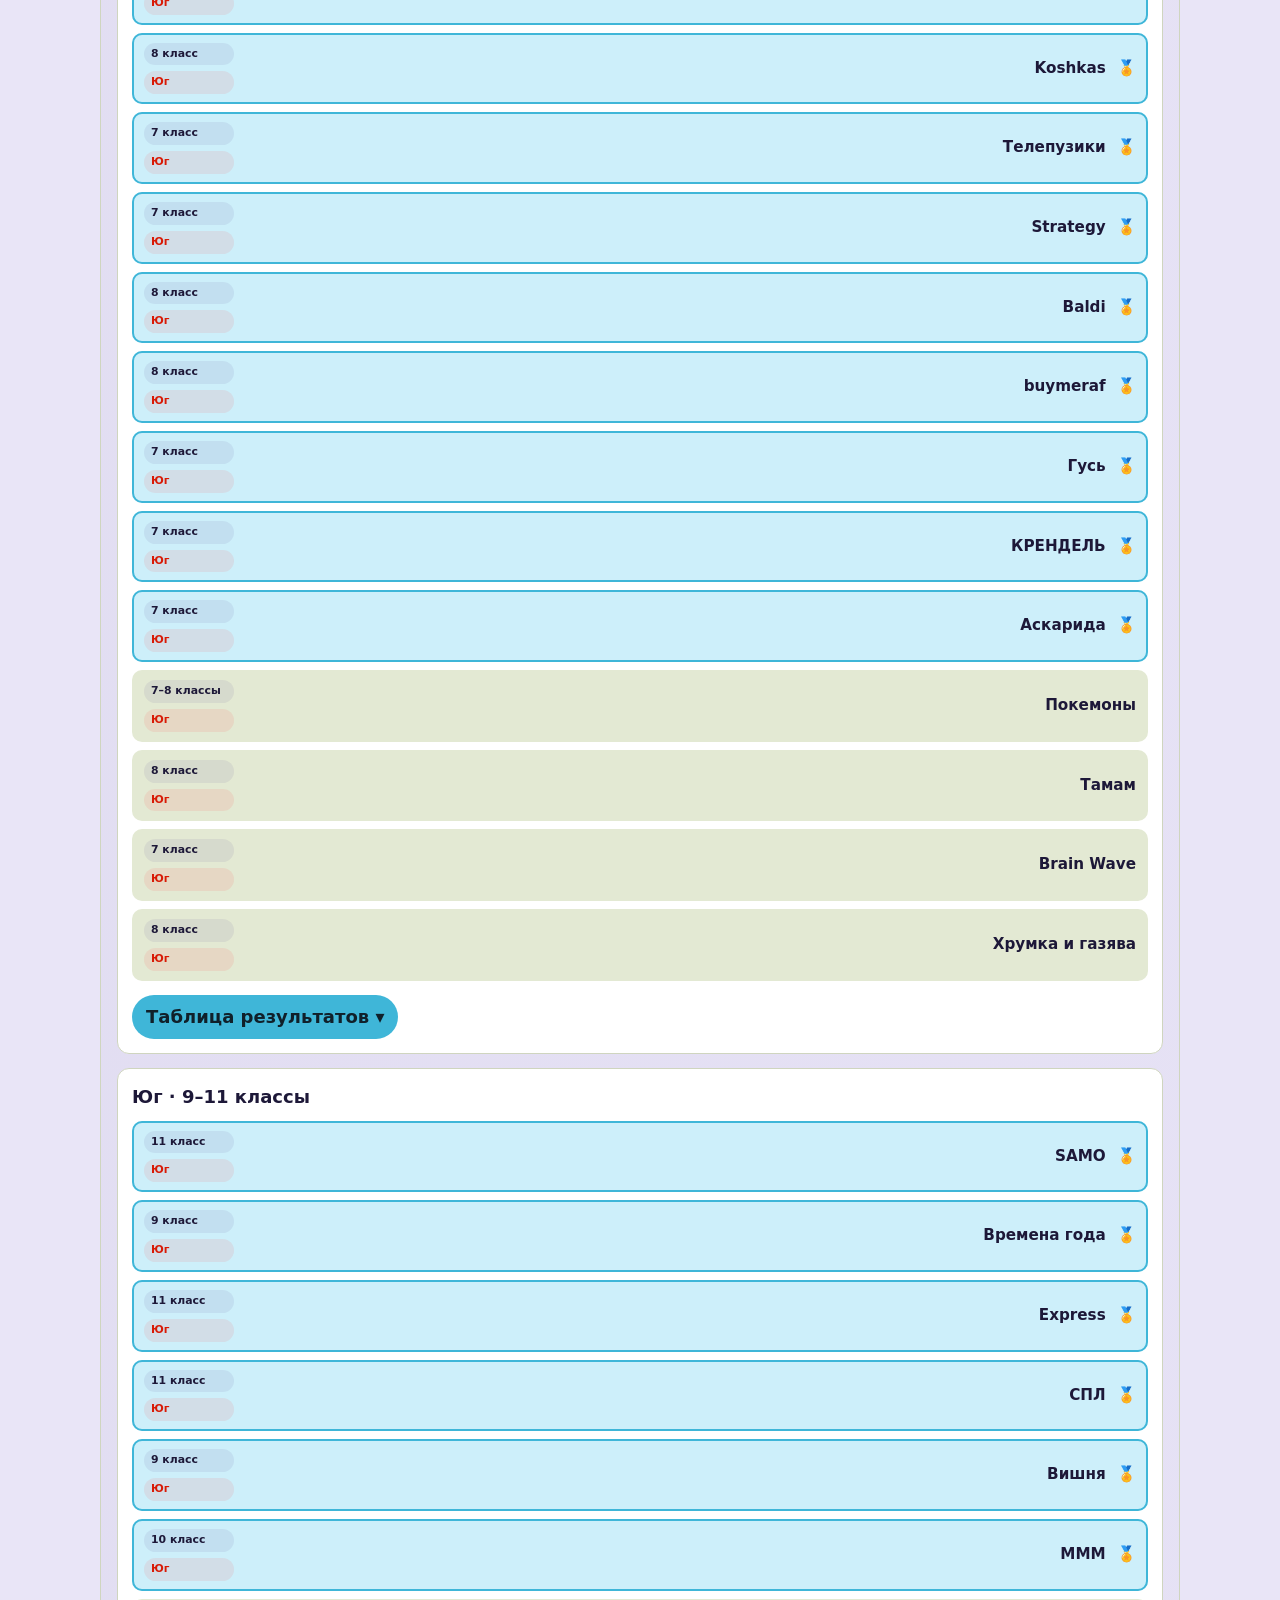
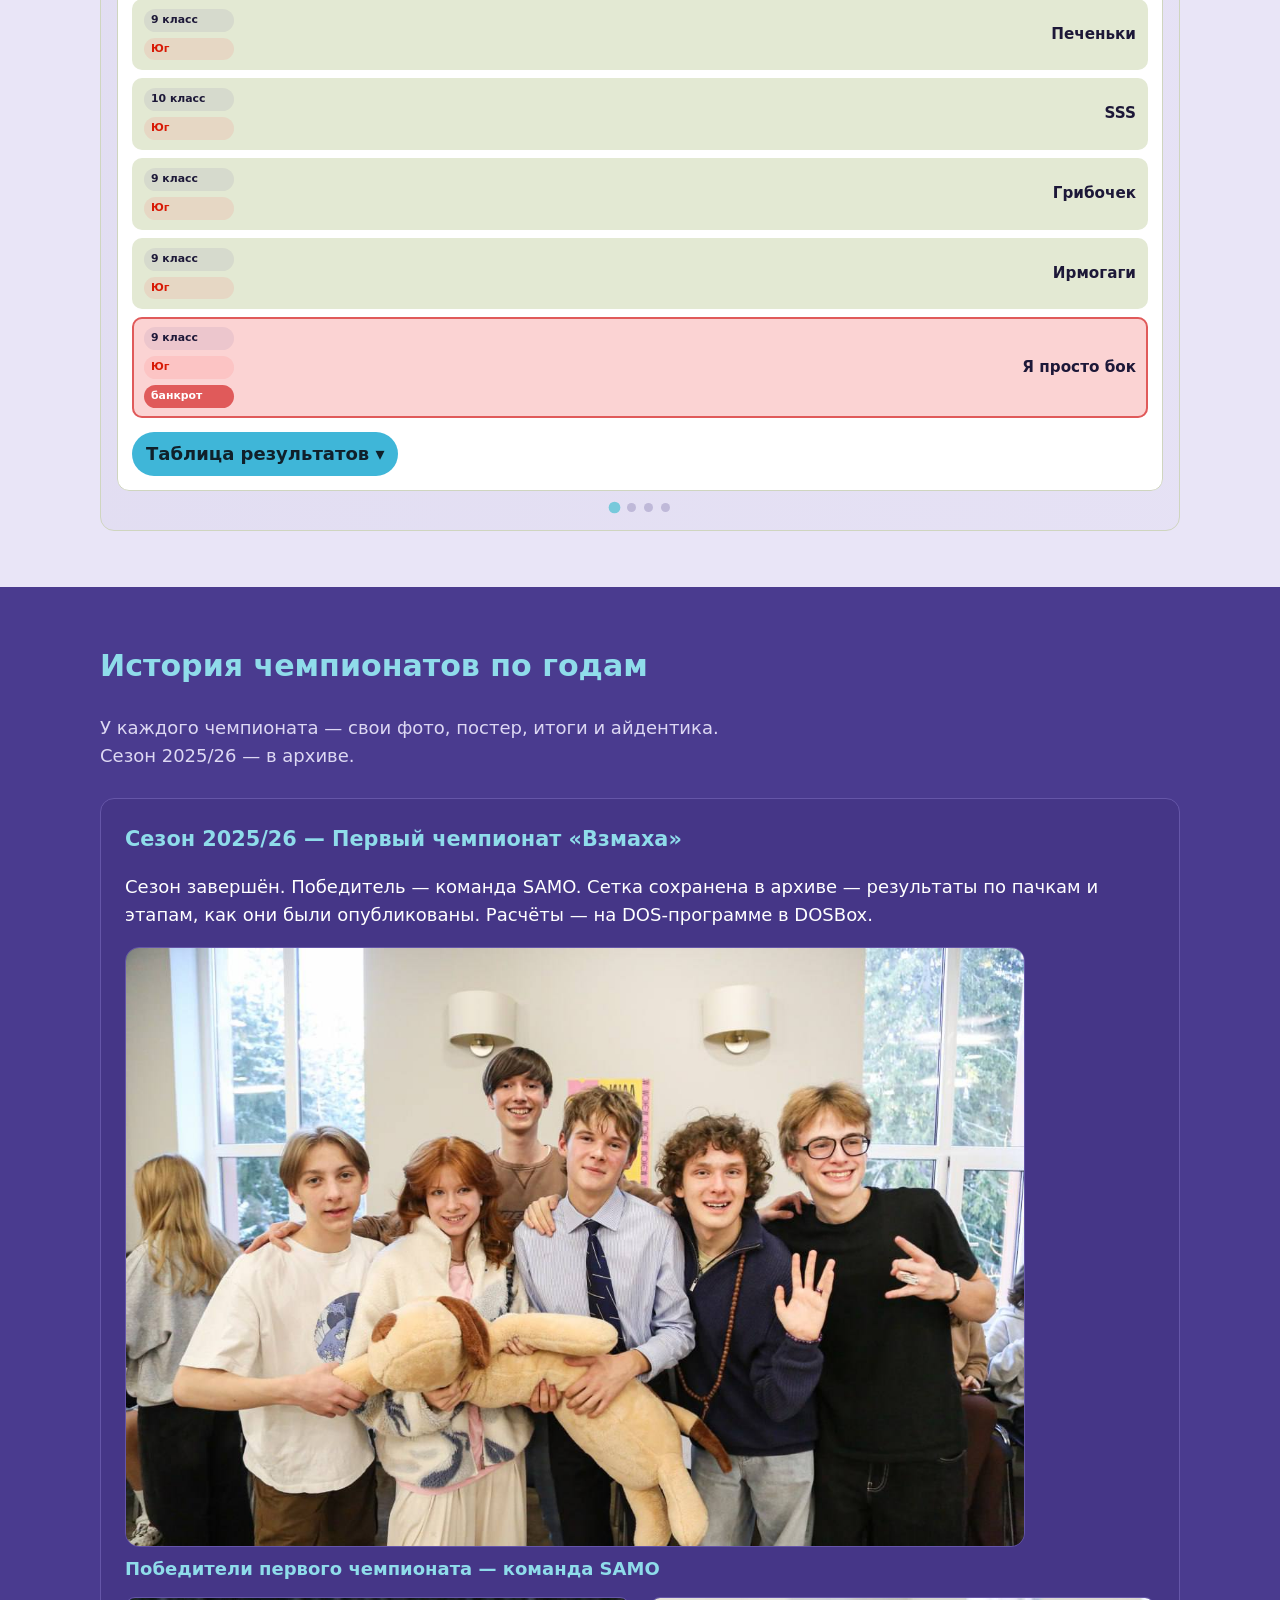
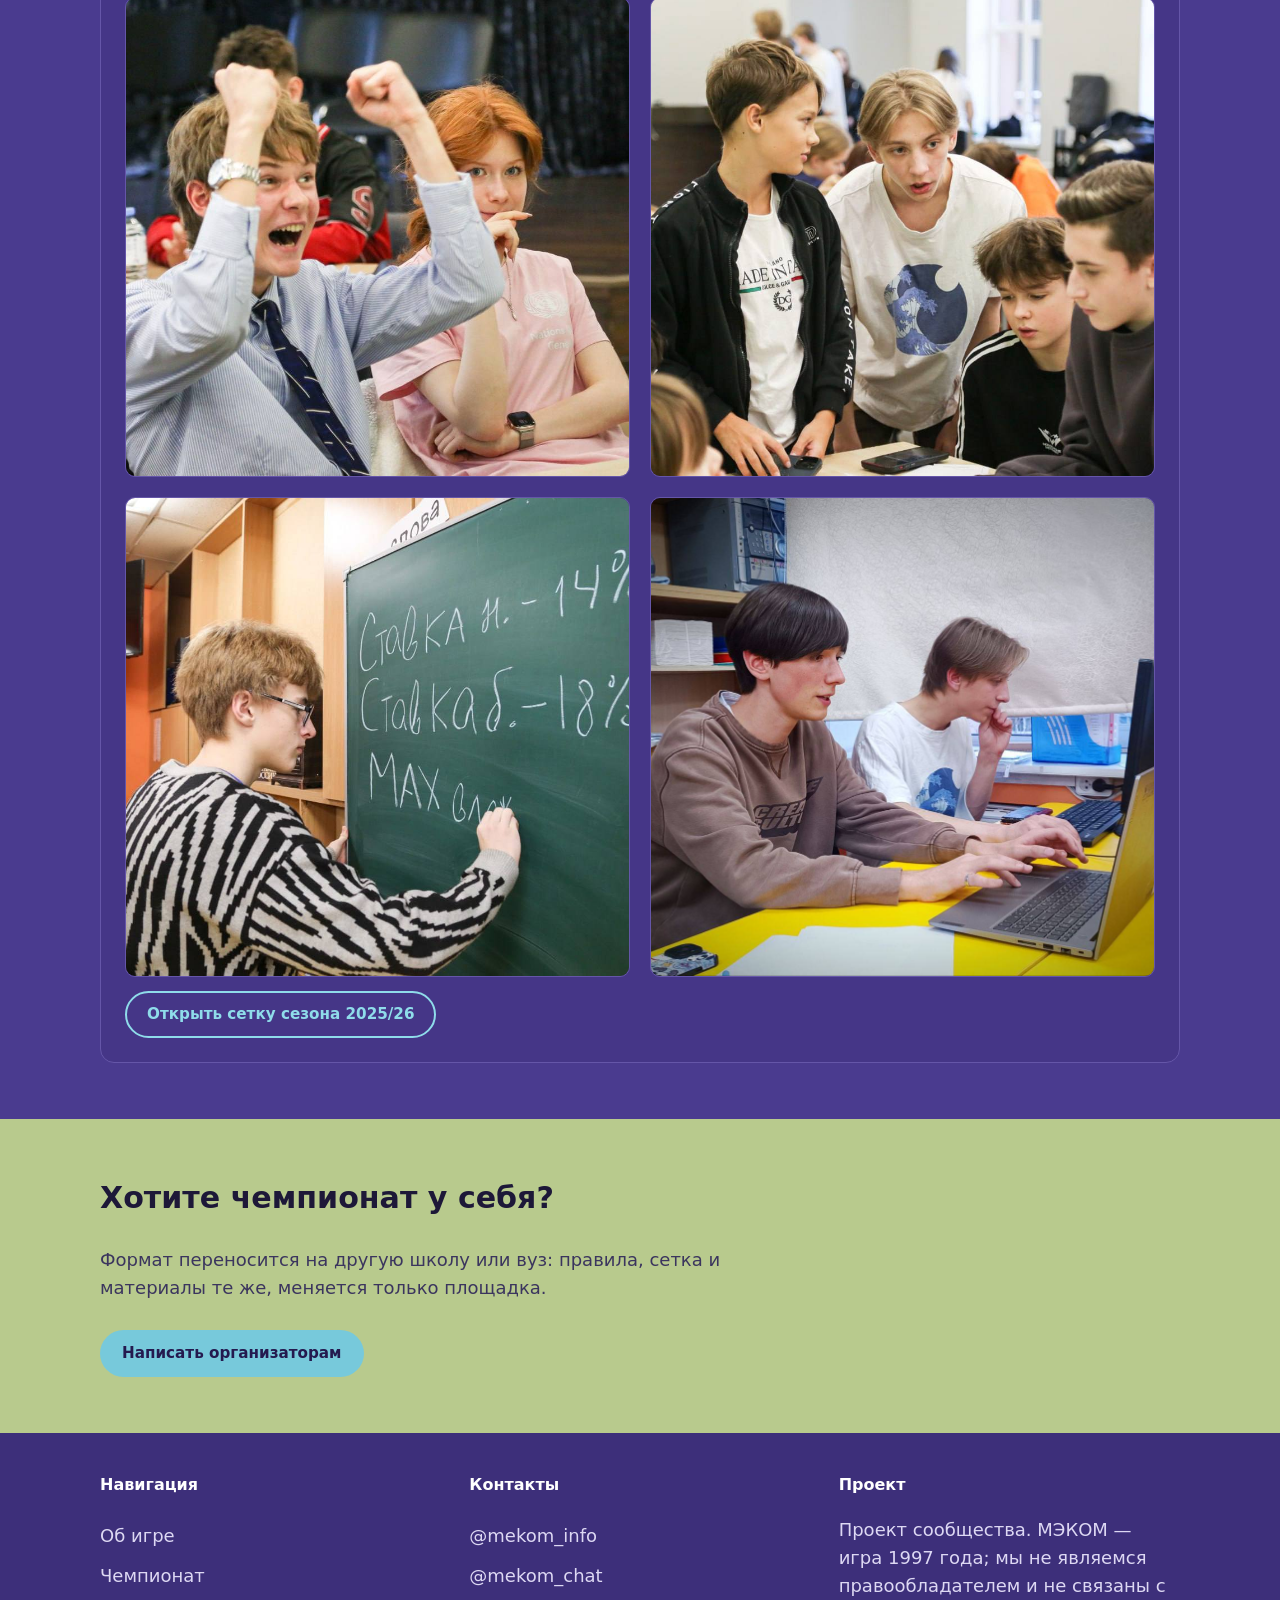
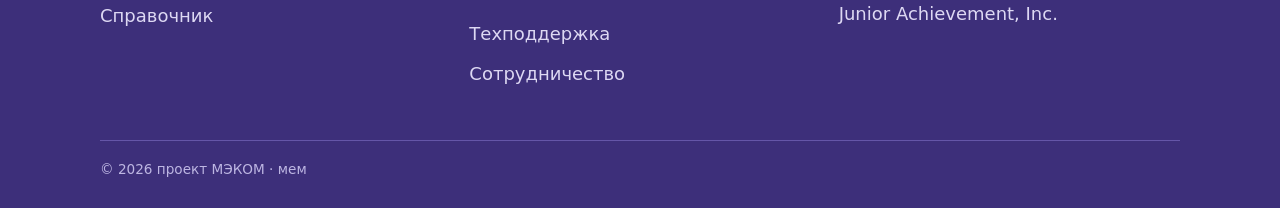
==== commit 40a52f5d: "Сетка 2026/27: ИдеиЛуиБлана переименована в «Вишня», 9 класс" ====
--- a/championship/index.html
+++ b/championship/index.html
@@ -122,6 +122,6 @@
 
 <script src="../assets/js/boot.js?v=20261115e" data-base="../"></script>
 <script src="../assets/js/main.js?v=20261117d"></script>
-<script src="../assets/js/bracket.js?v=20261117d"></script>
+<script src="../assets/js/bracket.js?v=20261118c"></script>
 </body>
 </html>
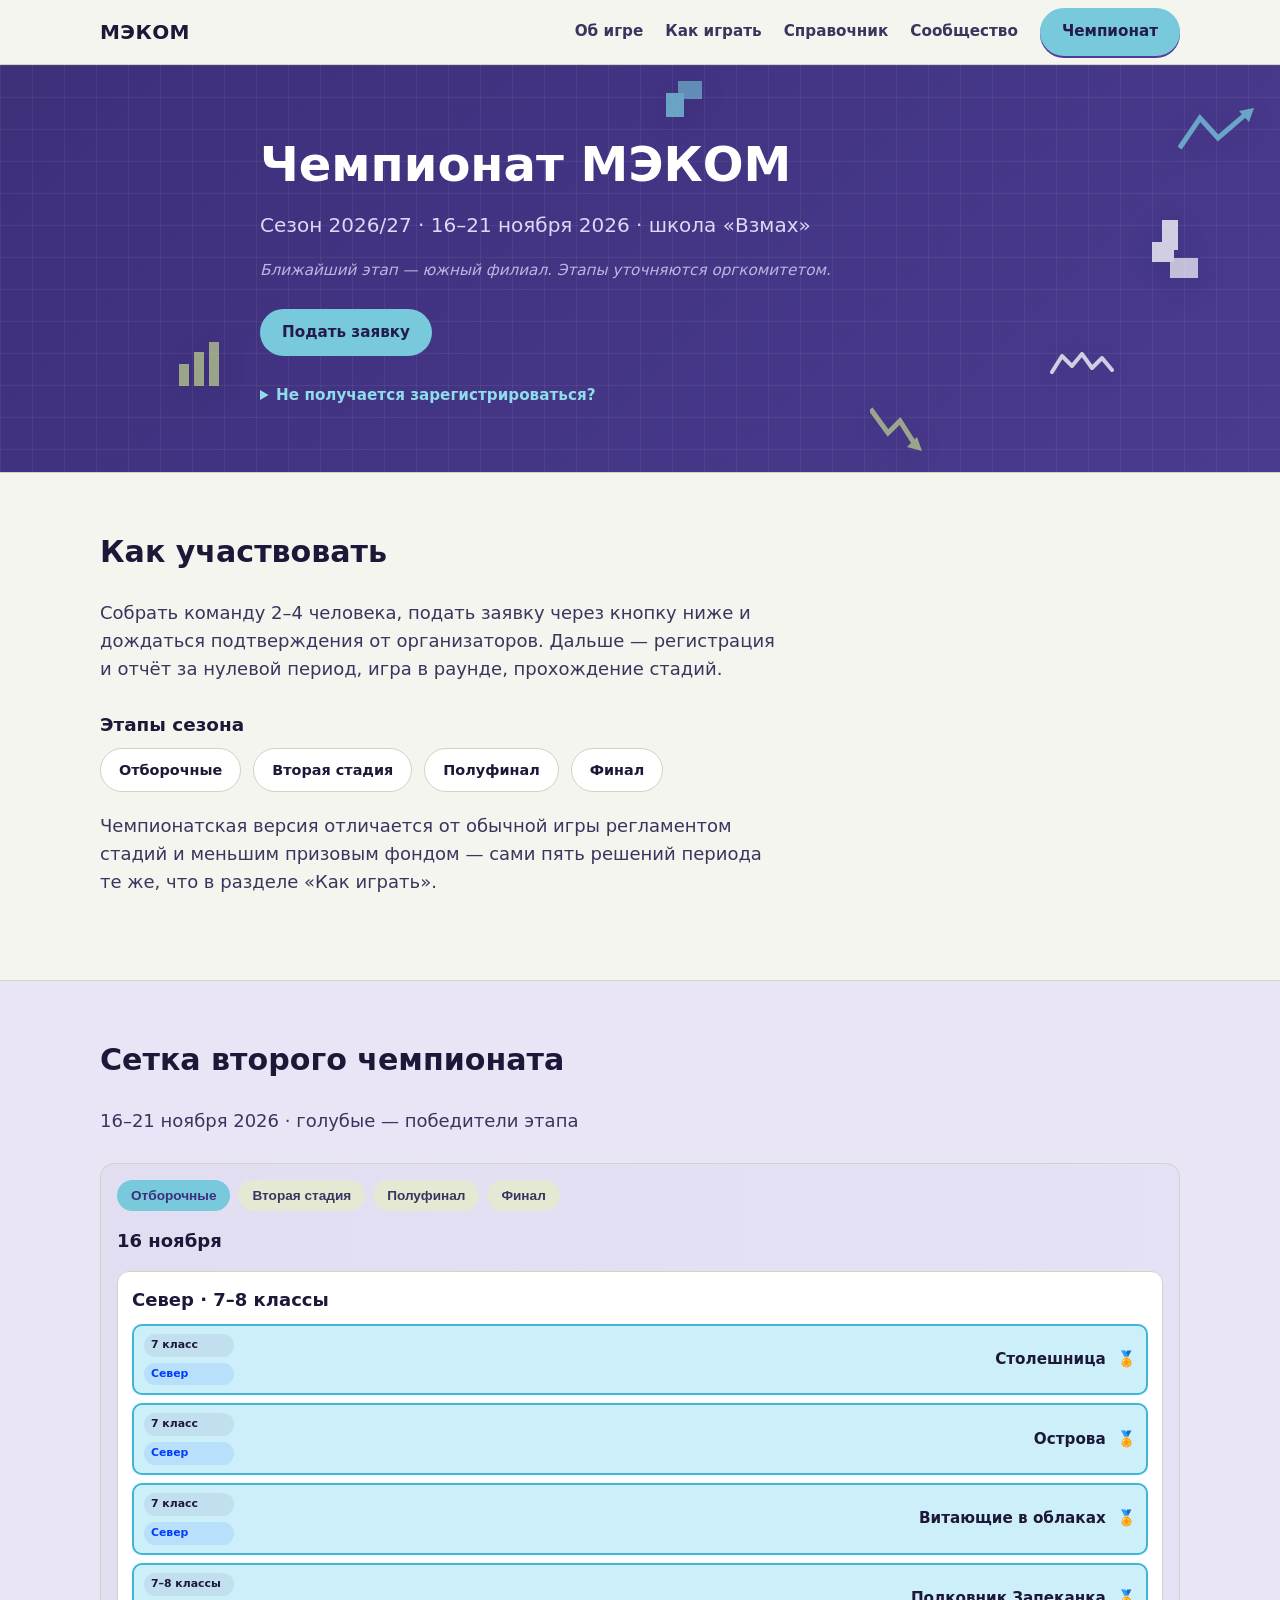
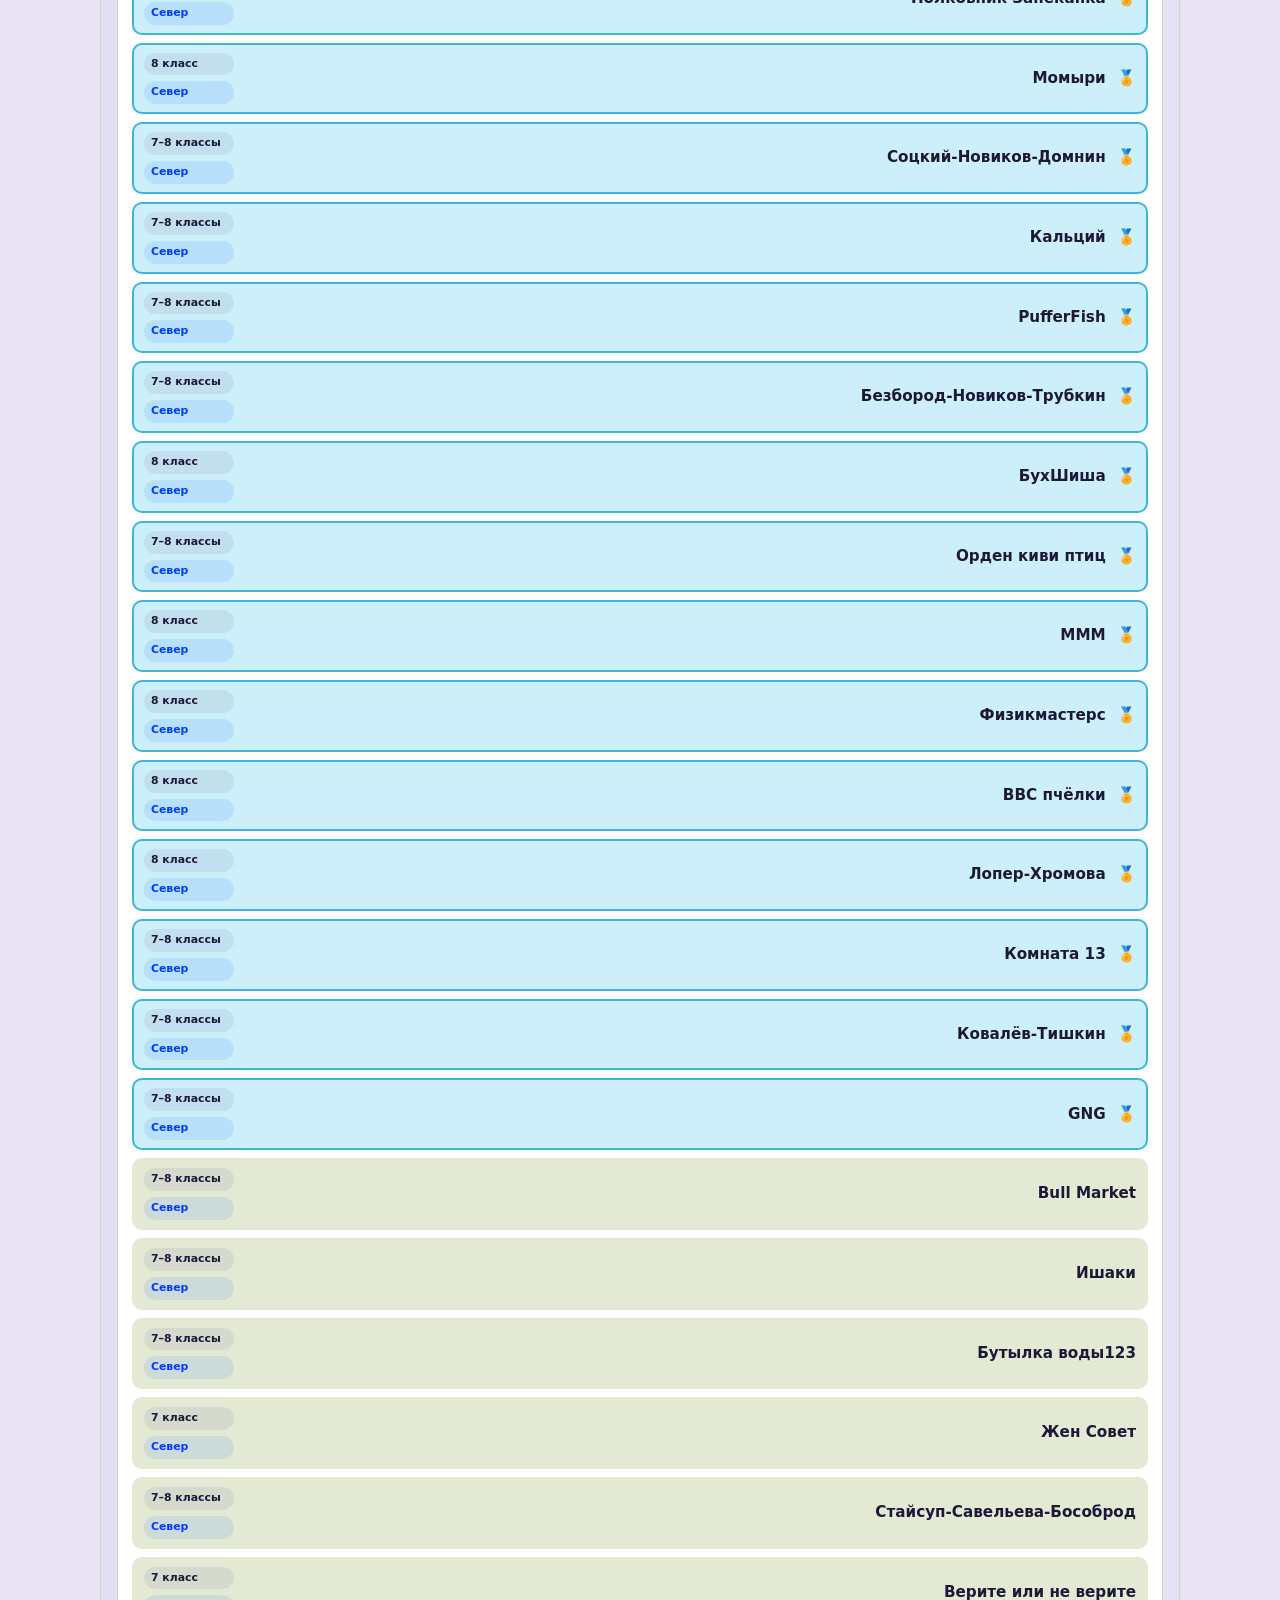
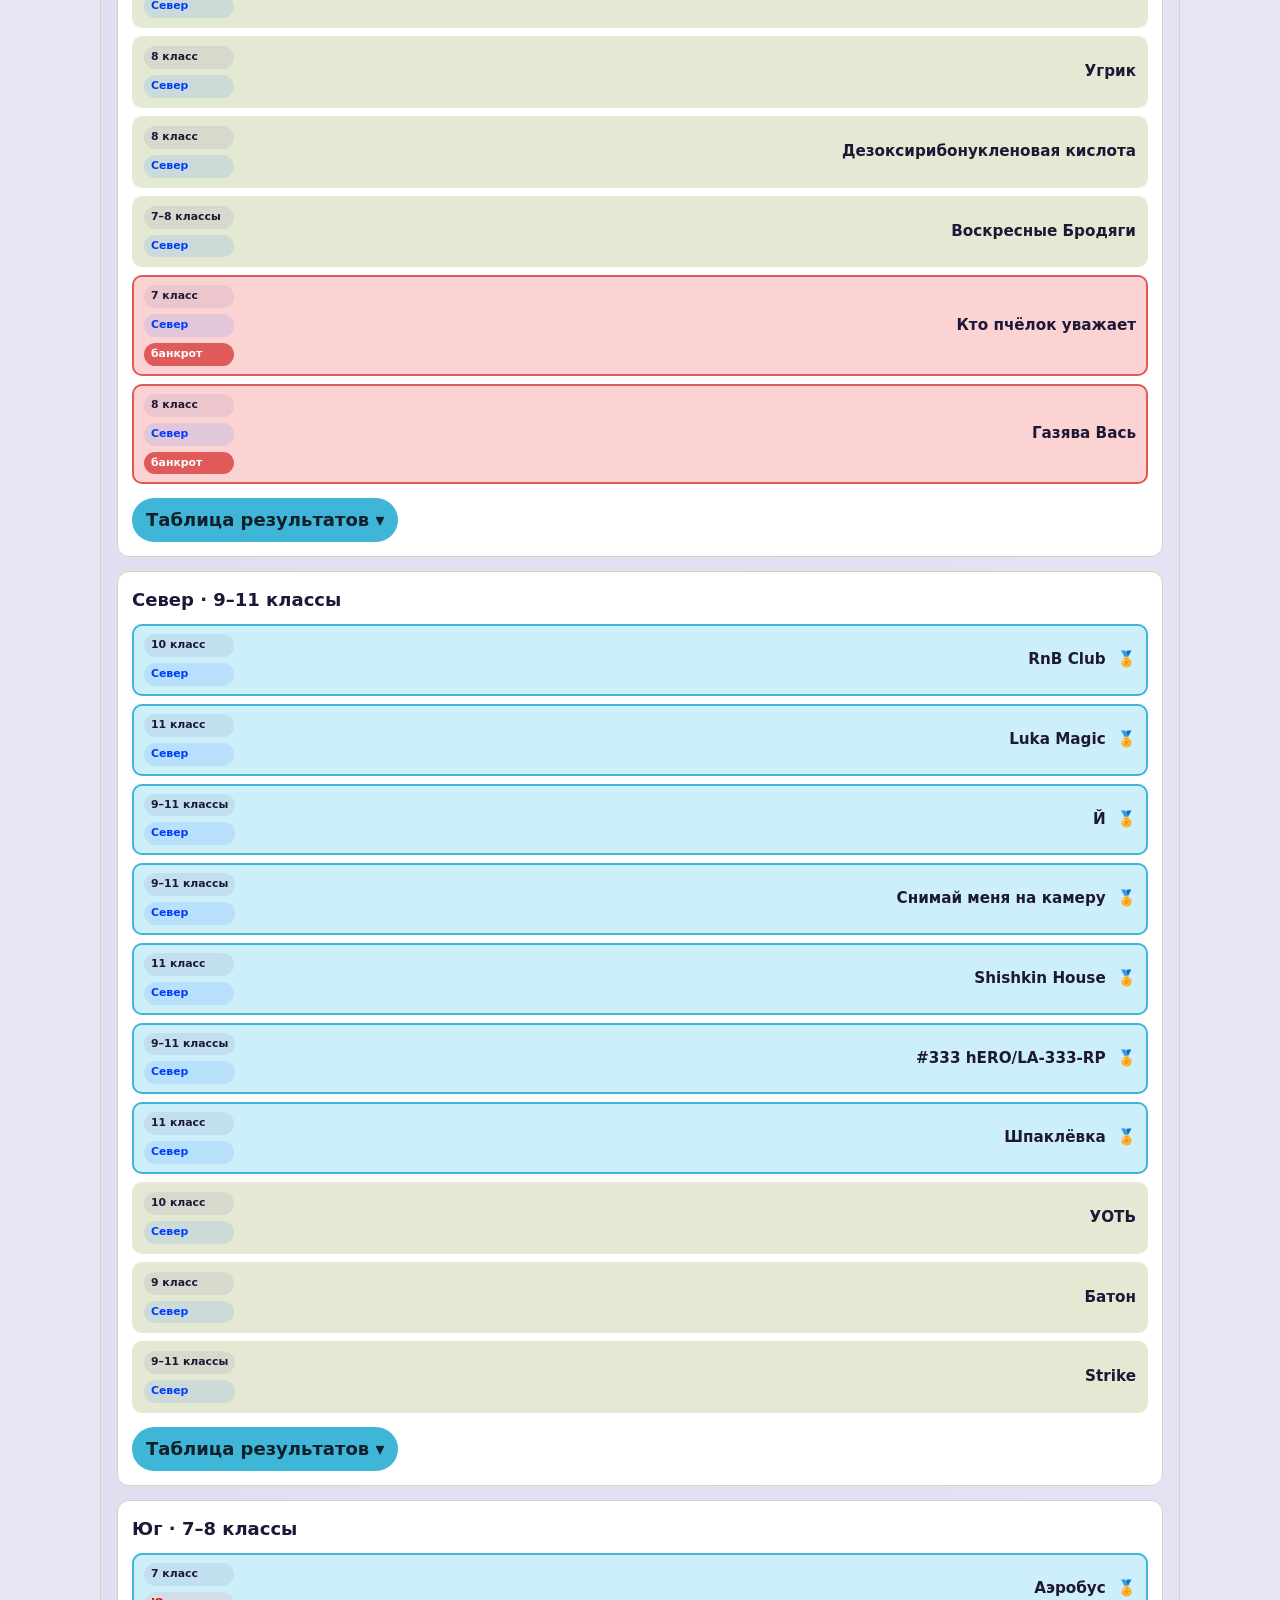
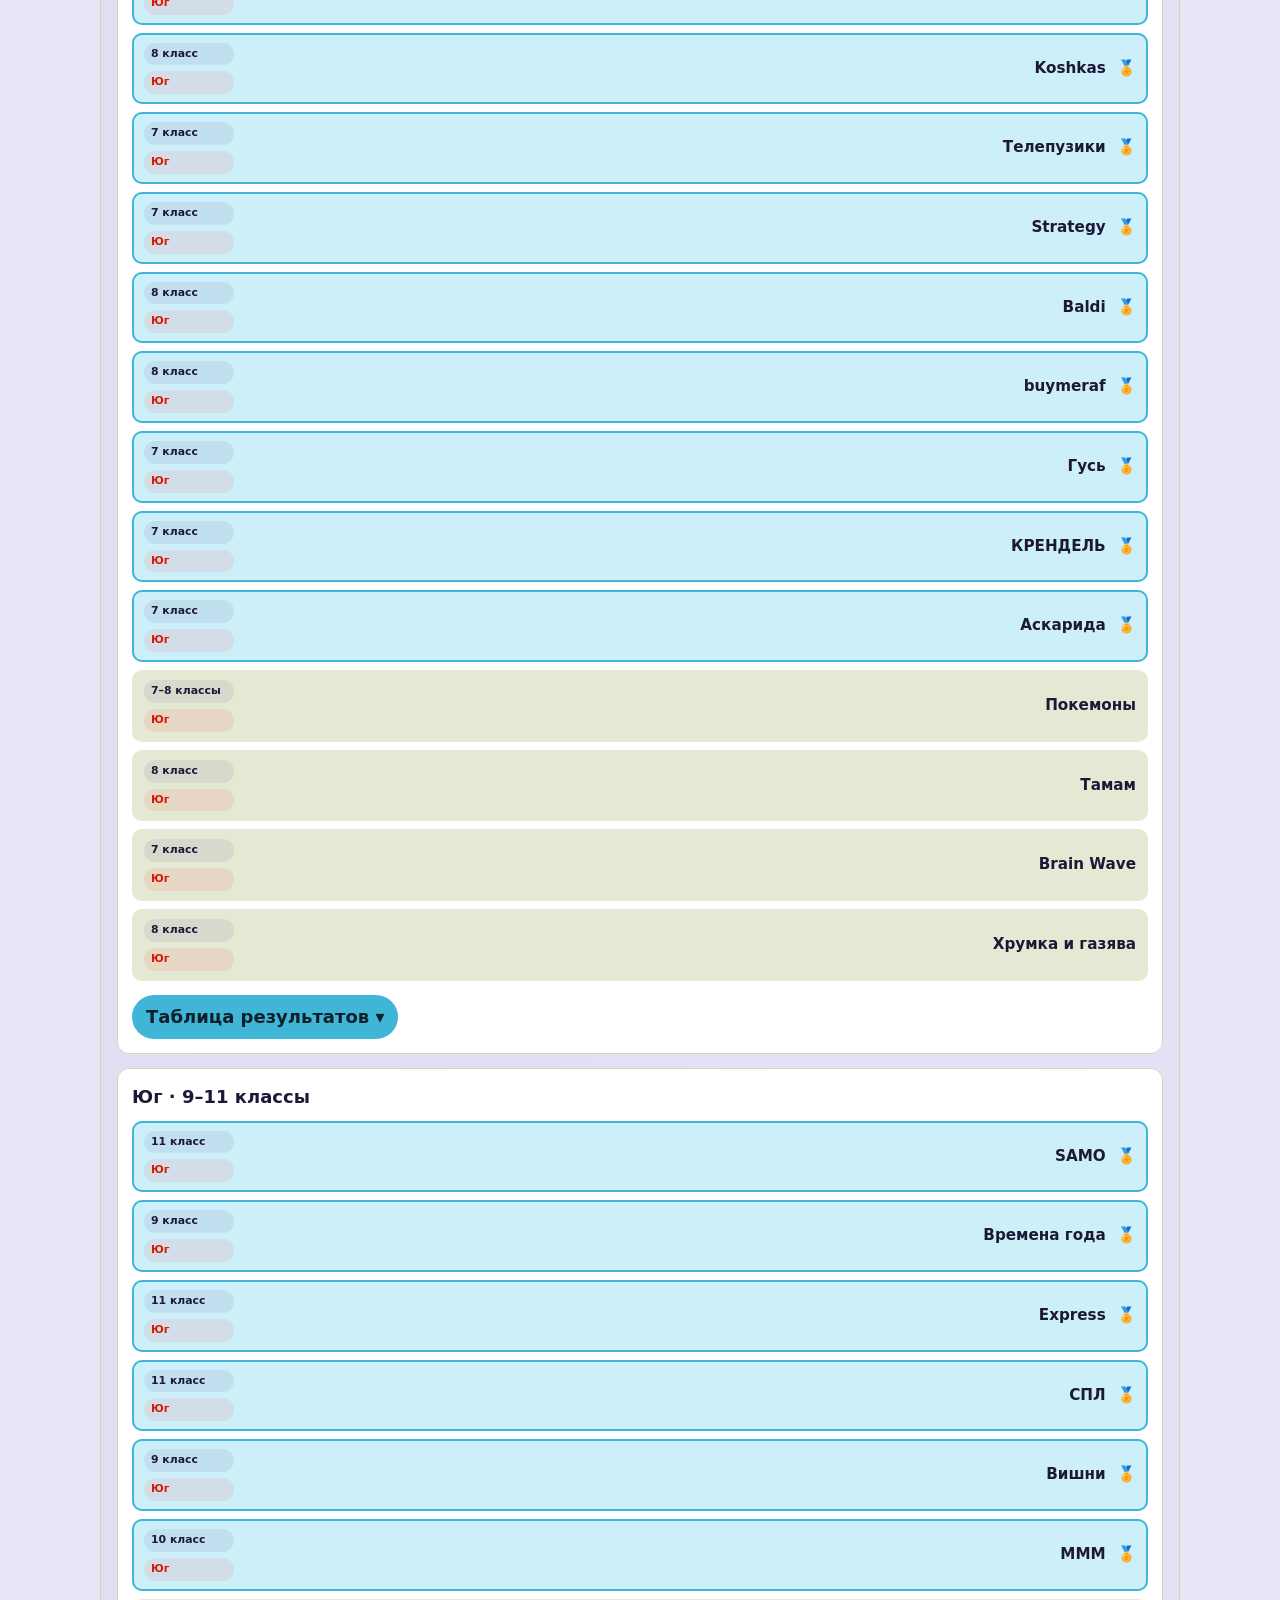
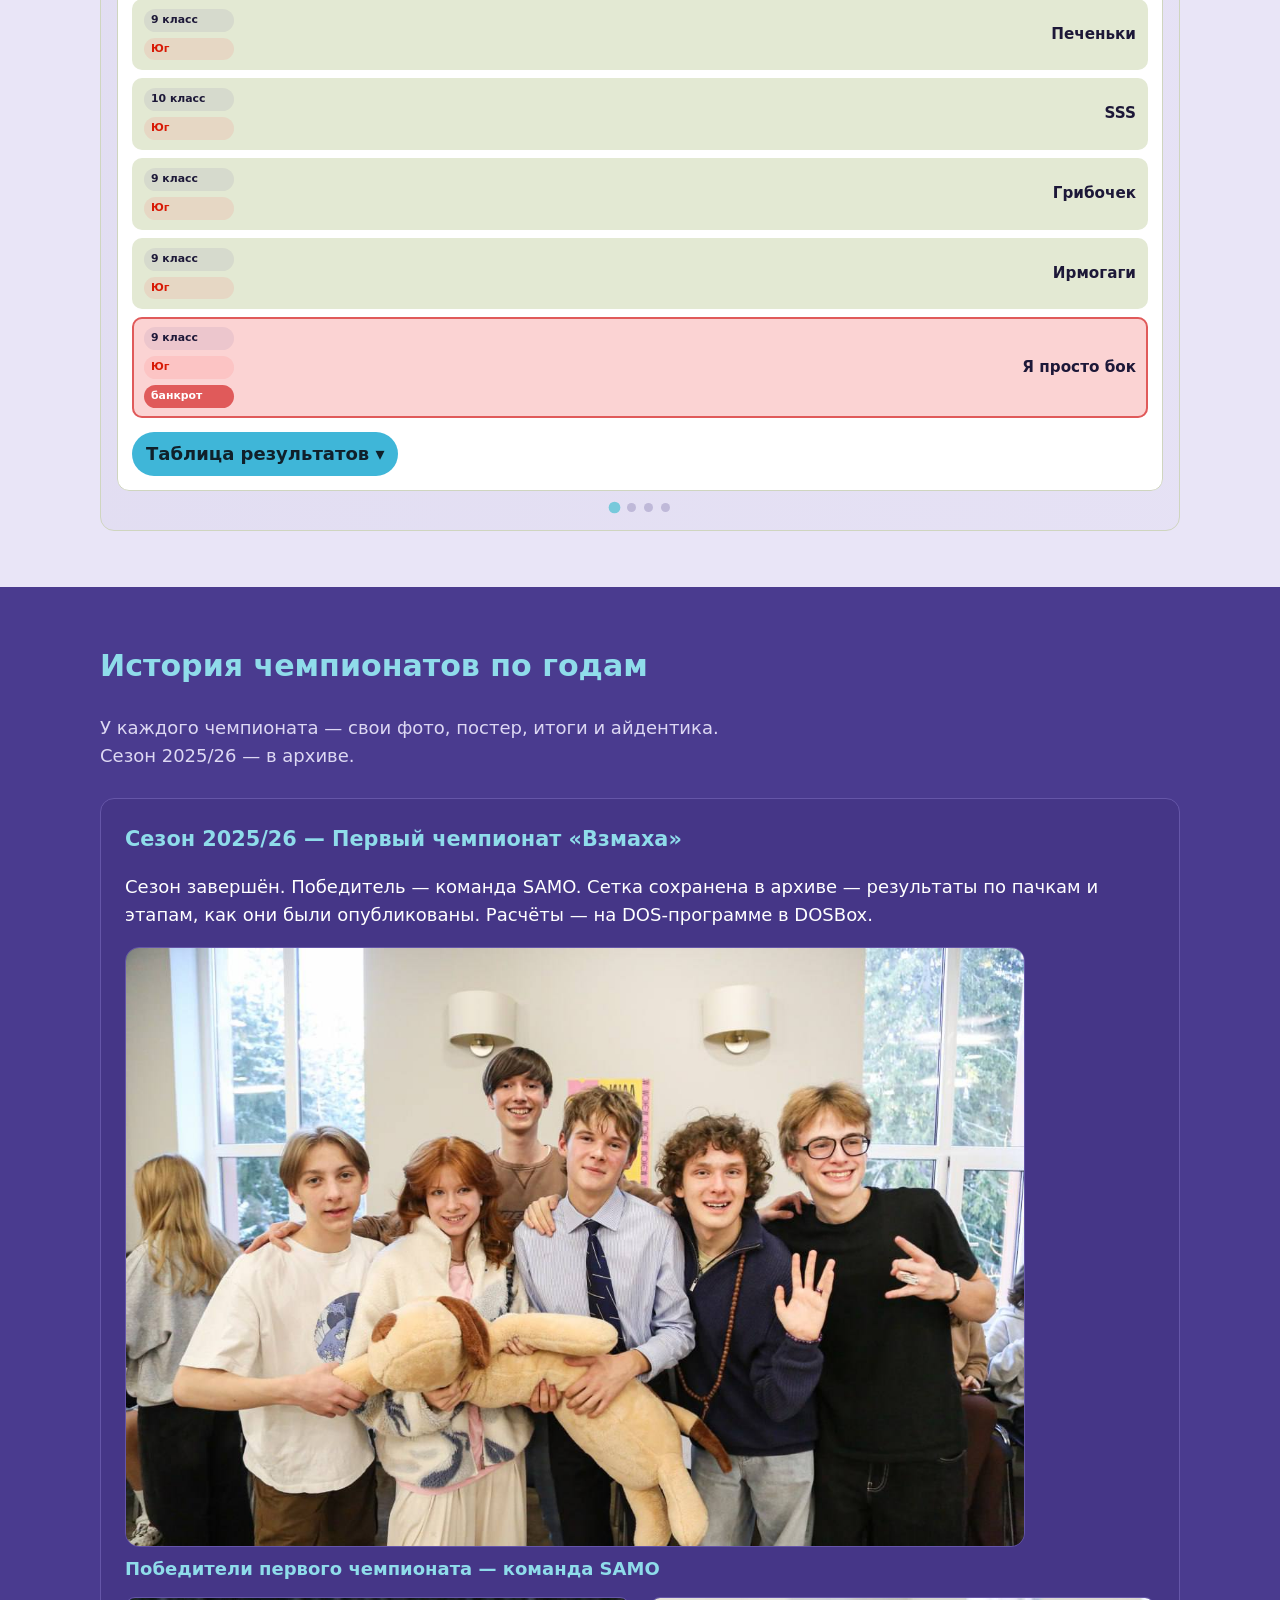
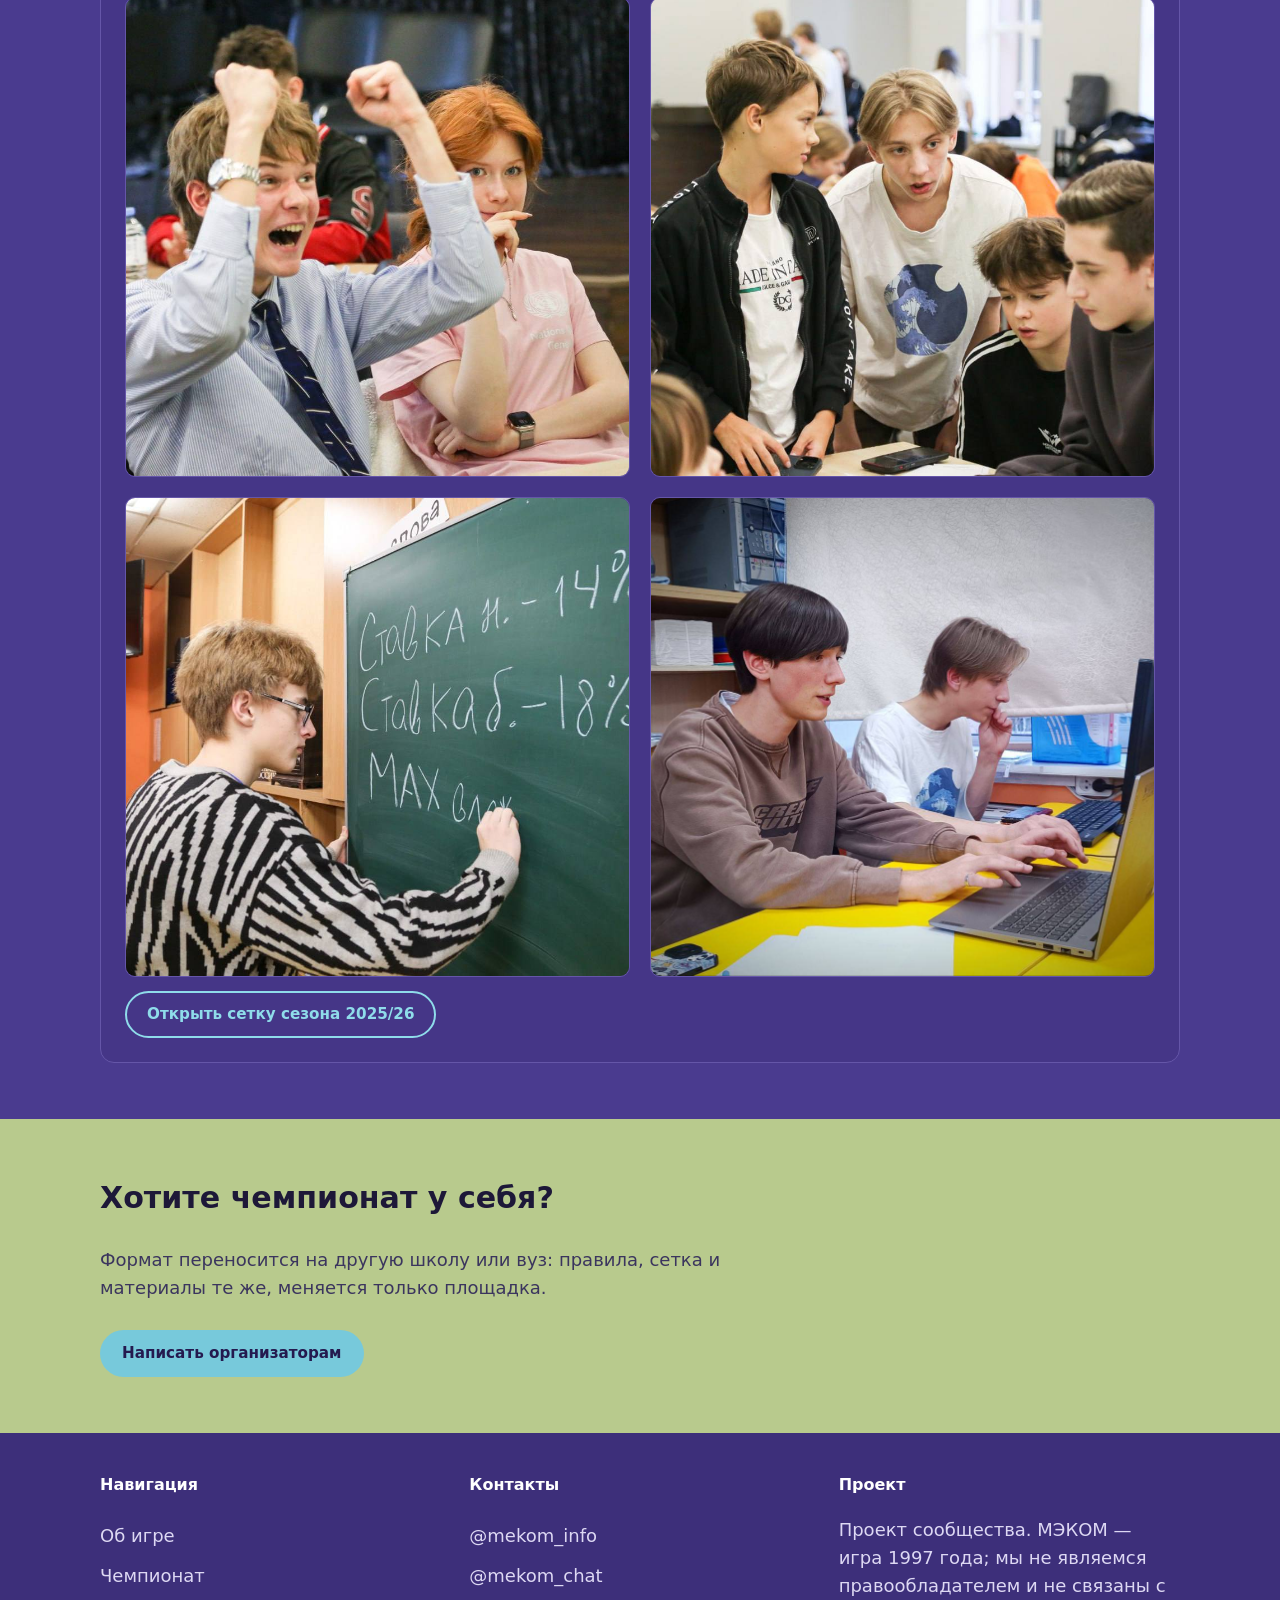
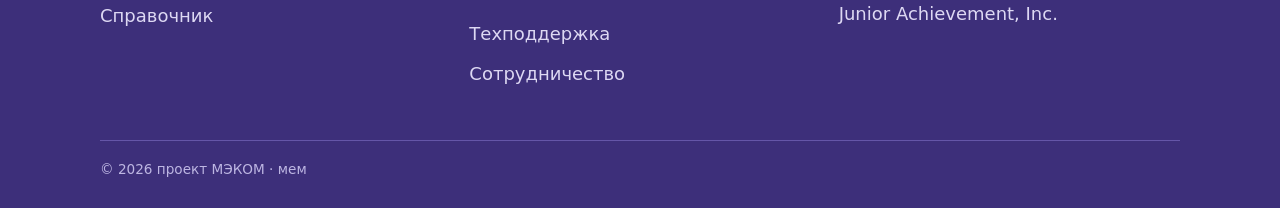
==== commit c589d54d: "Сетка 2026/27: команда «Вишня» переименована в «Вишни»" ====
--- a/championship/index.html
+++ b/championship/index.html
@@ -122,6 +122,6 @@
 
 <script src="../assets/js/boot.js?v=20261115e" data-base="../"></script>
 <script src="../assets/js/main.js?v=20261117d"></script>
-<script src="../assets/js/bracket.js?v=20261118c"></script>
+<script src="../assets/js/bracket.js?v=20261118d"></script>
 </body>
 </html>
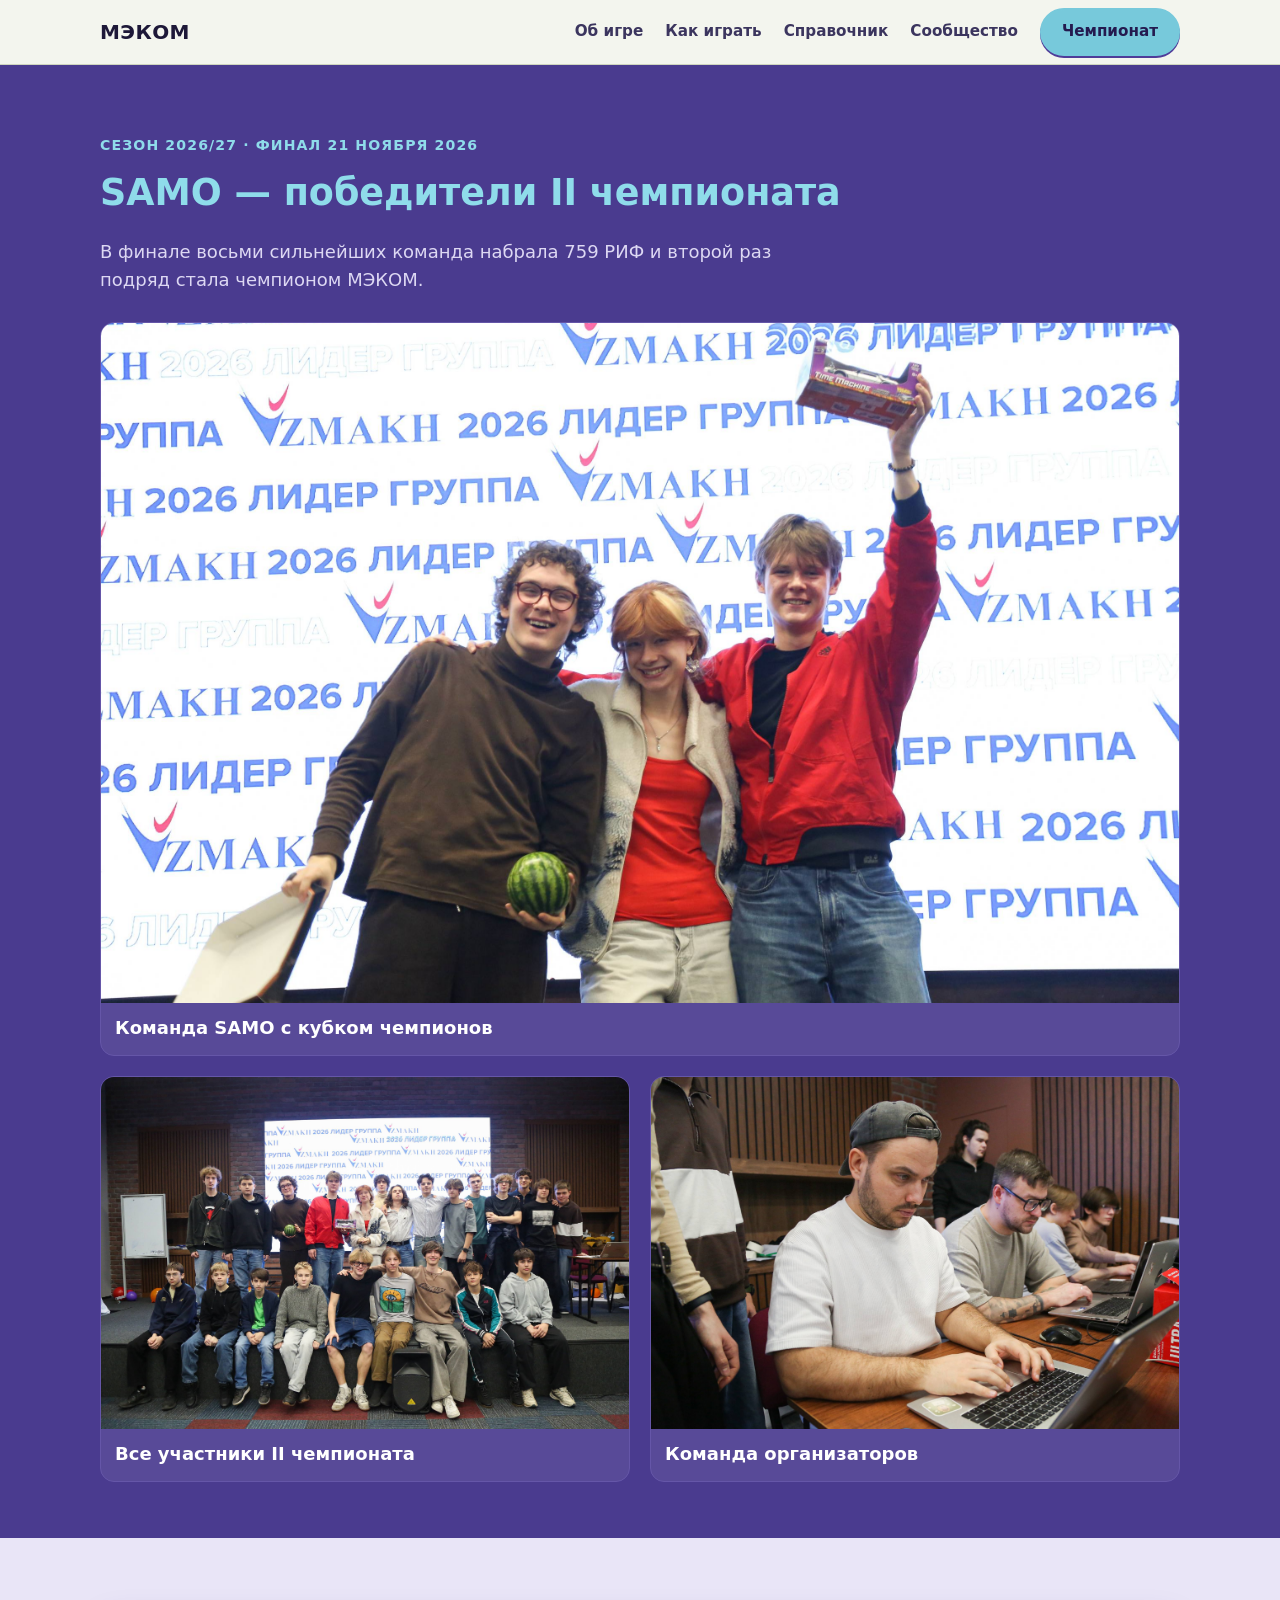
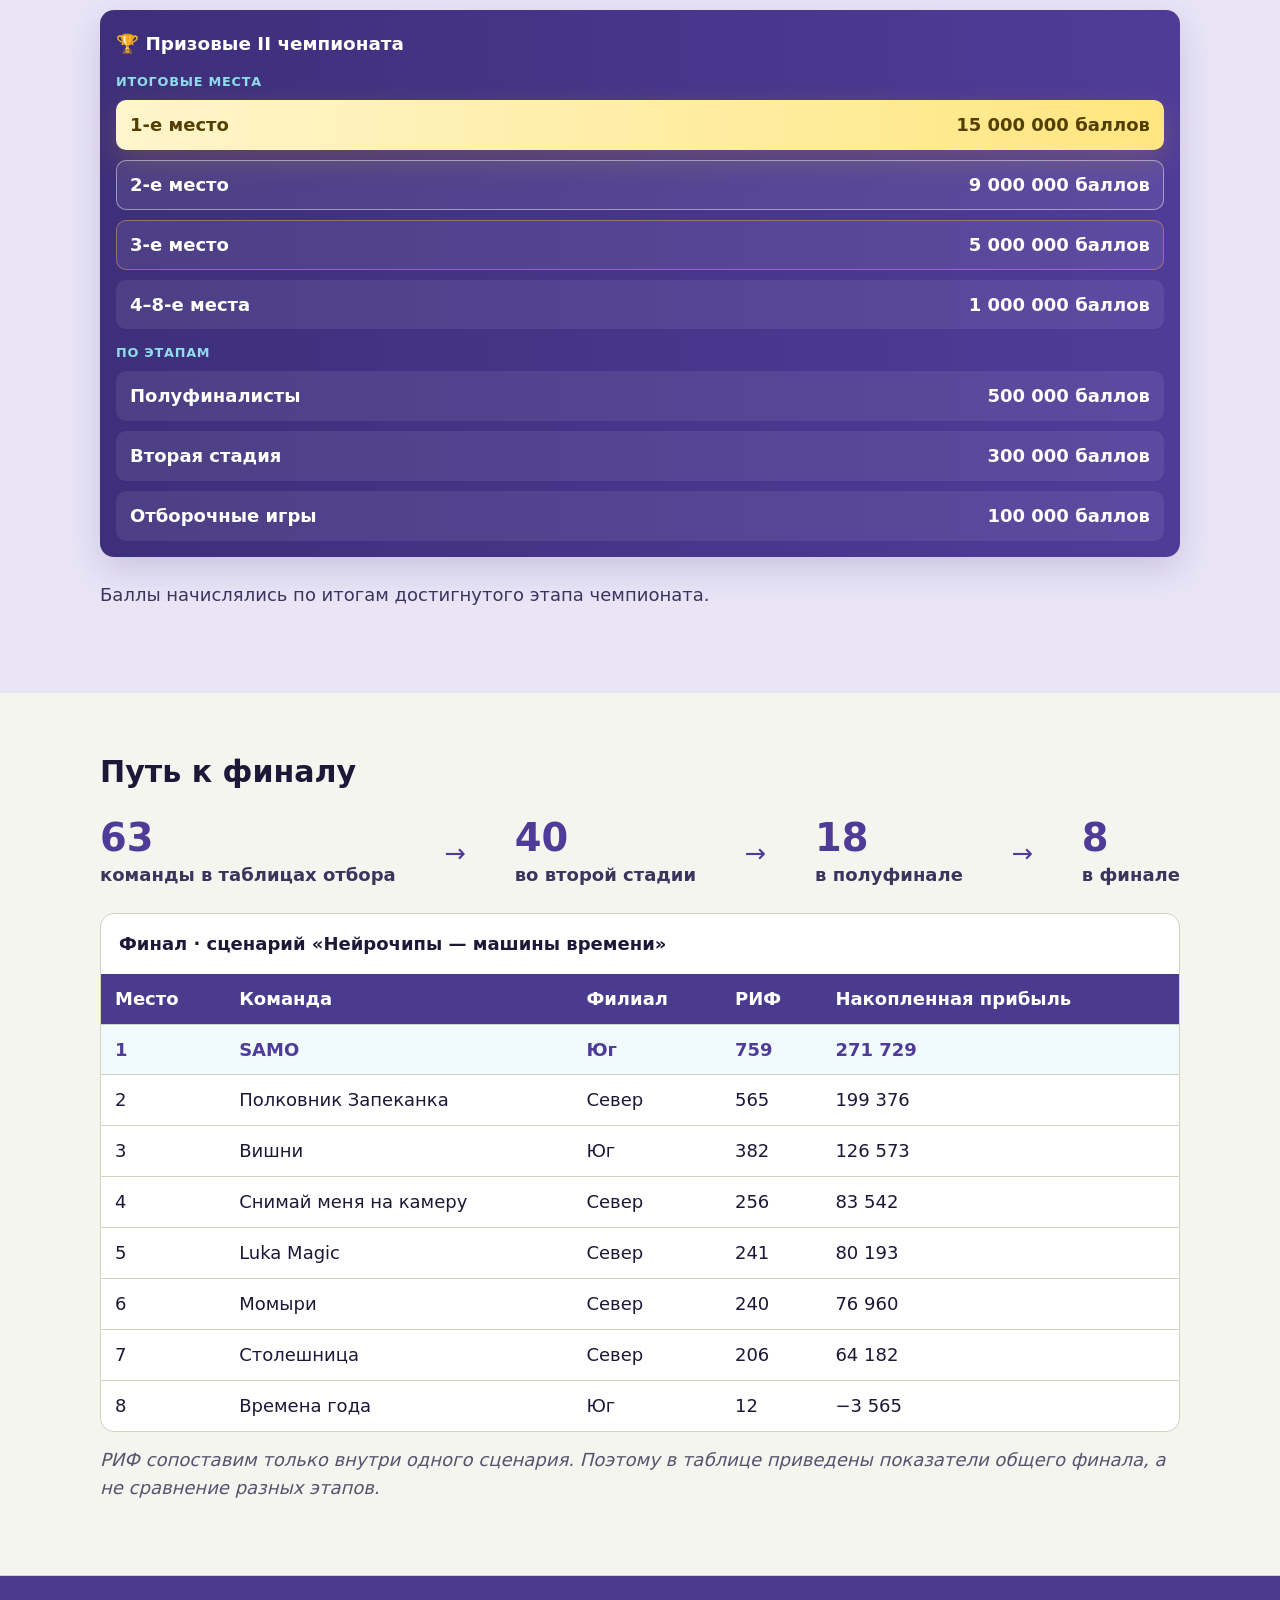
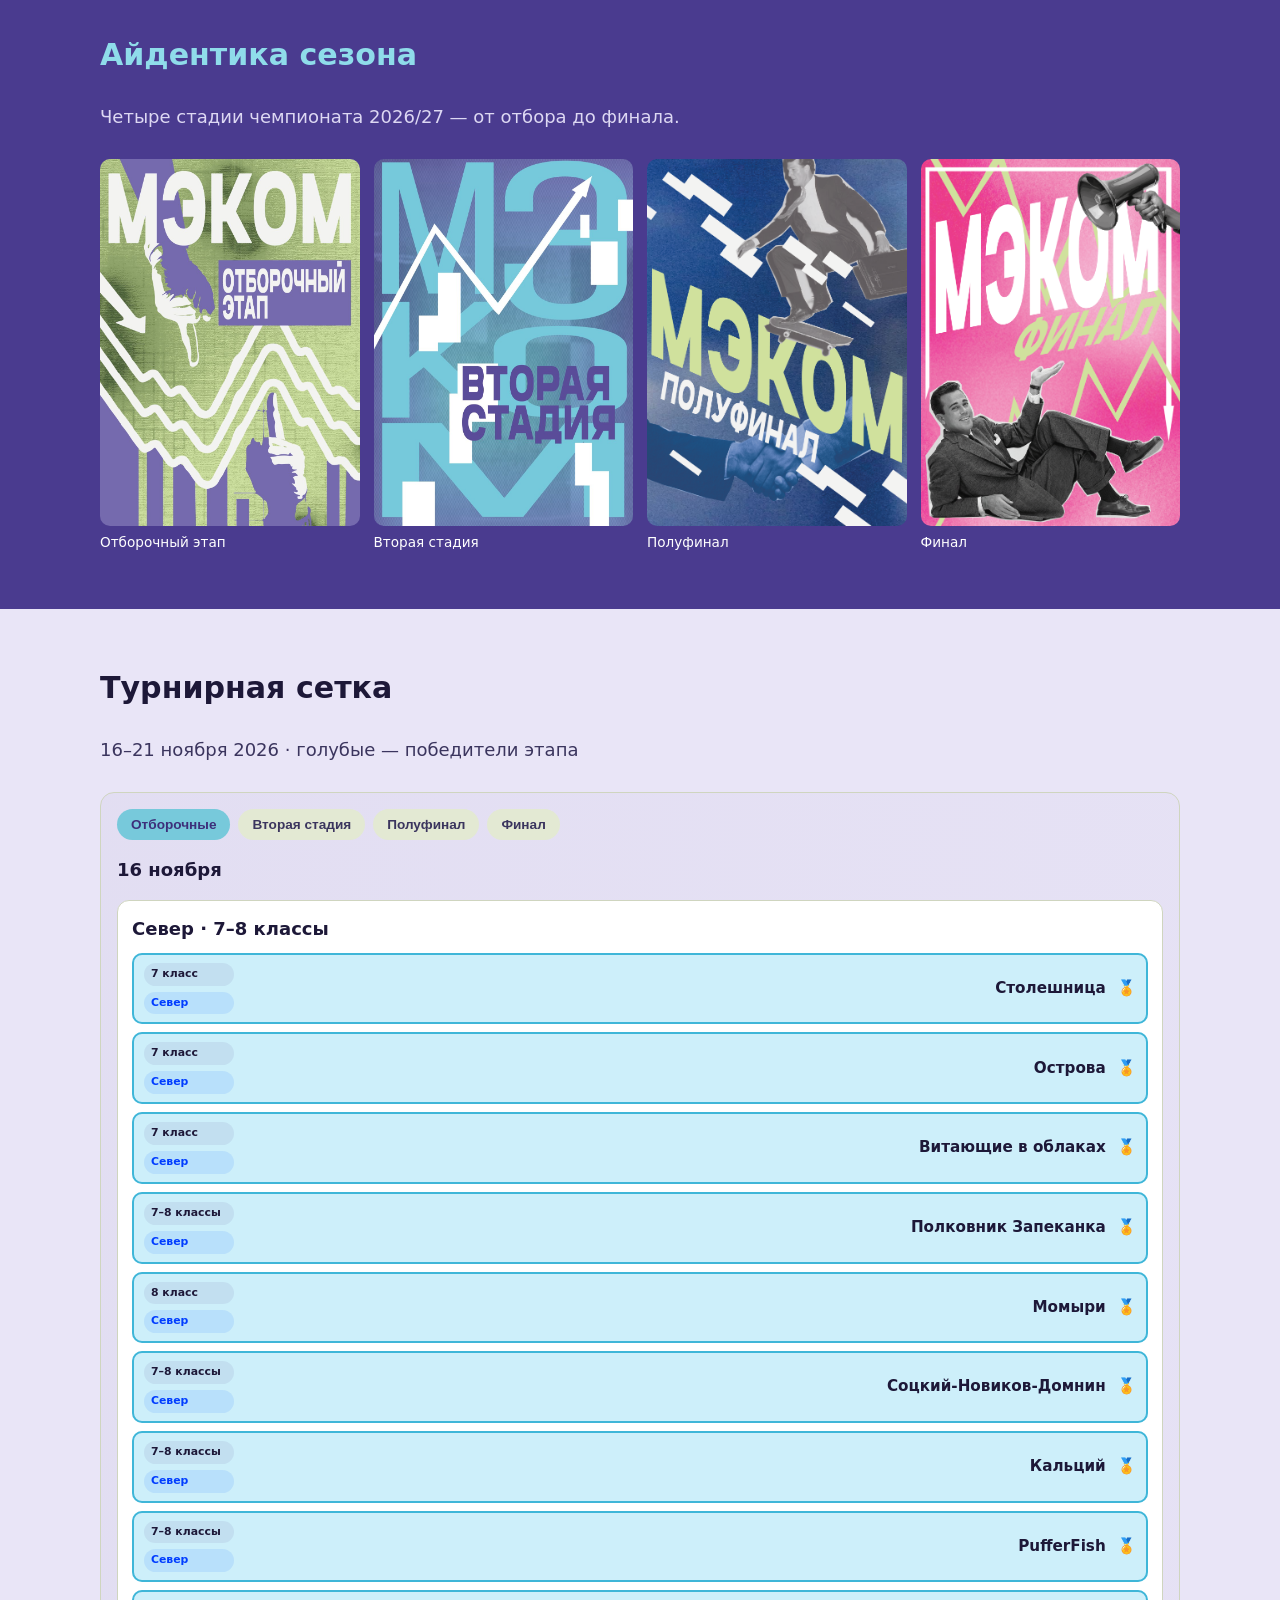
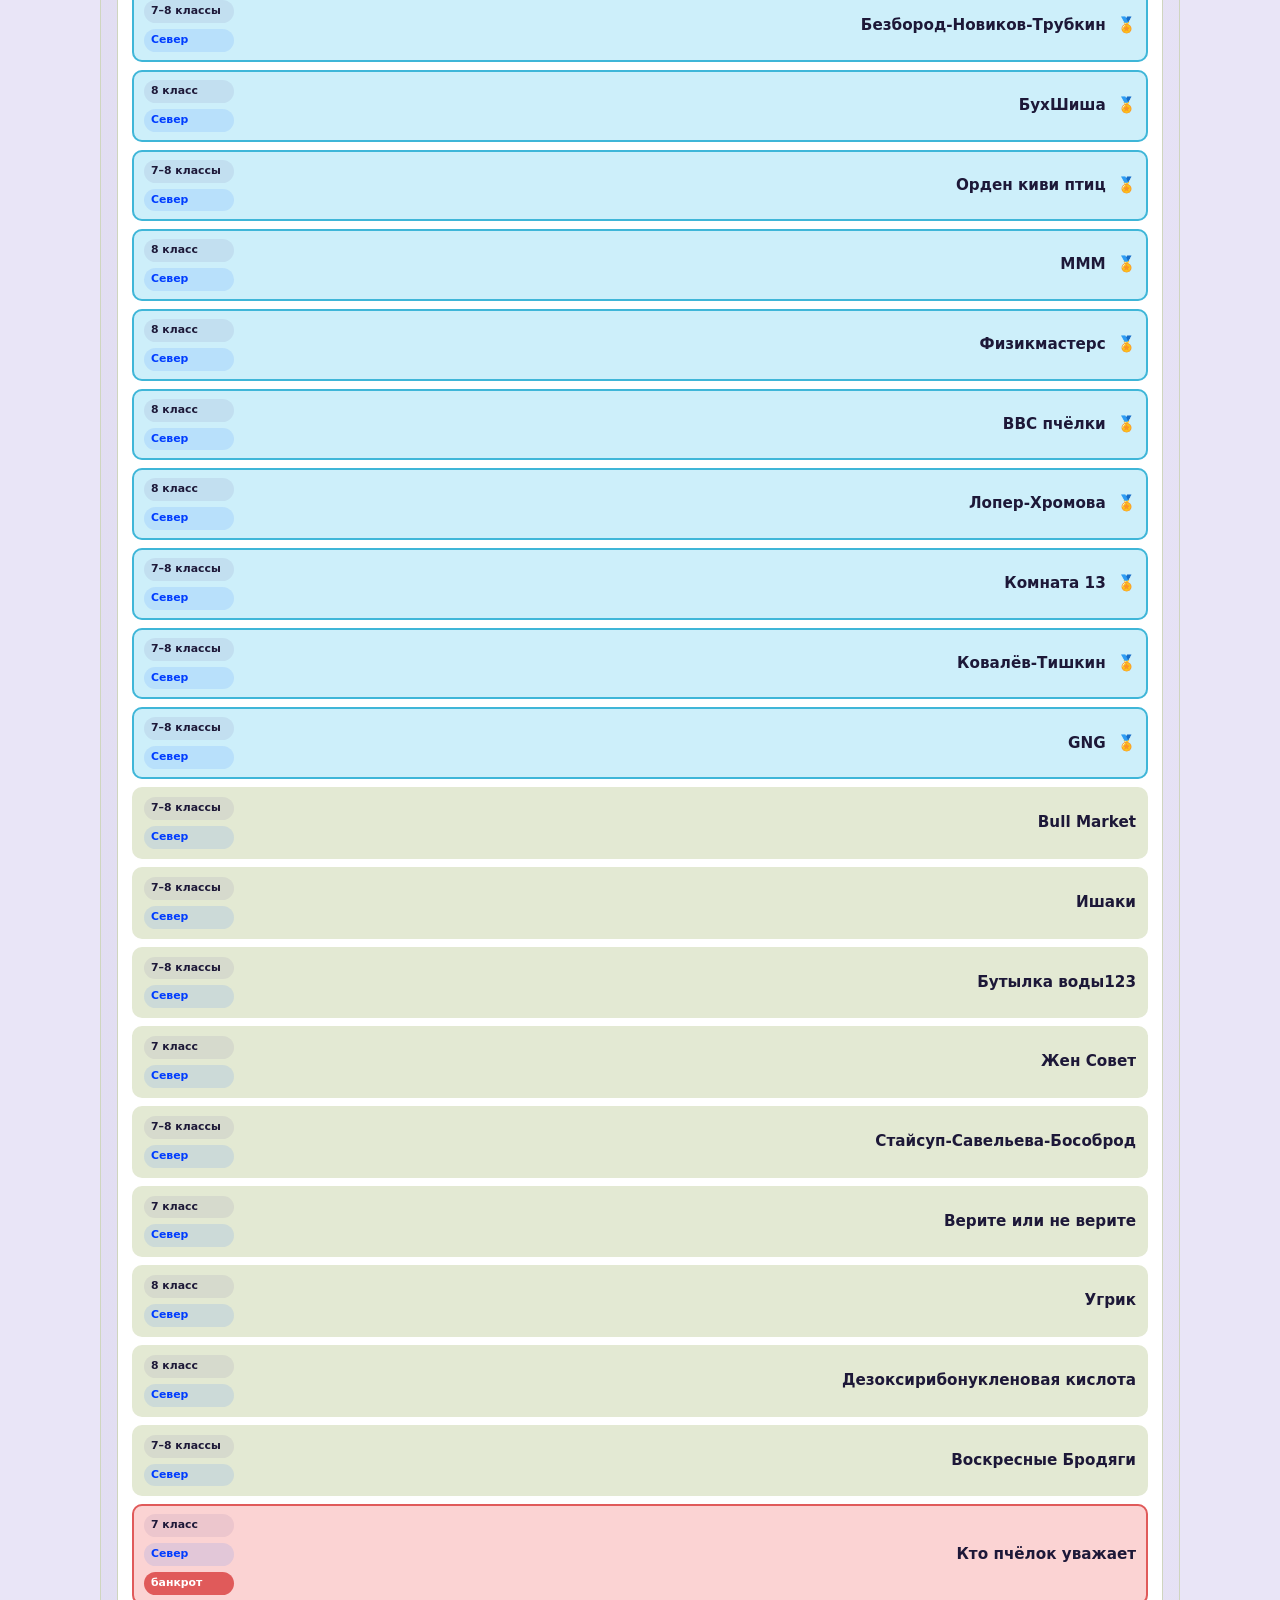
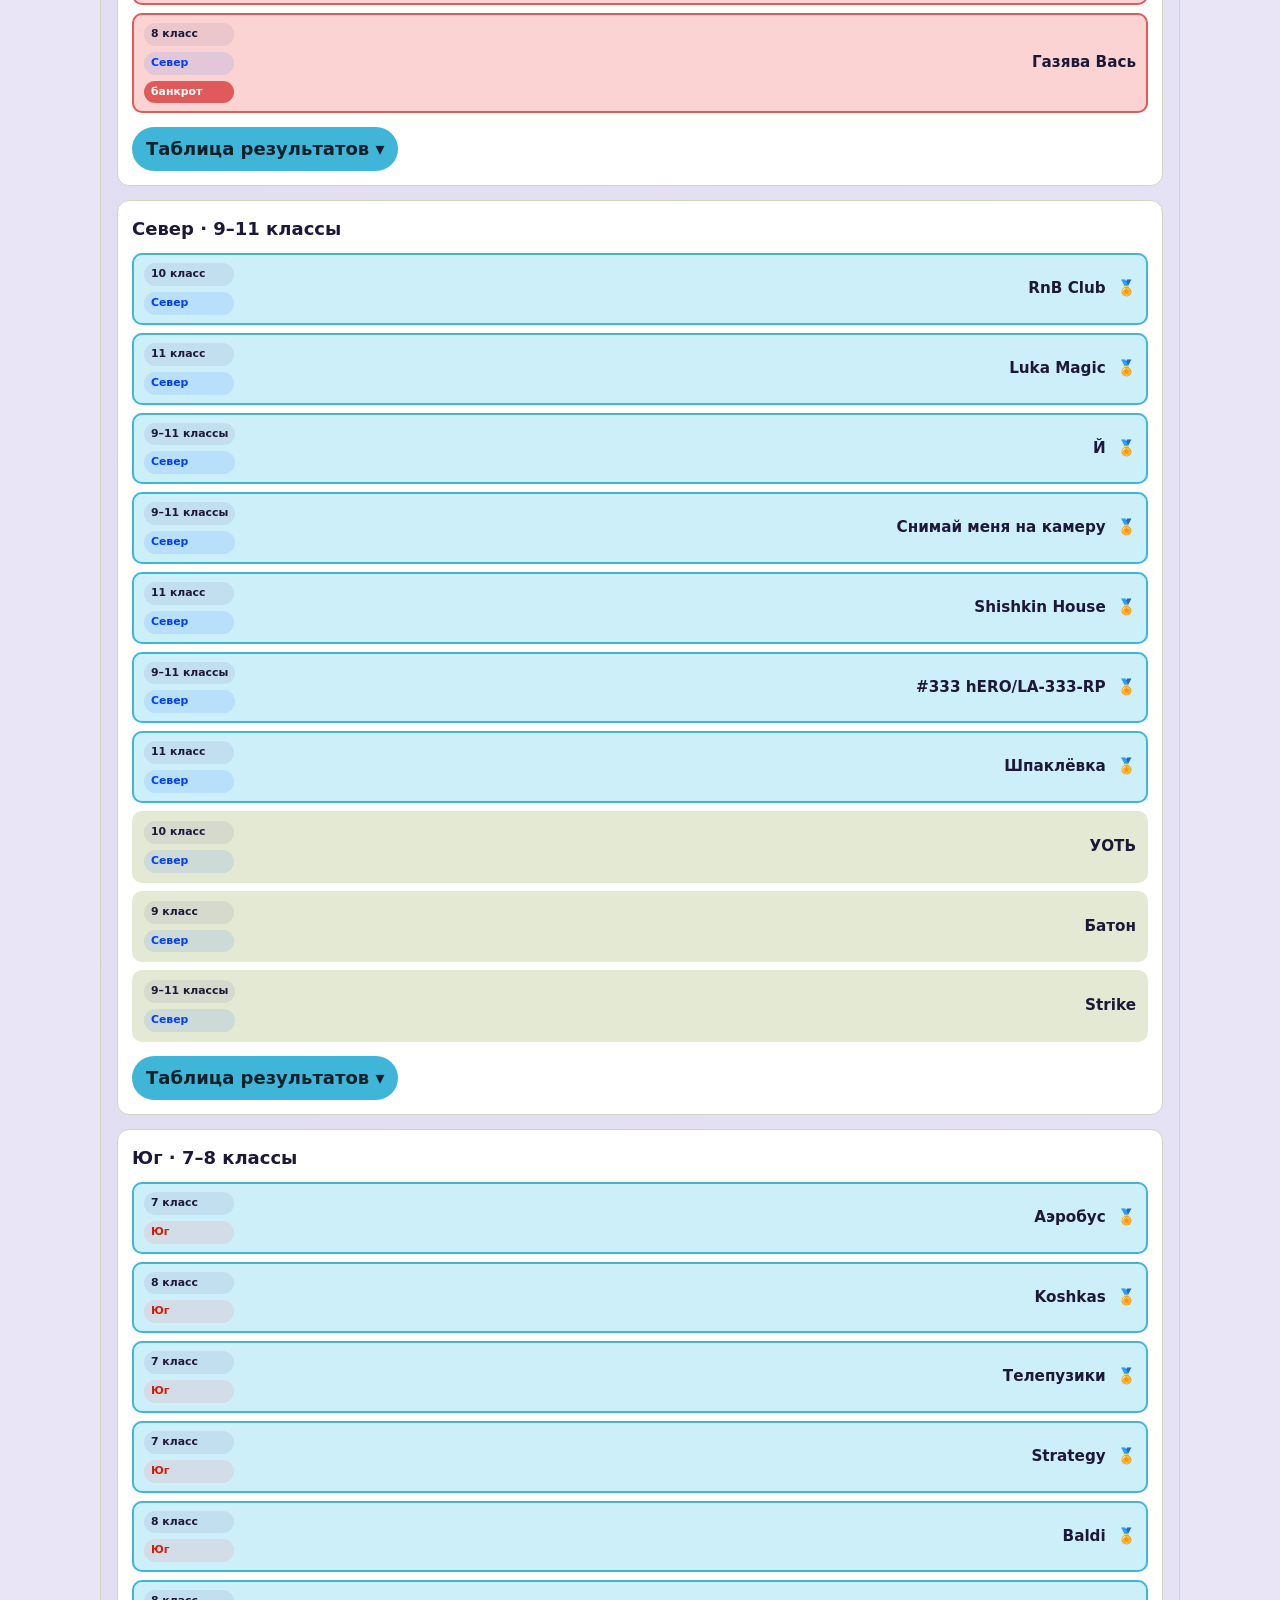
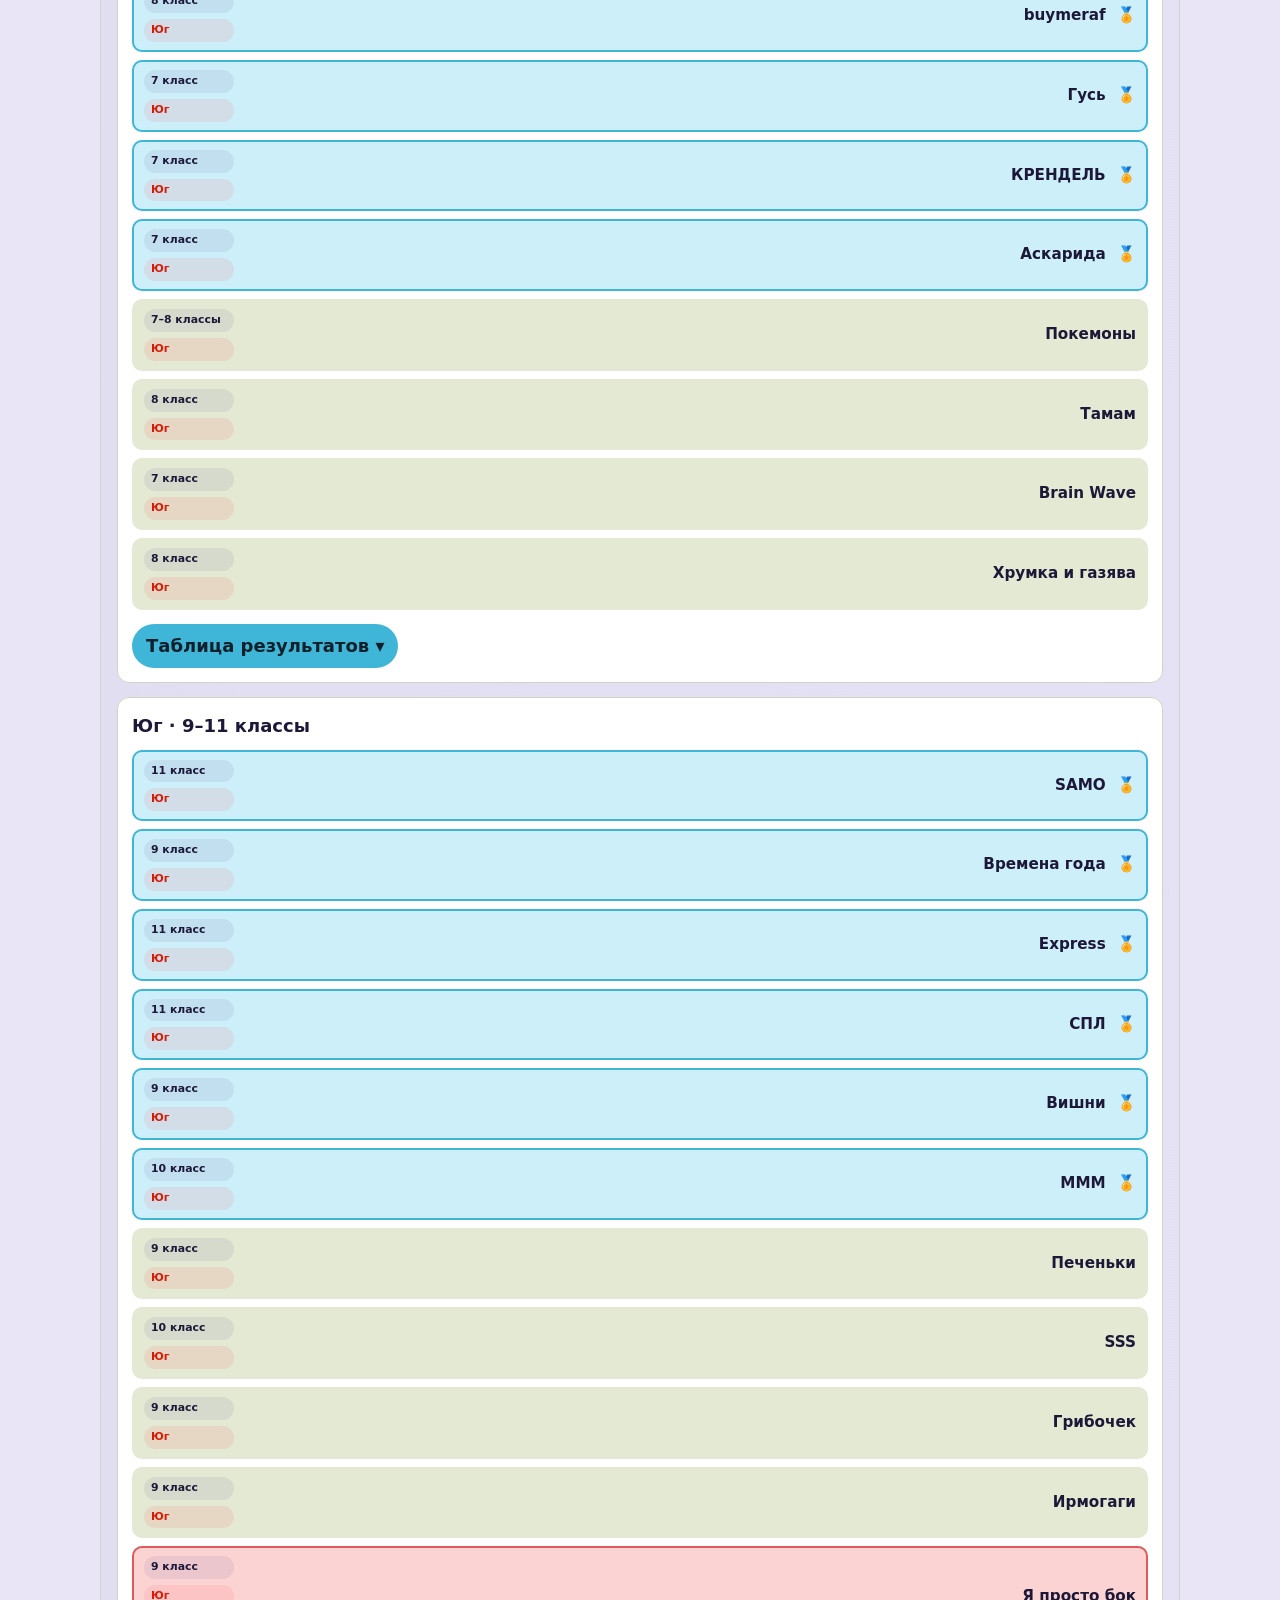
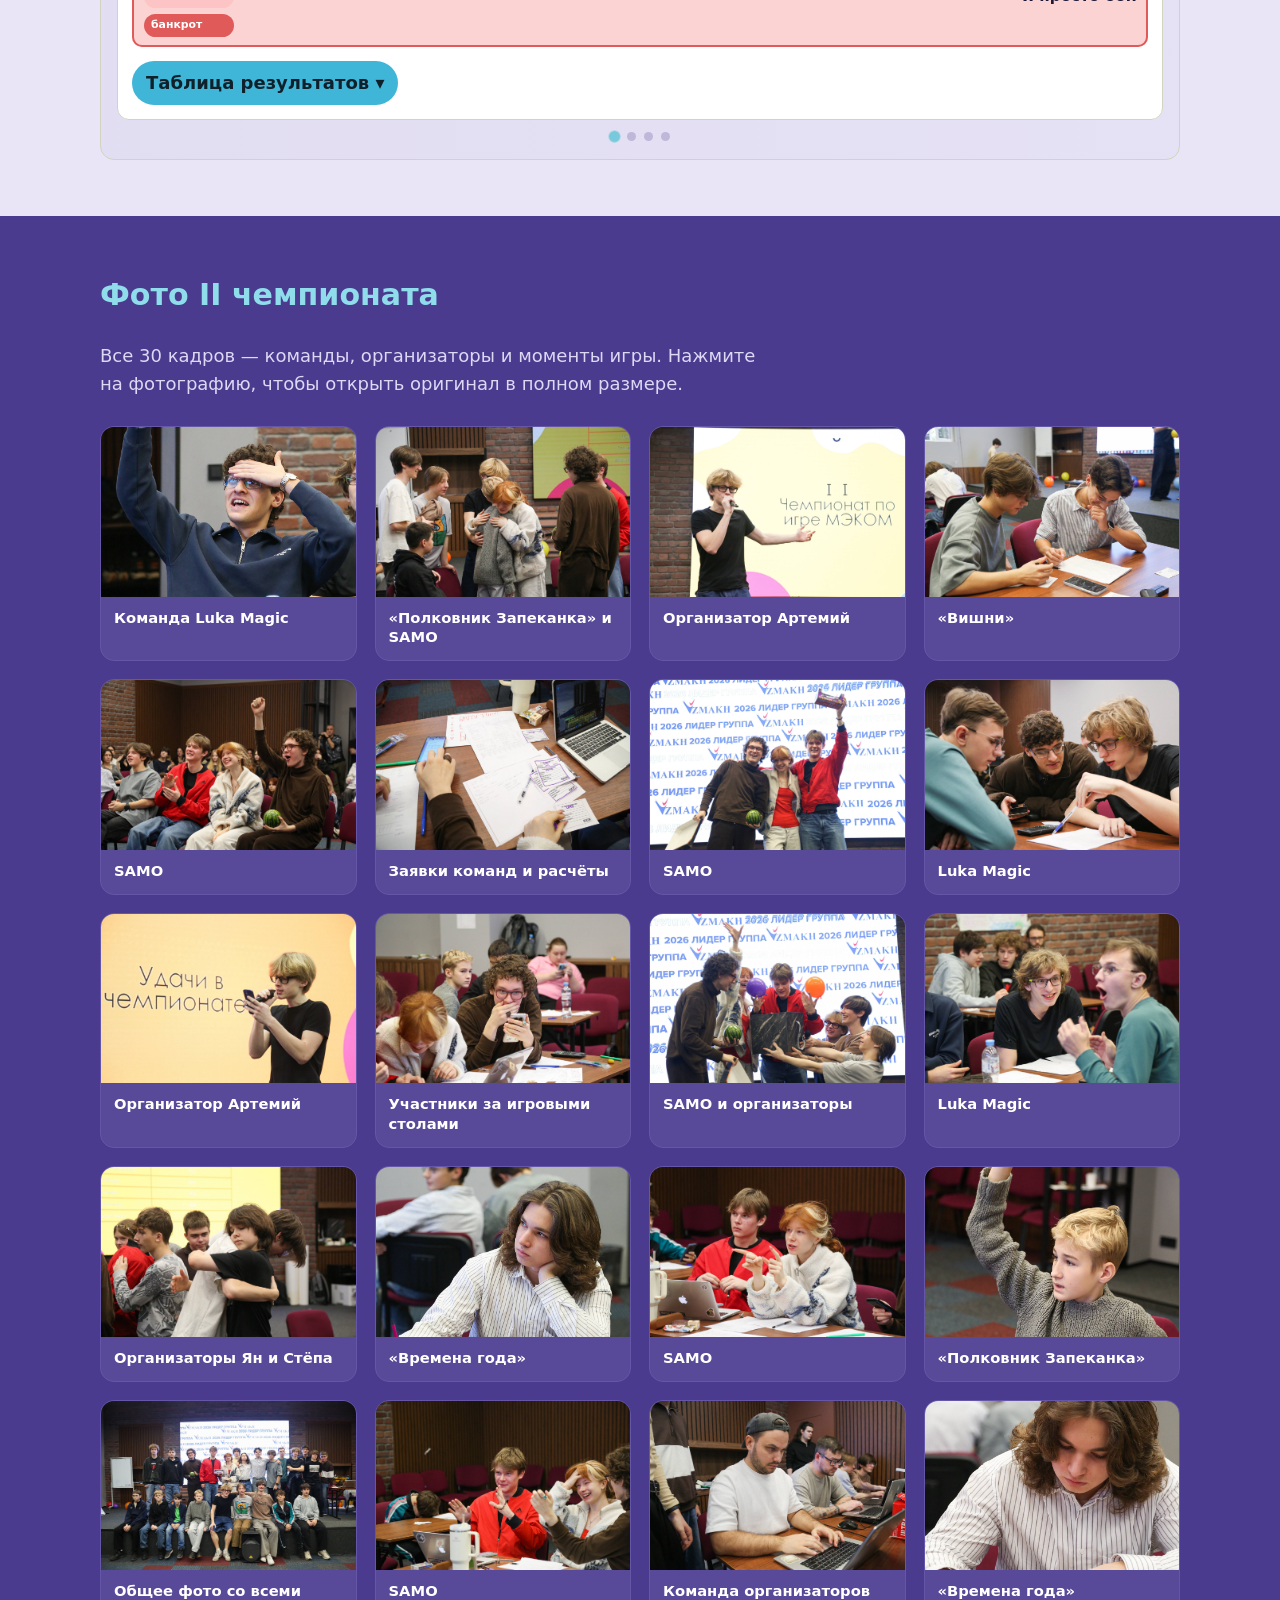
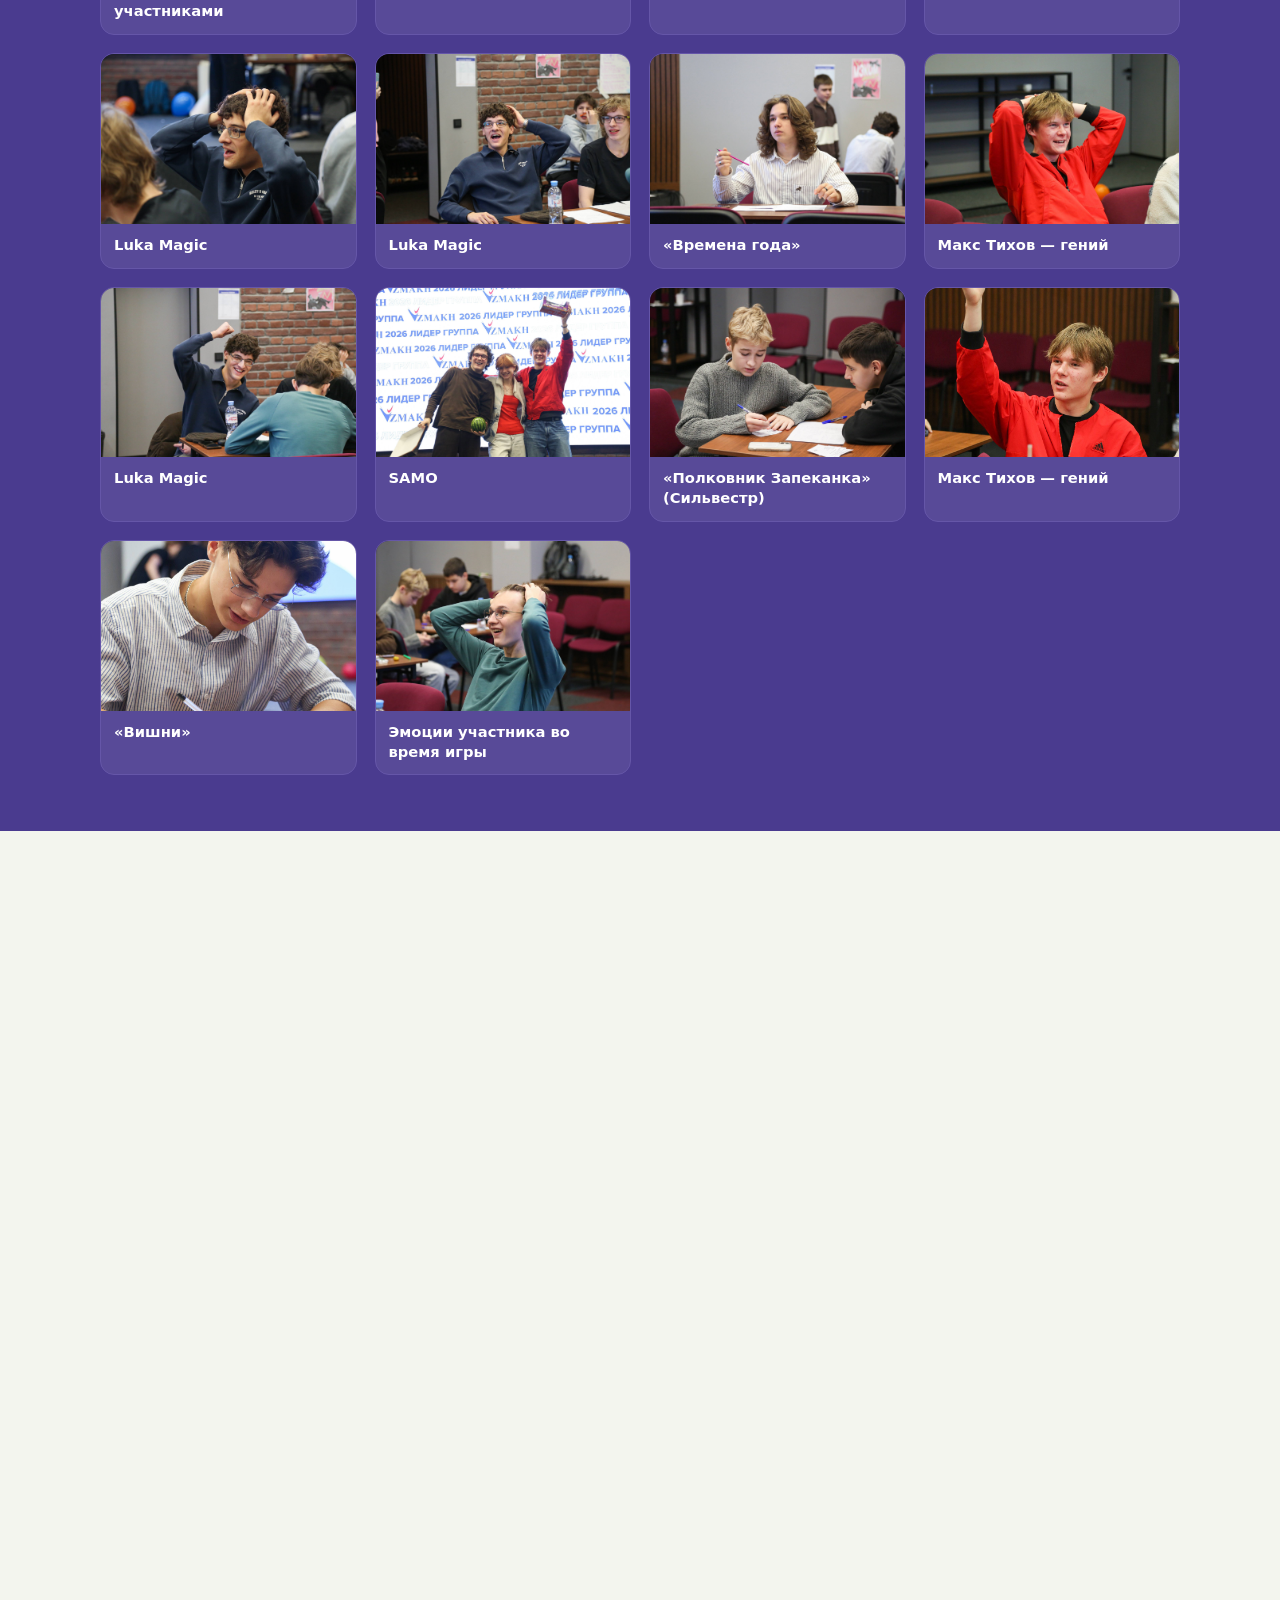
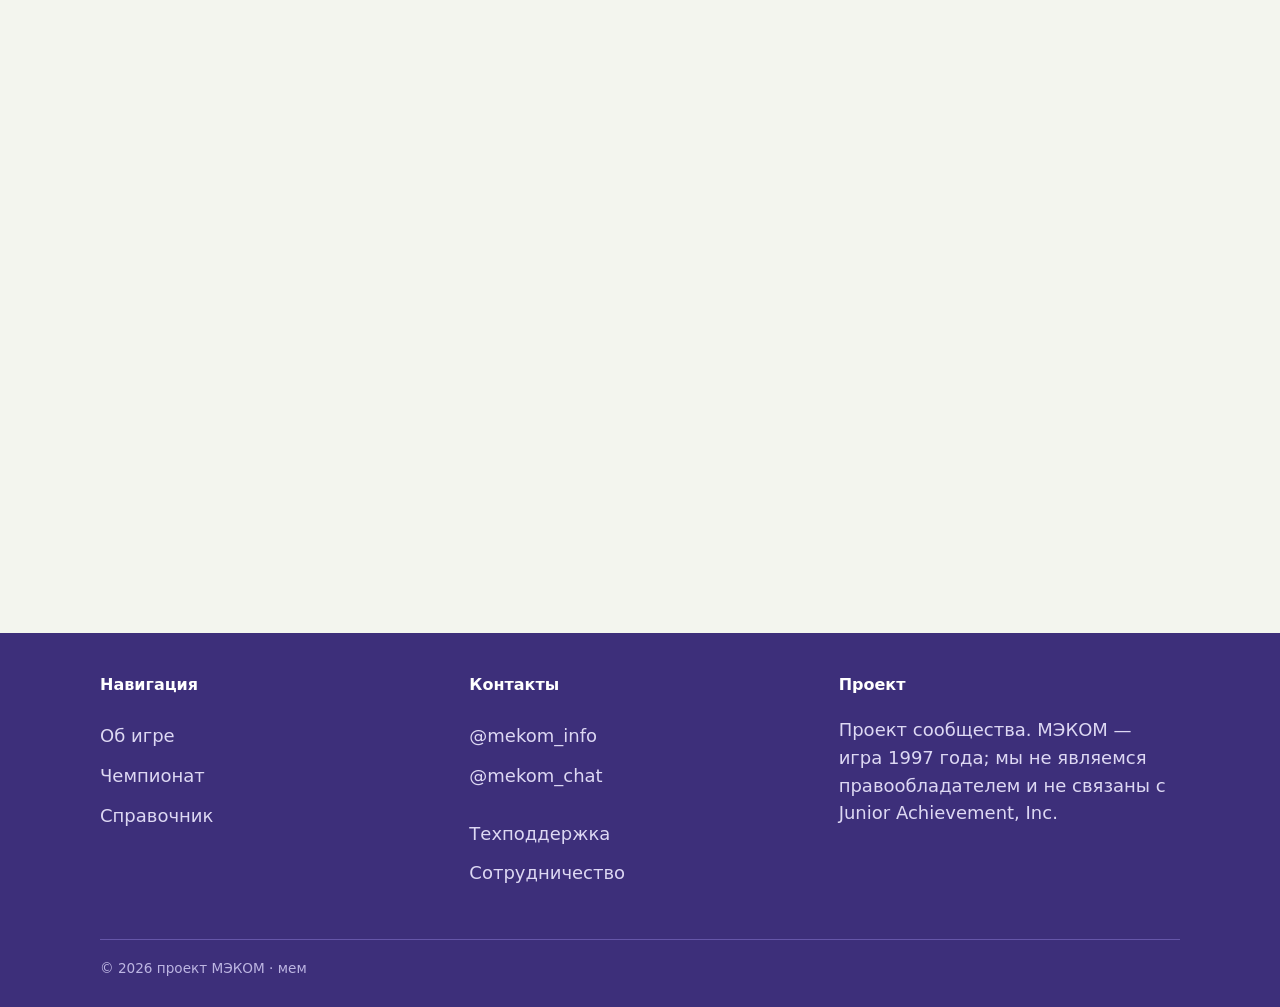
==== commit 85d092c1: "Сезон 2026/27: итоги II чемпионата, фотографии и призовые" ====
--- a/championship/index.html
+++ b/championship/index.html
@@ -7,8 +7,8 @@
 <meta name="description" content="Чемпионат МЭКОМ: как подать заявку, этапы, история турниров по годам.">
 <link rel="icon" href="../assets/favicon.svg">
 <link rel="stylesheet" href="../assets/css/tokens.css?v=20261115e">
-<link rel="stylesheet" href="../assets/css/style.css?v=20261116a">
-<link rel="stylesheet" href="../assets/css/archive-2025-26.css?v=20261117d">
+<link rel="stylesheet" href="../assets/css/style.css?v=20261125d">
+<link rel="stylesheet" href="../assets/css/archive-2025-26.css?v=20261117b">
 </head>
 <body>
 
@@ -28,33 +28,292 @@
 
 <main>
 
-  <section class="hero" aria-labelledby="champ-title">
-    <div class="photo-placeholder" aria-hidden="true">
-      [ФОТО: кадр чемпионата для шапки раздела, горизонтальное, ≥1600px]
-    </div>
-    <div class="floaters" aria-hidden="true">
-      <svg class="floater" width="46" height="58" viewBox="0 0 46 58" aria-hidden="true"><rect x="10" y="0" width="16" height="30" fill="#ffffff"/><rect x="0" y="22" width="22" height="20" fill="#ffffff"/><rect x="18" y="38" width="28" height="20" fill="#ffffff" opacity="0.9"/></svg>
-      <svg class="floater" width="78" height="46" viewBox="0 0 78 46" aria-hidden="true"><polyline points="3,40 22,12 40,32 68,8" fill="none" stroke="#77c9db" stroke-width="5" stroke-linejoin="miter" stroke-linecap="square"/><polygon points="76,2 61,5 71,16" fill="#77c9db"/></svg>
-      <svg class="floater" width="40" height="44" viewBox="0 0 40 44" aria-hidden="true"><rect x="0" y="22" width="10" height="22" fill="#b8ca8d"/><rect x="15" y="10" width="10" height="34" fill="#b8ca8d"/><rect x="30" y="0" width="10" height="44" fill="#b8ca8d"/></svg>
-      <svg class="floater" width="64" height="26" viewBox="0 0 64 26" aria-hidden="true"><polyline points="2,22 12,6 22,16 32,4 42,18 52,8 62,20" fill="none" stroke="#ffffff" stroke-width="4" stroke-linejoin="round" stroke-linecap="round"/></svg>
-      <svg class="floater" width="36" height="36" viewBox="0 0 36 36" aria-hidden="true"><rect x="0" y="12" width="18" height="24" fill="#77c9db"/><rect x="12" y="0" width="24" height="18" fill="#77c9db" opacity="0.8"/></svg>
-      <svg class="floater" width="54" height="46" viewBox="0 0 54 46" aria-hidden="true"><polyline points="2,4 18,26 30,14 44,36" fill="none" stroke="#b8ca8d" stroke-width="5" stroke-linecap="square"/><polygon points="52,44 37,40 47,30" fill="#b8ca8d"/></svg>
-    </div>
-    <div class="wrap">
-      <h1 id="champ-title">Чемпионат МЭКОМ</h1>
-      <p data-season>Сезон — загрузка…</p>
-      <p class="fine" data-season-note></p>
-      <div class="cta-row">
-        <a class="btn btn-primary" data-reg-cta  href="https://docs.google.com/forms/d/e/1FAIpQLSedo7W8tZlgb4xTniDwnhxRV82AyKRjl4vc0ACAYrjb_h3Oyg/viewform" target="_blank" rel="noopener">Подать заявку</a>
-      </div>
-      <details class="fallback-reg">
-        <summary>Не получается зарегистрироваться?</summary>
-        <p class="fine">1. <span data-site="fallback-note">Если Google Форма не открывается — подайте заявку через бота @mecom_tgk_bot.</span></p>
-        <p class="fine">2. Не сработало и это — напишите в <a data-site="support-bot" href="https://t.me/mecom_tgk_bot?start=support" target="_blank" rel="noopener">техподдержку</a>, организаторы запишут вручную.</p>
-      </details>
-    </div>
-  </section>
-
+  <section id="champ2-season" class="section-accent" aria-labelledby="champ2-season-title" data-reveal>
+    <div class="wrap">
+      <p class="champion-kicker">Сезон 2026/27 · финал 21 ноября 2026</p>
+      <h1 id="champ2-season-title">SAMO — победители II чемпионата</h1>
+      <p class="section-lead">В финале восьми сильнейших команда набрала 759 РИФ и второй раз подряд стала чемпионом МЭКОМ.</p>
+      <div class="champ2-season-photos mt-20">
+        <figure class="champ2-season-winner">
+          <a href="../assets/img/history/2026-27/photos/photo-07.jpg" target="_blank" rel="noopener" aria-label="Открыть фото победителей в полном размере в новой вкладке">
+            <img src="../assets/img/history/2026-27/photos/photo-07.jpg" alt="Победители II чемпионата МЭКОМ, команда SAMO с кубком" width="2560" height="1706">
+          </a>
+          <figcaption>Команда SAMO с кубком чемпионов</figcaption>
+        </figure>
+        <figure>
+          <a href="../assets/img/history/2026-27/photos/photo-17.jpg" target="_blank" rel="noopener" aria-label="Открыть общее фото участников в полном размере в новой вкладке">
+            <img src="../assets/img/history/2026-27/photos/photo-17.jpg" alt="Общее фото всех участников II чемпионата МЭКОМ" width="2560" height="1706" loading="lazy">
+          </a>
+          <figcaption>Все участники II чемпионата</figcaption>
+        </figure>
+        <figure>
+          <a href="../assets/img/history/2026-27/photos/photo-19.jpg" target="_blank" rel="noopener" aria-label="Открыть фото организаторов в полном размере в новой вкладке">
+            <img src="../assets/img/history/2026-27/photos/photo-19.jpg" alt="Команда организаторов II чемпионата МЭКОМ" width="2560" height="1706" loading="lazy">
+          </a>
+          <figcaption>Команда организаторов</figcaption>
+        </figure>
+      </div>
+    </div>
+  </section>
+
+  <section id="champ2-prizes" class="section-lavender" aria-labelledby="champ2-prizes-title" data-reveal>
+    <div class="wrap">
+      <div class="prizes-section champ2-prizes-card" data-prizes>
+        <h2 id="champ2-prizes-title" class="prizes-heading">🏆 Призовые II чемпионата</h2>
+        <h3 class="prizes-group">Итоговые места</h3>
+        <div class="prizes-table" role="list" aria-label="Итоговые места II чемпионата">
+          <div class="prize-row highlight" role="listitem">
+            <div class="label">1-е место</div>
+            <div class="value"><span class="counter" data-target="15000000" aria-hidden="true">15 000 000</span><span class="mc25-sr">15 000 000</span>&nbsp;баллов</div>
+          </div>
+          <div class="prize-row place-2" role="listitem">
+            <div class="label">2-е место</div>
+            <div class="value"><span class="counter" data-target="9000000" aria-hidden="true">9 000 000</span><span class="mc25-sr">9 000 000</span>&nbsp;баллов</div>
+          </div>
+          <div class="prize-row place-3" role="listitem">
+            <div class="label">3-е место</div>
+            <div class="value"><span class="counter" data-target="5000000" aria-hidden="true">5 000 000</span><span class="mc25-sr">5 000 000</span>&nbsp;баллов</div>
+          </div>
+          <div class="prize-row" role="listitem">
+            <div class="label">4–8-е места</div>
+            <div class="value"><span class="counter" data-target="1000000" aria-hidden="true">1 000 000</span><span class="mc25-sr">1 000 000</span>&nbsp;баллов</div>
+          </div>
+        </div>
+        <h3 class="prizes-group">По этапам</h3>
+        <div class="prizes-table" role="list" aria-label="Призовые по этапам II чемпионата">
+          <div class="prize-row" role="listitem">
+            <div class="label">Полуфиналисты</div>
+            <div class="value"><span class="counter" data-target="500000" aria-hidden="true">500 000</span><span class="mc25-sr">500 000</span>&nbsp;баллов</div>
+          </div>
+          <div class="prize-row" role="listitem">
+            <div class="label">Вторая стадия</div>
+            <div class="value"><span class="counter" data-target="300000" aria-hidden="true">300 000</span><span class="mc25-sr">300 000</span>&nbsp;баллов</div>
+          </div>
+          <div class="prize-row" role="listitem">
+            <div class="label">Отборочные игры</div>
+            <div class="value"><span class="counter" data-target="100000" aria-hidden="true">100 000</span><span class="mc25-sr">100 000</span>&nbsp;баллов</div>
+          </div>
+        </div>
+      </div>
+      <p class="section-lead mt-24">Баллы начислялись по итогам достигнутого этапа чемпионата.</p>
+    </div>
+  </section>
+
+  <section id="champ2-stats" aria-labelledby="champ2-stats-title" data-reveal>
+    <div class="wrap">
+      <h2 id="champ2-stats-title">Путь к финалу</h2>
+      <div class="champ2-funnel" aria-label="Этапы II чемпионата">
+        <div><strong>63</strong><span>команды в таблицах отбора</span></div><i aria-hidden="true">→</i>
+        <div><strong>40</strong><span>во второй стадии</span></div><i aria-hidden="true">→</i>
+        <div><strong>18</strong><span>в полуфинале</span></div><i aria-hidden="true">→</i>
+        <div><strong>8</strong><span>в финале</span></div>
+      </div>
+      <div class="champ2-table-wrap mt-24">
+        <table class="champ2-final-table">
+          <caption>Финал · сценарий «Нейрочипы — машины времени»</caption>
+          <thead><tr><th>Место</th><th>Команда</th><th>Филиал</th><th>РИФ</th><th>Накопленная прибыль</th></tr></thead>
+          <tbody>
+            <tr class="champ2-finalist-row is-winner"><td>1</td><td>SAMO</td><td>Юг</td><td>759</td><td>271 729</td></tr>
+            <tr class="champ2-finalist-row"><td>2</td><td>Полковник Запеканка</td><td>Север</td><td>565</td><td>199 376</td></tr>
+            <tr class="champ2-finalist-row"><td>3</td><td>Вишни</td><td>Юг</td><td>382</td><td>126 573</td></tr>
+            <tr class="champ2-finalist-row"><td>4</td><td>Снимай меня на камеру</td><td>Север</td><td>256</td><td>83 542</td></tr>
+            <tr class="champ2-finalist-row"><td>5</td><td>Luka Magic</td><td>Север</td><td>241</td><td>80 193</td></tr>
+            <tr class="champ2-finalist-row"><td>6</td><td>Момыри</td><td>Север</td><td>240</td><td>76 960</td></tr>
+            <tr class="champ2-finalist-row"><td>7</td><td>Столешница</td><td>Север</td><td>206</td><td>64 182</td></tr>
+            <tr class="champ2-finalist-row"><td>8</td><td>Времена года</td><td>Юг</td><td>12</td><td>−3 565</td></tr>
+          </tbody>
+        </table>
+      </div>
+      <p class="disclaimer">РИФ сопоставим только внутри одного сценария. Поэтому в таблице приведены показатели общего финала, а не сравнение разных этапов.</p>
+    </div>
+  </section>
+
+  <section id="champ2-posters" class="section-accent" aria-labelledby="champ2-posters-title" data-reveal>
+    <div class="wrap">
+      <h2 id="champ2-posters-title">Айдентика сезона</h2>
+      <p class="section-lead">Четыре стадии чемпионата 2026/27 — от отбора до финала.</p>
+      <div class="mc25-identity-grid mc25-poster-grid mt-20">
+        <figure class="mc25-poster"><a href="../assets/img/history/2026-27/identity/poster-1-otbor.jpg" target="_blank" rel="noopener"><img src="../assets/img/history/2026-27/identity/poster-1-otbor.jpg" alt="Плакат отборочного этапа II чемпионата МЭКОМ 2026/27" width="905" height="1280" loading="lazy"></a><figcaption>Отборочный этап</figcaption></figure>
+        <figure class="mc25-poster"><a href="../assets/img/history/2026-27/identity/poster-2-vtoraya.jpg" target="_blank" rel="noopener"><img src="../assets/img/history/2026-27/identity/poster-2-vtoraya.jpg" alt="Плакат второй стадии II чемпионата МЭКОМ 2026/27" width="905" height="1280" loading="lazy"></a><figcaption>Вторая стадия</figcaption></figure>
+        <figure class="mc25-poster"><a href="../assets/img/history/2026-27/identity/poster-3-polufinal.png" target="_blank" rel="noopener"><img src="../assets/img/history/2026-27/identity/poster-3-polufinal.png" alt="Плакат полуфинала II чемпионата МЭКОМ 2026/27" width="2481" height="3508" loading="lazy"></a><figcaption>Полуфинал</figcaption></figure>
+        <figure class="mc25-poster"><a href="../assets/img/history/2026-27/identity/poster-4-final.png" target="_blank" rel="noopener"><img src="../assets/img/history/2026-27/identity/poster-4-final.png" alt="Плакат финала II чемпионата МЭКОМ 2026/27" width="2481" height="3508" loading="lazy"></a><figcaption>Финал</figcaption></figure>
+      </div>
+    </div>
+  </section>
+
+  <section id="bracket" class="section-lavender" aria-labelledby="bracket-title" data-reveal>
+    <div class="wrap">
+      <h2 id="bracket-title">Турнирная сетка</h2>
+      <p class="section-lead" data-bracket></p>
+      <div class="mc25-bracket mt-20" data-bracket-root hidden></div>
+    </div>
+  </section>
+
+  <section id="champ2-photos" class="section-accent" aria-labelledby="champ2-photos-title" data-reveal>
+    <div class="wrap">
+      <h2 id="champ2-photos-title">Фото II чемпионата</h2>
+      <p class="section-lead">Все 30 кадров — команды, организаторы и моменты игры. Нажмите на фотографию, чтобы открыть оригинал в полном размере.</p>
+      <div class="champ2-photo-grid mt-20">
+        <figure><a href="../assets/img/history/2026-27/photos/photo-01.jpg" target="_blank" rel="noopener"><img src="../assets/img/history/2026-27/photos/photo-01.jpg" alt="Команда Luka Magic на II чемпионате МЭКОМ" width="1706" height="2560" loading="lazy"></a><figcaption>Команда Luka Magic</figcaption></figure>
+        <figure><a href="../assets/img/history/2026-27/photos/photo-02.jpg" target="_blank" rel="noopener"><img src="../assets/img/history/2026-27/photos/photo-02.jpg" alt="Команды Полковник Запеканка и SAMO на II чемпионате МЭКОМ" width="2560" height="1706" loading="lazy"></a><figcaption>«Полковник Запеканка» и SAMO</figcaption></figure>
+        <figure><a href="../assets/img/history/2026-27/photos/photo-03.jpg" target="_blank" rel="noopener"><img src="../assets/img/history/2026-27/photos/photo-03.jpg" alt="Организатор Артемий во время II чемпионата МЭКОМ" width="2560" height="1706" loading="lazy"></a><figcaption>Организатор Артемий</figcaption></figure>
+        <figure><a href="../assets/img/history/2026-27/photos/photo-04.jpg" target="_blank" rel="noopener"><img src="../assets/img/history/2026-27/photos/photo-04.jpg" alt="Команда Вишни на II чемпионате МЭКОМ" width="2560" height="1706" loading="lazy"></a><figcaption>«Вишни»</figcaption></figure>
+        <figure><a href="../assets/img/history/2026-27/photos/photo-05.jpg" target="_blank" rel="noopener"><img src="../assets/img/history/2026-27/photos/photo-05.jpg" alt="Команда SAMO на II чемпионате МЭКОМ" width="2560" height="1706" loading="lazy"></a><figcaption>SAMO</figcaption></figure>
+        <figure><a href="../assets/img/history/2026-27/photos/photo-06.jpg" target="_blank" rel="noopener"><img src="../assets/img/history/2026-27/photos/photo-06.jpg" alt="Заявки команд и листы с расчётами на столе" width="2560" height="1706" loading="lazy"></a><figcaption>Заявки команд и расчёты</figcaption></figure>
+        <figure><a href="../assets/img/history/2026-27/photos/photo-07.jpg" target="_blank" rel="noopener"><img src="../assets/img/history/2026-27/photos/photo-07.jpg" alt="Команда SAMO во время игры" width="2560" height="1706" loading="lazy"></a><figcaption>SAMO</figcaption></figure>
+        <figure><a href="../assets/img/history/2026-27/photos/photo-08.jpg" target="_blank" rel="noopener"><img src="../assets/img/history/2026-27/photos/photo-08.jpg" alt="Команда Luka Magic во время игры" width="2560" height="1706" loading="lazy"></a><figcaption>Luka Magic</figcaption></figure>
+        <figure><a href="../assets/img/history/2026-27/photos/photo-09.jpg" target="_blank" rel="noopener"><img src="../assets/img/history/2026-27/photos/photo-09.jpg" alt="Организатор Артемий во время II чемпионата МЭКОМ" width="2560" height="1706" loading="lazy"></a><figcaption>Организатор Артемий</figcaption></figure>
+        <figure><a href="../assets/img/history/2026-27/photos/photo-10.jpg" target="_blank" rel="noopener"><img src="../assets/img/history/2026-27/photos/photo-10.jpg" alt="Участники работают с расчётами за игровыми столами" width="2560" height="1706" loading="lazy"></a><figcaption>Участники за игровыми столами</figcaption></figure>
+        <figure><a href="../assets/img/history/2026-27/photos/photo-11.jpg" target="_blank" rel="noopener"><img src="../assets/img/history/2026-27/photos/photo-11.jpg" alt="Команда SAMO вместе с организаторами" width="2560" height="1706" loading="lazy"></a><figcaption>SAMO и организаторы</figcaption></figure>
+        <figure><a href="../assets/img/history/2026-27/photos/photo-12.jpg" target="_blank" rel="noopener"><img src="../assets/img/history/2026-27/photos/photo-12.jpg" alt="Команда Luka Magic на II чемпионате МЭКОМ" width="2560" height="1706" loading="lazy"></a><figcaption>Luka Magic</figcaption></figure>
+        <figure><a href="../assets/img/history/2026-27/photos/photo-13.jpg" target="_blank" rel="noopener"><img src="../assets/img/history/2026-27/photos/photo-13.jpg" alt="Организаторы Ян и Стёпа на II чемпионате МЭКОМ" width="2560" height="1706" loading="lazy"></a><figcaption>Организаторы Ян и Стёпа</figcaption></figure>
+        <figure><a href="../assets/img/history/2026-27/photos/photo-14.jpg" target="_blank" rel="noopener"><img src="../assets/img/history/2026-27/photos/photo-14.jpg" alt="Команда Времена года на II чемпионате МЭКОМ" width="1706" height="2560" loading="lazy"></a><figcaption>«Времена года»</figcaption></figure>
+        <figure><a href="../assets/img/history/2026-27/photos/photo-15.jpg" target="_blank" rel="noopener"><img src="../assets/img/history/2026-27/photos/photo-15.jpg" alt="Команда SAMO на II чемпионате МЭКОМ" width="2560" height="1706" loading="lazy"></a><figcaption>SAMO</figcaption></figure>
+        <figure><a href="../assets/img/history/2026-27/photos/photo-16.jpg" target="_blank" rel="noopener"><img src="../assets/img/history/2026-27/photos/photo-16.jpg" alt="Команда Полковник Запеканка на II чемпионате МЭКОМ" width="1706" height="2560" loading="lazy"></a><figcaption>«Полковник Запеканка»</figcaption></figure>
+        <figure><a href="../assets/img/history/2026-27/photos/photo-17.jpg" target="_blank" rel="noopener"><img src="../assets/img/history/2026-27/photos/photo-17.jpg" alt="Общее фото участников II чемпионата МЭКОМ" width="2560" height="1706" loading="lazy"></a><figcaption>Общее фото со всеми участниками</figcaption></figure>
+        <figure><a href="../assets/img/history/2026-27/photos/photo-18.jpg" target="_blank" rel="noopener"><img src="../assets/img/history/2026-27/photos/photo-18.jpg" alt="Команда SAMO на II чемпионате МЭКОМ" width="2560" height="1706" loading="lazy"></a><figcaption>SAMO</figcaption></figure>
+        <figure><a href="../assets/img/history/2026-27/photos/photo-19.jpg" target="_blank" rel="noopener"><img src="../assets/img/history/2026-27/photos/photo-19.jpg" alt="Команда организаторов II чемпионата МЭКОМ" width="2560" height="1706" loading="lazy"></a><figcaption>Команда организаторов</figcaption></figure>
+        <figure><a href="../assets/img/history/2026-27/photos/photo-20.jpg" target="_blank" rel="noopener"><img src="../assets/img/history/2026-27/photos/photo-20.jpg" alt="Команда Времена года на II чемпионате МЭКОМ" width="1706" height="2560" loading="lazy"></a><figcaption>«Времена года»</figcaption></figure>
+        <figure><a href="../assets/img/history/2026-27/photos/photo-21.jpg" target="_blank" rel="noopener"><img src="../assets/img/history/2026-27/photos/photo-21.jpg" alt="Команда Luka Magic во время игры" width="2560" height="1706" loading="lazy"></a><figcaption>Luka Magic</figcaption></figure>
+        <figure><a href="../assets/img/history/2026-27/photos/photo-22.jpg" target="_blank" rel="noopener"><img src="../assets/img/history/2026-27/photos/photo-22.jpg" alt="Команда Luka Magic во время игры" width="2560" height="1706" loading="lazy"></a><figcaption>Luka Magic</figcaption></figure>
+        <figure><a href="../assets/img/history/2026-27/photos/photo-23.jpg" target="_blank" rel="noopener"><img src="../assets/img/history/2026-27/photos/photo-23.jpg" alt="Команда Времена года во время игры" width="2560" height="1706" loading="lazy"></a><figcaption>«Времена года»</figcaption></figure>
+        <figure><a href="../assets/img/history/2026-27/photos/photo-24.jpg" target="_blank" rel="noopener"><img src="../assets/img/history/2026-27/photos/photo-24.jpg" alt="Макс Тихов на II чемпионате МЭКОМ" width="2560" height="1706" loading="lazy"></a><figcaption>Макс Тихов — гений</figcaption></figure>
+        <figure><a href="../assets/img/history/2026-27/photos/photo-25.jpg" target="_blank" rel="noopener"><img src="../assets/img/history/2026-27/photos/photo-25.jpg" alt="Команда Luka Magic во время игры" width="2560" height="1706" loading="lazy"></a><figcaption>Luka Magic</figcaption></figure>
+        <figure><a href="../assets/img/history/2026-27/photos/photo-26.jpg" target="_blank" rel="noopener"><img src="../assets/img/history/2026-27/photos/photo-26.jpg" alt="Команда SAMO во время игры" width="2560" height="1706" loading="lazy"></a><figcaption>SAMO</figcaption></figure>
+        <figure><a href="../assets/img/history/2026-27/photos/photo-27.jpg" target="_blank" rel="noopener"><img src="../assets/img/history/2026-27/photos/photo-27.jpg" alt="Команда Полковник Запеканка и Сильвестр" width="2560" height="1706" loading="lazy"></a><figcaption>«Полковник Запеканка» (Сильвестр)</figcaption></figure>
+        <figure><a href="../assets/img/history/2026-27/photos/photo-28.jpg" target="_blank" rel="noopener"><img src="../assets/img/history/2026-27/photos/photo-28.jpg" alt="Макс Тихов на II чемпионате МЭКОМ" width="1706" height="2560" loading="lazy"></a><figcaption>Макс Тихов — гений</figcaption></figure>
+        <figure><a href="../assets/img/history/2026-27/photos/photo-29.jpg" target="_blank" rel="noopener"><img src="../assets/img/history/2026-27/photos/photo-29.jpg" alt="Команда Вишни на II чемпионате МЭКОМ" width="1706" height="2560" loading="lazy"></a><figcaption>«Вишни»</figcaption></figure>
+        <figure><a href="../assets/img/history/2026-27/photos/photo-30.jpg" target="_blank" rel="noopener"><img src="../assets/img/history/2026-27/photos/photo-30.jpg" alt="Участник реагирует на событие во время игры" width="2560" height="1706" loading="lazy"></a><figcaption>Эмоции участника во время игры</figcaption></figure>
+      </div>
+    </div>
+  </section>
+
+  <section id="history" class="section-accent" aria-labelledby="history-title" data-reveal>
+    <div class="wrap">
+      <h2 id="history-title">История чемпионатов по годам</h2>
+      <p class="section-lead">У каждого чемпионата — свои фото, постер, итоги и айдентика. Сезон 2025/26 — в архиве.</p>
+      <div data-history-root></div>
+    </div>
+  </section>
+
+  <section id="reg-form" aria-labelledby="reg-form-title" data-reg-form data-reg-form-wrap hidden>
+    <div class="wrap">
+      <h2 id="reg-form-title">Подать заявку через форму</h2>
+      <p class="section-lead">Заявку подаёт капитан или наставник. Подтверждение придёт в Telegram.</p>
+      <div class="reg-form-inner">
+        <form class="reg-form" novalidate>
+          <fieldset class="reg-track">
+            <legend>Кто подаёт заявку</legend>
+            <label class="reg-radio-pill">
+              <input type="radio" name="track" value="school" checked>
+              Школа «Взмах»
+            </label>
+            <label class="reg-radio-pill">
+              <input type="radio" name="track" value="open">
+              Другая школа или вуз
+            </label>
+          </fieldset>
+
+          <label class="reg-field">
+            Число участников
+            <select name="team_size" required aria-describedby="err-team_size">
+              <option value="">выберите</option>
+              <option value="2">2</option>
+              <option value="3">3</option>
+              <option value="4">4</option>
+            </select>
+            <span class="reg-field-error" id="err-team_size" data-error-for="team_size" aria-live="polite"></span>
+          </label>
+
+          <div data-members></div>
+          <template data-member-template>
+            <fieldset class="reg-member">
+              <legend>Участник __N__</legend>
+              <label class="reg-field">
+                Имя
+                <input type="text" name="member__N___first" maxlength="40" autocomplete="off" required aria-required="true" aria-describedby="err-member__N___first">
+                <span class="reg-field-error" id="err-member__N___first" data-error-for="member__N___first" aria-live="polite"></span>
+              </label>
+              <label class="reg-field">
+                Фамилия
+                <input type="text" name="member__N___last" maxlength="40" autocomplete="off" required aria-required="true" aria-describedby="err-member__N___last">
+                <span class="reg-field-error" id="err-member__N___last" data-error-for="member__N___last" aria-live="polite"></span>
+              </label>
+            </fieldset>
+          </template>
+
+          <div class="reg-grid">
+            <fieldset class="reg-only-school reg-field-group">
+              <legend>Филиал</legend>
+              <label class="reg-radio-pill">
+                <input type="radio" name="branch" value="Юг" checked>
+                Юг
+              </label>
+              <label class="reg-radio-pill">
+                <input type="radio" name="branch" value="Север">
+                Север
+              </label>
+            </fieldset>
+
+            <label class="reg-field reg-only-school">
+              Класс(ы)
+              <input type="text" name="grade" placeholder="например, 9А или 10Б, 11" autocomplete="off" aria-describedby="err-grade">
+              <span class="reg-field-error" id="err-grade" data-error-for="grade" aria-live="polite"></span>
+            </label>
+
+            <label class="reg-field reg-only-open">
+              Школа или вуз
+              <input type="text" name="school" placeholder="название организации" autocomplete="off">
+              <span class="reg-field-error" data-error-for="school" aria-live="polite"></span>
+            </label>
+
+            <label class="reg-field reg-only-open">
+              Город
+              <input type="text" name="city" placeholder="например, Москва" autocomplete="off">
+              <span class="reg-field-error" data-error-for="city" aria-live="polite"></span>
+            </label>
+
+            <label class="reg-field">
+              Название команды
+              <input type="text" name="team" required autocomplete="off">
+              <span class="reg-field-error" data-error-for="team" aria-live="polite"></span>
+            </label>
+
+            <label class="reg-field">
+              Telegram капитана
+              <input type="text" name="telegram" placeholder="@username" maxlength="33" pattern="@?[A-Za-z0-9_]{5,32}" autocapitalize="off" spellcheck="false" required autocomplete="off" aria-describedby="err-telegram">
+              <span class="reg-field-error" id="err-telegram" data-error-for="telegram" aria-live="polite"></span>
+            </label>
+
+            <label class="reg-field reg-only-open">
+              Комментарий (необязательно)
+              <textarea name="comment" maxlength="300" rows="3"></textarea>
+              <span class="reg-field-error" data-error-for="comment" aria-live="polite"></span>
+            </label>
+          </div>
+
+          <label class="reg-consent">
+            <input type="checkbox" name="consent" required>
+            Согласен(на) на обработку персональных данных участников (имя, фамилия, Telegram) для организации чемпионата; за участников до 18 лет согласие получено у родителей
+          </label>
+          <span class="reg-field-error" data-error-for="consent" aria-live="polite"></span>
+
+          <!-- Honeypot: скрыто от людей CSS, не display:none — боты часто это тоже проверяют. -->
+          <label class="reg-honeypot" aria-hidden="true">
+            Не заполняйте это поле
+            <input type="text" name="company" tabindex="-1" autocomplete="off">
+          </label>
+          <input type="hidden" name="rendered_at" value="">
+
+          <div class="reg-actions">
+            <button type="submit" class="btn btn-primary">Отправить заявку</button>
+          </div>
+
+          <p class="reg-status" data-reg-status aria-live="polite"></p>
+        </form>
+      </div>
+    </div>
+  </section>
 
   <section id="how-to-join" aria-labelledby="how-to-join-title" data-reveal>
     <div class="wrap">
@@ -68,22 +327,10 @@
         <span class="stage-pill">Финал</span>
       </div>
       <p class="section-lead mt-20" data-ruleset-note></p>
-    </div>
-  </section>
-
-  <section id="bracket" class="section-lavender" aria-labelledby="bracket-title" data-reveal>
-    <div class="wrap">
-      <h2 id="bracket-title">Сетка второго чемпионата</h2>
-      <p class="section-lead" data-bracket></p>
-      <div class="mc25-bracket mt-20" data-bracket-root hidden></div>
-    </div>
-  </section>
-
-  <section id="history" class="section-accent" aria-labelledby="history-title" data-reveal>
-    <div class="wrap">
-      <h2 id="history-title">История чемпионатов по годам</h2>
-      <p class="section-lead">У каждого чемпионата — свои фото, постер, итоги и айдентика. Сезон 2025/26 — в архиве.</p>
-      <div data-history-root></div>
+      <div class="cta-row">
+        <a class="btn btn-primary" data-reg-cta href="https://docs.google.com/forms/d/e/1FAIpQLSedo7W8tZlgb4xTniDwnhxRV82AyKRjl4vc0ACAYrjb_h3Oyg/viewform" target="_blank" rel="noopener">Подать заявку</a>
+        <a class="btn btn-ghost" data-reg-form-link href="#reg-form" hidden>Открыть запасную форму</a>
+      </div>
     </div>
   </section>
 
@@ -121,7 +368,8 @@
 </footer>
 
 <script src="../assets/js/boot.js?v=20261115e" data-base="../"></script>
-<script src="../assets/js/main.js?v=20261117d"></script>
-<script src="../assets/js/bracket.js?v=20261118d"></script>
+<script src="../assets/js/main.js?v=20261122a"></script>
+<script src="../assets/js/bracket.js?v=20261122a"></script>
+<script src="../assets/js/archive-2025-26.js?v=20261126b"></script>
 </body>
 </html>
--- a/assets/css/style.css
+++ b/assets/css/style.css
@@ -776,6 +776,433 @@
 
 /* --- Фото-полоса --- */
 
+/* --- II чемпионат: главные фото, итоги и полный альбом --- */
+
+.champion-hero {
+  padding: 48px 0;
+}
+
+.champion-hero .champion-hero-layout {
+  display: grid;
+  grid-template-columns: minmax(0, 0.9fr) minmax(420px, 1.1fr);
+  gap: clamp(28px, 5vw, 72px);
+  align-items: center;
+  max-width: var(--maxw);
+}
+
+.champion-hero-copy {
+  display: grid;
+  gap: 20px;
+}
+
+.champion-kicker {
+  color: var(--color-accent-soft);
+  font-size: 0.88rem;
+  font-weight: 800;
+  letter-spacing: 0.08em;
+  text-transform: uppercase;
+}
+
+.champion-score {
+  color: var(--color-accent-soft);
+  white-space: nowrap;
+}
+
+.champion-hero-photo,
+.champ2-home-photos figure,
+.champ2-season-photos figure {
+  min-width: 0;
+  margin: 0;
+}
+
+.champion-hero-photo {
+  overflow: hidden;
+  border: 1px solid var(--color-on-dark-border);
+  border-radius: var(--radius);
+  background: var(--color-dark);
+}
+
+.champion-hero-photo img,
+.champ2-home-photos img,
+.champ2-season-photos img {
+  display: block;
+  width: 100%;
+  height: auto;
+  aspect-ratio: 3 / 2;
+  object-fit: cover;
+}
+
+.champion-hero-photo figcaption,
+.champ2-home-photos figcaption,
+.champ2-season-photos figcaption {
+  padding: 11px 14px 13px;
+  font-weight: 700;
+}
+
+.champ2-home-photos {
+  display: grid;
+  grid-template-columns: 1.25fr 1fr 1fr;
+  gap: 18px;
+}
+
+.champ2-home-photos figure {
+  overflow: hidden;
+  border: 1px solid var(--color-on-dark-border);
+  border-radius: var(--radius);
+  background: rgb(255 255 255 / 8%);
+}
+
+.champ2-podium {
+  display: grid;
+  grid-template-columns: repeat(3, minmax(0, 1fr));
+  gap: 14px;
+  margin-top: 24px;
+}
+
+.champ2-podium-place {
+  display: flex;
+  gap: 14px;
+  align-items: center;
+  padding: 18px;
+  border: 1px solid var(--color-on-dark-border);
+  border-radius: var(--radius);
+  background: rgb(255 255 255 / 8%);
+}
+
+.champ2-podium-place.is-first {
+  border-color: var(--color-accent-soft);
+  background: rgb(119 201 219 / 14%);
+}
+
+.champ2-podium-place h3,
+.champ2-podium-place p {
+  margin: 0;
+}
+
+.champ2-medal {
+  display: grid;
+  place-items: center;
+  flex: 0 0 40px;
+  width: 40px;
+  height: 40px;
+  border-radius: 50%;
+  background: var(--color-accent-soft);
+  color: var(--color-dark);
+  font-size: 1.15rem;
+  font-weight: 900;
+}
+
+.champ2-season-photos {
+  display: grid;
+  grid-template-columns: repeat(2, minmax(0, 1fr));
+  gap: 20px;
+}
+
+#champ2-season h1 {
+  margin: 0 0 24px;
+  color: var(--color-accent-soft);
+  font-size: clamp(1.7rem, 1.6vw + 1rem, 2.35rem);
+  line-height: 1.18;
+}
+
+.champ2-season-photos figure {
+  overflow: hidden;
+  border: 1px solid var(--color-on-dark-border);
+  border-radius: var(--radius);
+  background: rgb(255 255 255 / 8%);
+}
+
+.champ2-season-winner {
+  grid-column: 1 / -1;
+}
+
+.champ2-season-winner img {
+  max-height: 680px;
+}
+
+.champ2-table-wrap {
+  overflow-x: auto;
+  border: 1px solid var(--color-border);
+  border-radius: var(--radius);
+  background: var(--color-surface);
+}
+
+.champ2-final-table {
+  min-width: 620px;
+}
+
+.champ2-final-table {
+  width: 100%;
+  border-collapse: collapse;
+}
+
+.champ2-final-table caption {
+  padding: 16px 18px;
+  text-align: left;
+  color: var(--color-ink);
+  font-weight: 800;
+}
+
+.champ2-final-table th,
+.champ2-final-table td {
+  padding: 11px 14px;
+  border-bottom: 1px solid var(--color-border);
+  text-align: left;
+}
+
+.champ2-final-table th {
+  color: var(--color-on-dark);
+  background: var(--color-dark-soft);
+}
+
+.champ2-final-table tr:last-child td {
+  border-bottom: 0;
+}
+
+.champ2-final-table .is-winner td {
+  color: var(--color-accent-dark);
+  font-weight: 800;
+  background: rgb(119 201 219 / 10%);
+}
+
+.champ2-funnel {
+  display: grid;
+  grid-template-columns: repeat(7, auto);
+  gap: 18px;
+  align-items: center;
+  justify-content: space-between;
+}
+
+.champ2-funnel div {
+  display: grid;
+  gap: 3px;
+}
+
+.champ2-funnel strong {
+  color: var(--color-accent-dark);
+  font-size: clamp(2rem, 3vw, 3rem);
+  line-height: 1;
+}
+
+.champ2-funnel span {
+  color: var(--color-ink-soft);
+  font-weight: 700;
+}
+
+.champ2-funnel i {
+  color: var(--color-accent-dark);
+  font-size: 1.6rem;
+  font-style: normal;
+}
+
+.champ2-featured-photos {
+  display: grid;
+  grid-template-columns: repeat(2, minmax(0, 1fr));
+  gap: 24px;
+}
+
+.champ2-featured-photos figure {
+  min-width: 0;
+  margin: 0;
+}
+
+.champ2-featured-photos a,
+.champ2-featured-photos img {
+  display: block;
+  width: 100%;
+}
+
+.champ2-featured-photos a {
+  overflow: hidden;
+  border: 1px solid var(--color-on-dark-border);
+  border-radius: var(--radius);
+  background: var(--color-dark);
+}
+
+.champ2-featured-photos img {
+  height: auto;
+  aspect-ratio: 3 / 2;
+  object-fit: cover;
+}
+
+.champ2-featured-photos figcaption {
+  margin-top: 10px;
+  color: var(--color-on-dark);
+  font-weight: 700;
+}
+
+.champ2-facts {
+  display: grid;
+  grid-template-columns: repeat(3, minmax(0, 1fr));
+  gap: 24px;
+  padding: 0;
+  margin: 24px 0 0;
+  list-style: none;
+}
+
+.champ2-facts li {
+  padding-top: 16px;
+  border-top: 3px solid var(--color-accent-dark);
+  line-height: 1.55;
+}
+
+.champ2-facts strong {
+  display: block;
+  margin-bottom: 5px;
+}
+
+.champ2-method-note {
+  padding: 20px 22px;
+  border-left: 5px solid var(--color-accent-dark);
+  border-radius: 0 var(--radius) var(--radius) 0;
+  background: rgb(255 255 255 / 55%);
+}
+
+.champ2-photo-grid {
+  display: grid;
+  grid-template-columns: repeat(4, minmax(0, 1fr));
+  gap: 18px;
+}
+
+.champ2-photo-grid figure {
+  min-width: 0;
+  margin: 0;
+  overflow: hidden;
+  border: 1px solid var(--color-on-dark-border);
+  border-radius: var(--radius);
+  background: rgb(255 255 255 / 8%);
+}
+
+.champ2-photo-grid a {
+  display: block;
+  overflow: hidden;
+  background: var(--color-dark);
+}
+
+.champ2-photo-grid img {
+  display: block;
+  width: 100%;
+  height: auto;
+  aspect-ratio: 3 / 2;
+  object-fit: cover;
+}
+
+.champ2-photo-grid figcaption {
+  padding: 11px 13px 13px;
+  color: var(--color-on-dark);
+  font-size: 0.92rem;
+  font-weight: 700;
+  line-height: 1.35;
+}
+
+@media (prefers-reduced-motion: no-preference) {
+  .champ2-featured-photos img,
+  .champ2-photo-grid img {
+    transition: transform 0.25s ease;
+  }
+
+  .champ2-featured-photos a:hover img,
+  .champ2-photo-grid a:hover img {
+    transform: scale(1.025);
+  }
+}
+
+@media (max-width: 1000px) {
+  .champion-hero .champion-hero-layout {
+    grid-template-columns: minmax(0, 1fr);
+  }
+
+  .champion-hero-photo {
+    max-width: 760px;
+  }
+
+  .champ2-home-photos {
+    grid-template-columns: repeat(2, minmax(0, 1fr));
+  }
+
+  .champ2-home-photos figure:first-child {
+    grid-column: 1 / -1;
+  }
+
+  .champ2-photo-grid {
+    grid-template-columns: repeat(3, minmax(0, 1fr));
+  }
+}
+
+@media (max-width: 760px) {
+  .hero.champion-hero {
+    padding: 36px 0 44px;
+  }
+
+  .champion-hero .champion-hero-layout,
+  .champ2-season-photos,
+  .champ2-podium {
+    grid-template-columns: minmax(0, 1fr);
+  }
+
+  .champ2-season-winner {
+    grid-column: auto;
+  }
+
+  #champ2-season {
+    padding-top: 32px;
+  }
+
+  #champ2-season h1 {
+    margin-bottom: 14px;
+  }
+
+  #champ2-season .section-lead {
+    margin-bottom: 18px;
+  }
+
+  .champ2-prizes-card .prize-row {
+    flex-direction: column;
+    align-items: flex-start;
+    gap: 4px;
+  }
+
+  .champ2-prizes-card .prize-row .value {
+    text-align: left;
+  }
+
+  .champ2-funnel {
+    grid-template-columns: repeat(4, minmax(0, 1fr));
+    gap: 12px;
+  }
+
+  .champ2-funnel i {
+    display: none;
+  }
+
+  .champ2-photo-grid {
+    grid-template-columns: repeat(2, minmax(0, 1fr));
+  }
+
+  .champ2-featured-photos,
+  .champ2-facts {
+    grid-template-columns: 1fr;
+  }
+}
+
+@media (max-width: 520px) {
+  .champ2-home-photos {
+    grid-template-columns: minmax(0, 1fr);
+  }
+
+  .champ2-home-photos figure:first-child {
+    grid-column: auto;
+  }
+
+  .champ2-funnel {
+    grid-template-columns: repeat(2, minmax(0, 1fr));
+  }
+
+  .champ2-method-note {
+    padding: 17px 18px;
+  }
+}
+
 .photo-strip {
   display: grid;
   gap: 16px;
